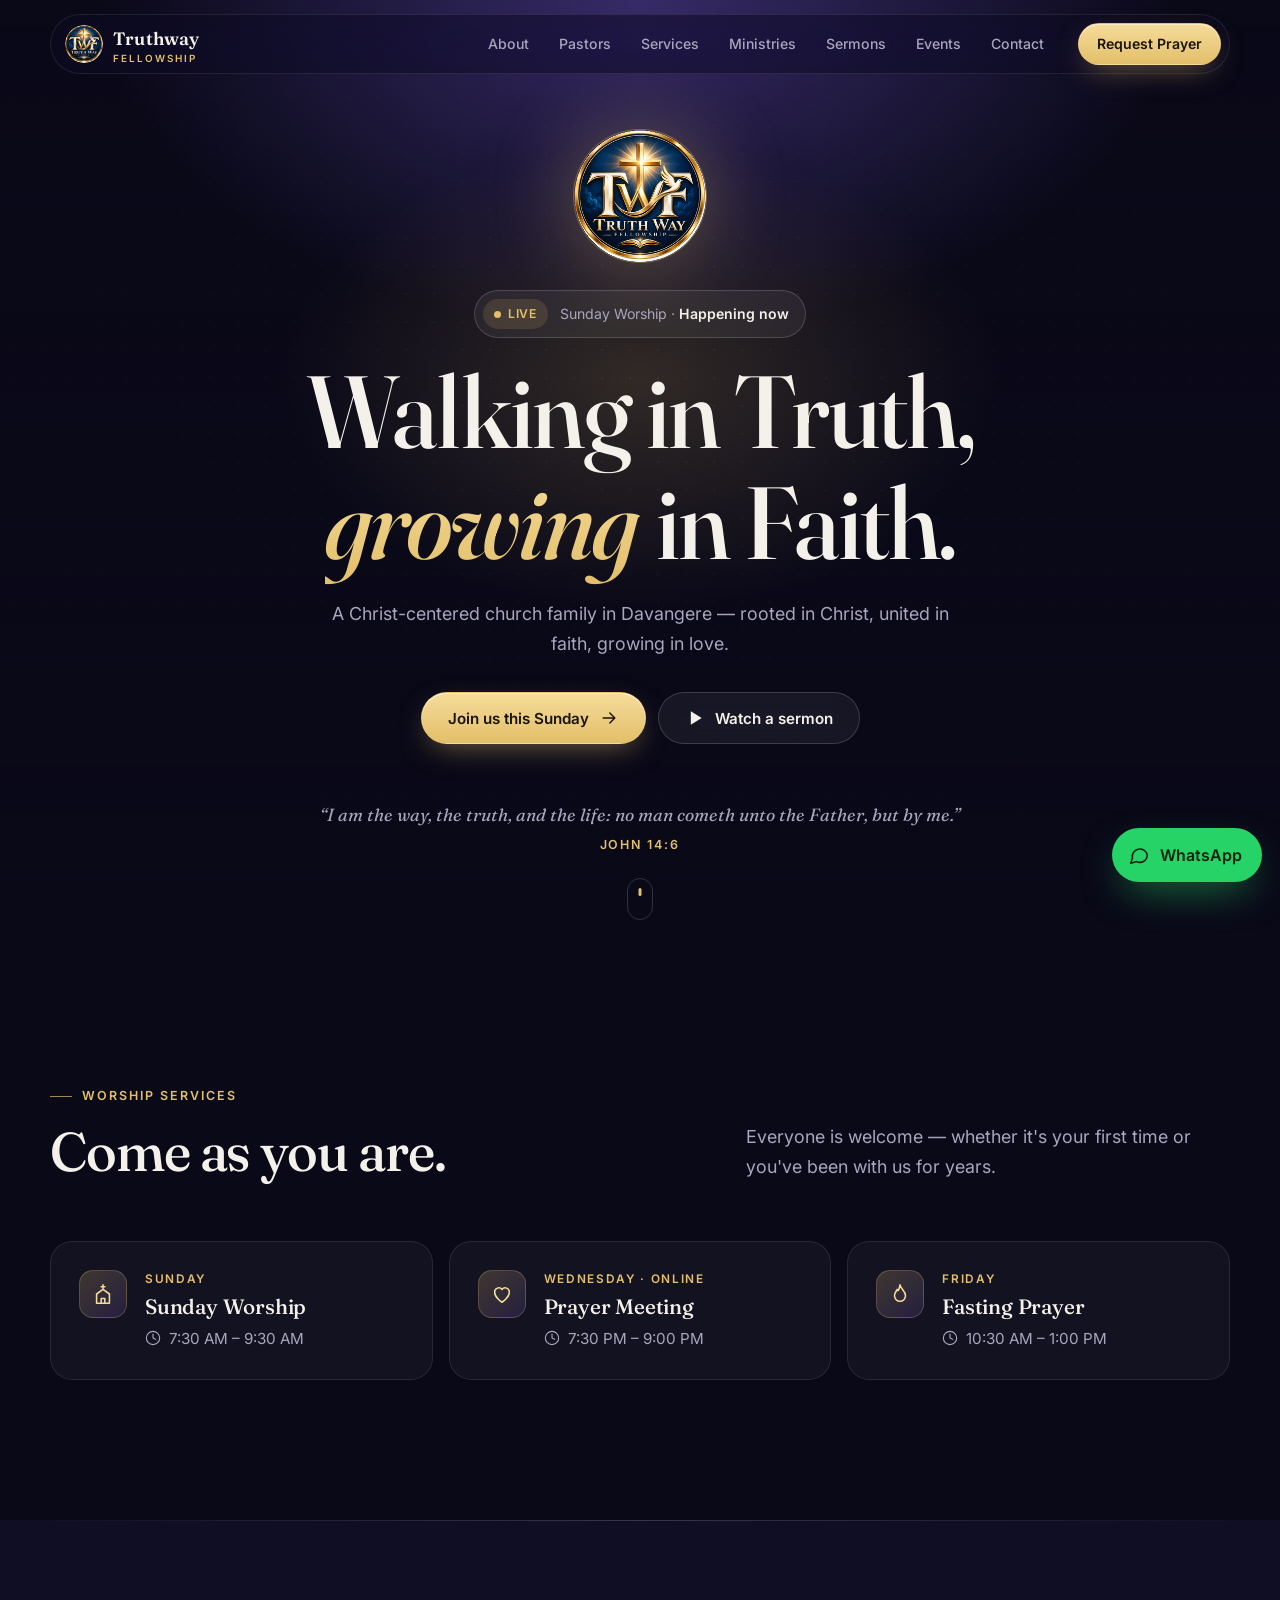
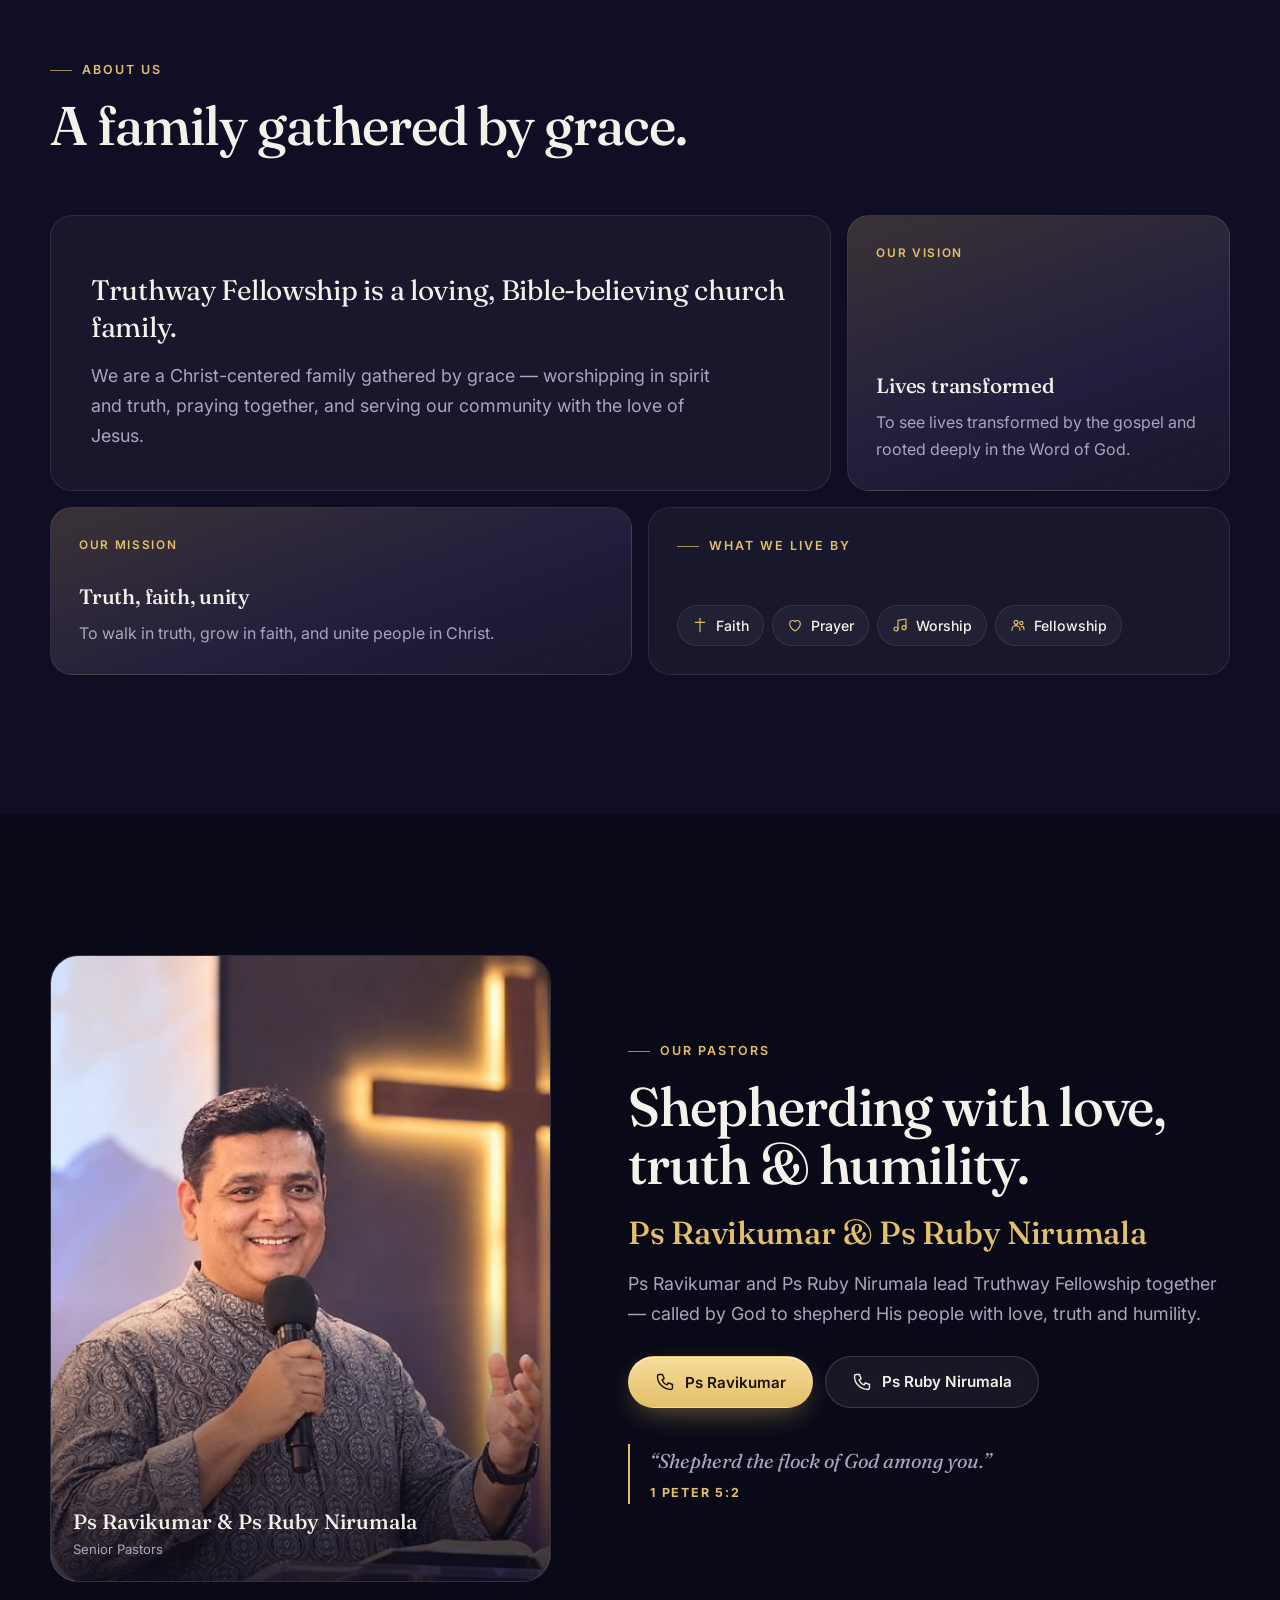
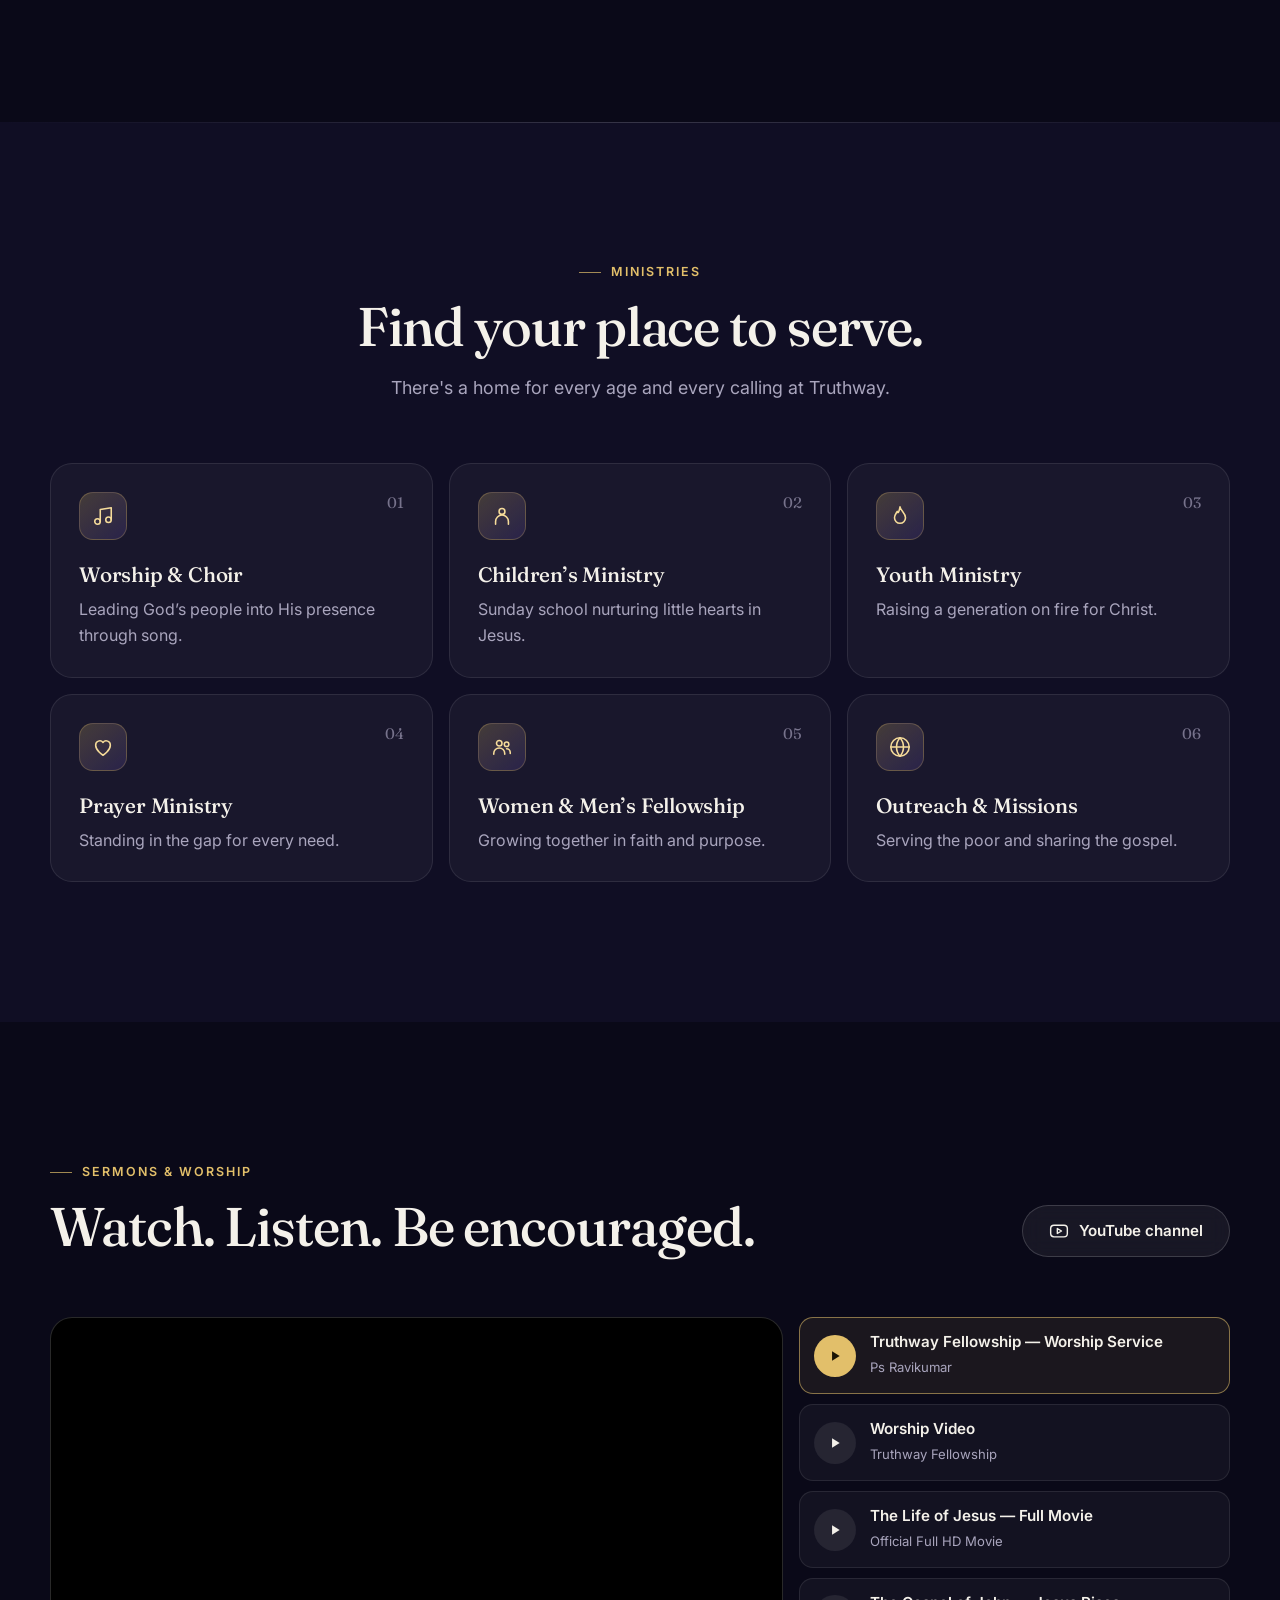
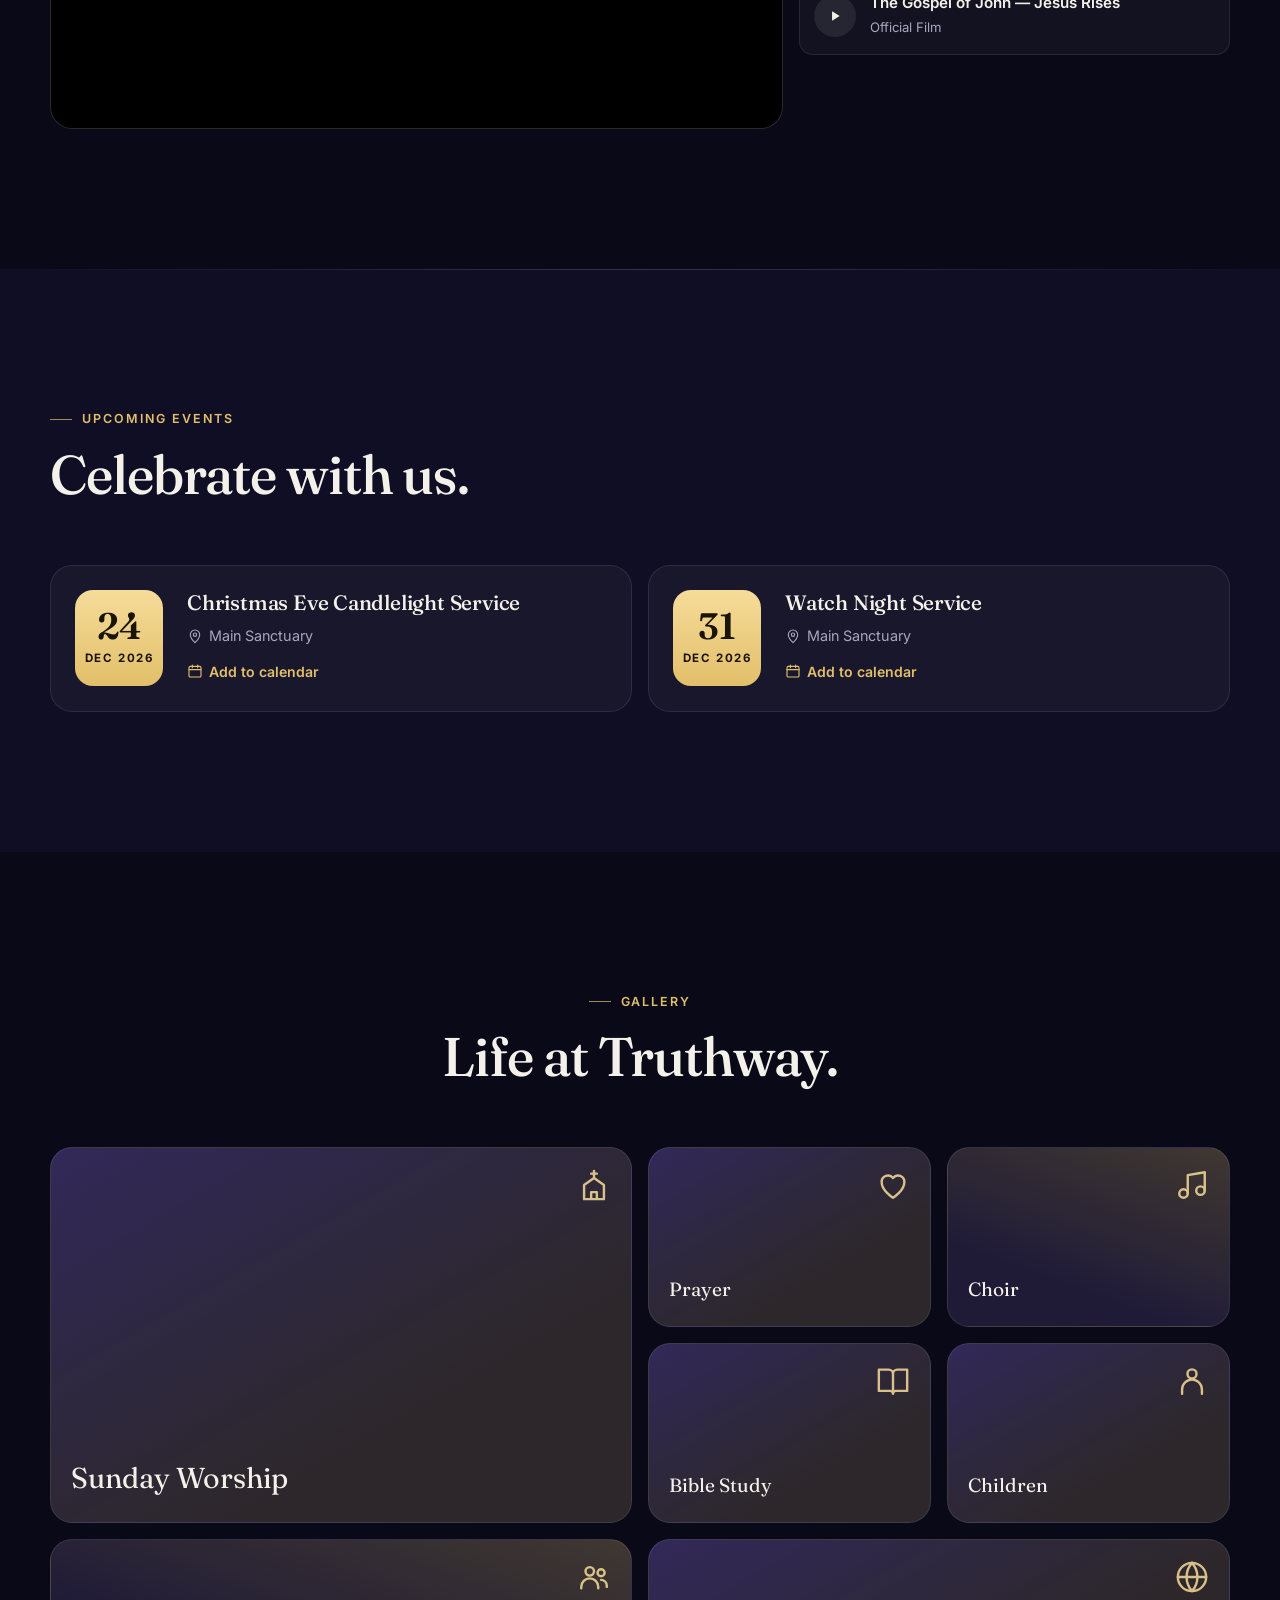
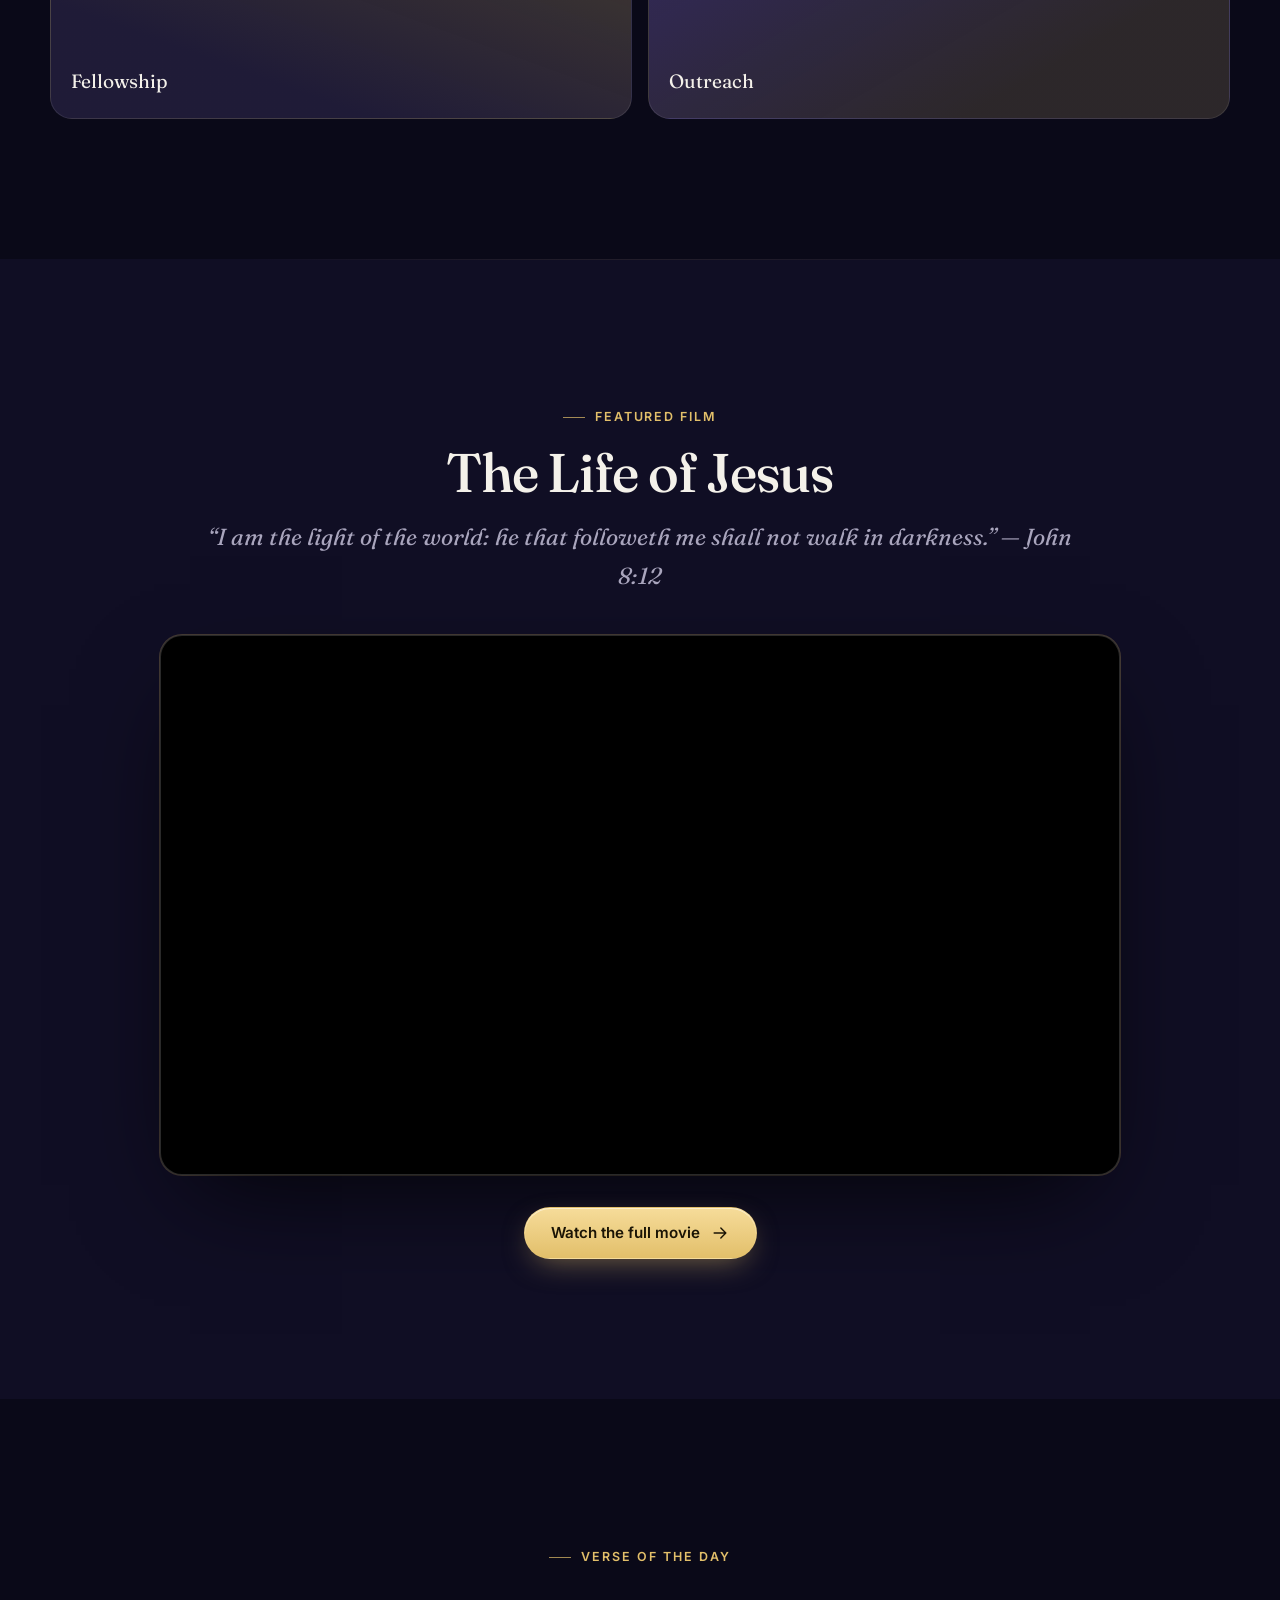
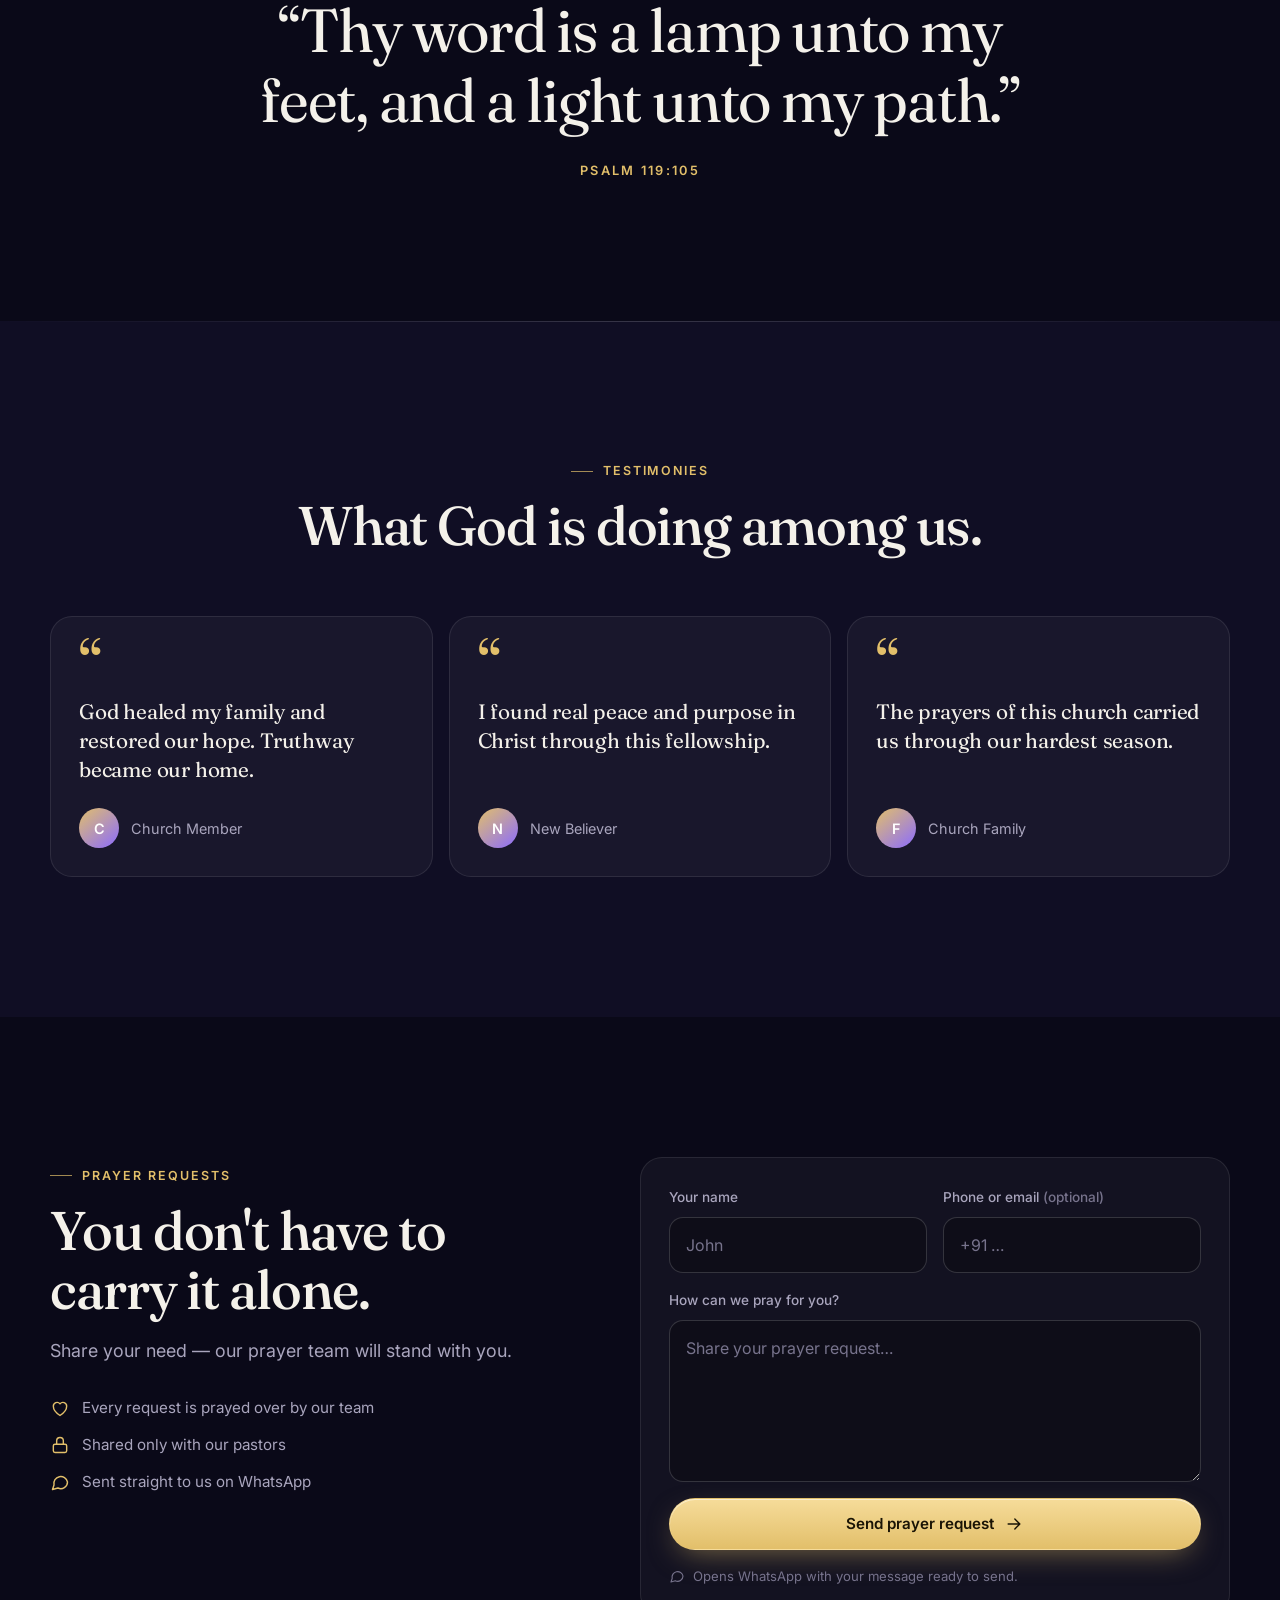
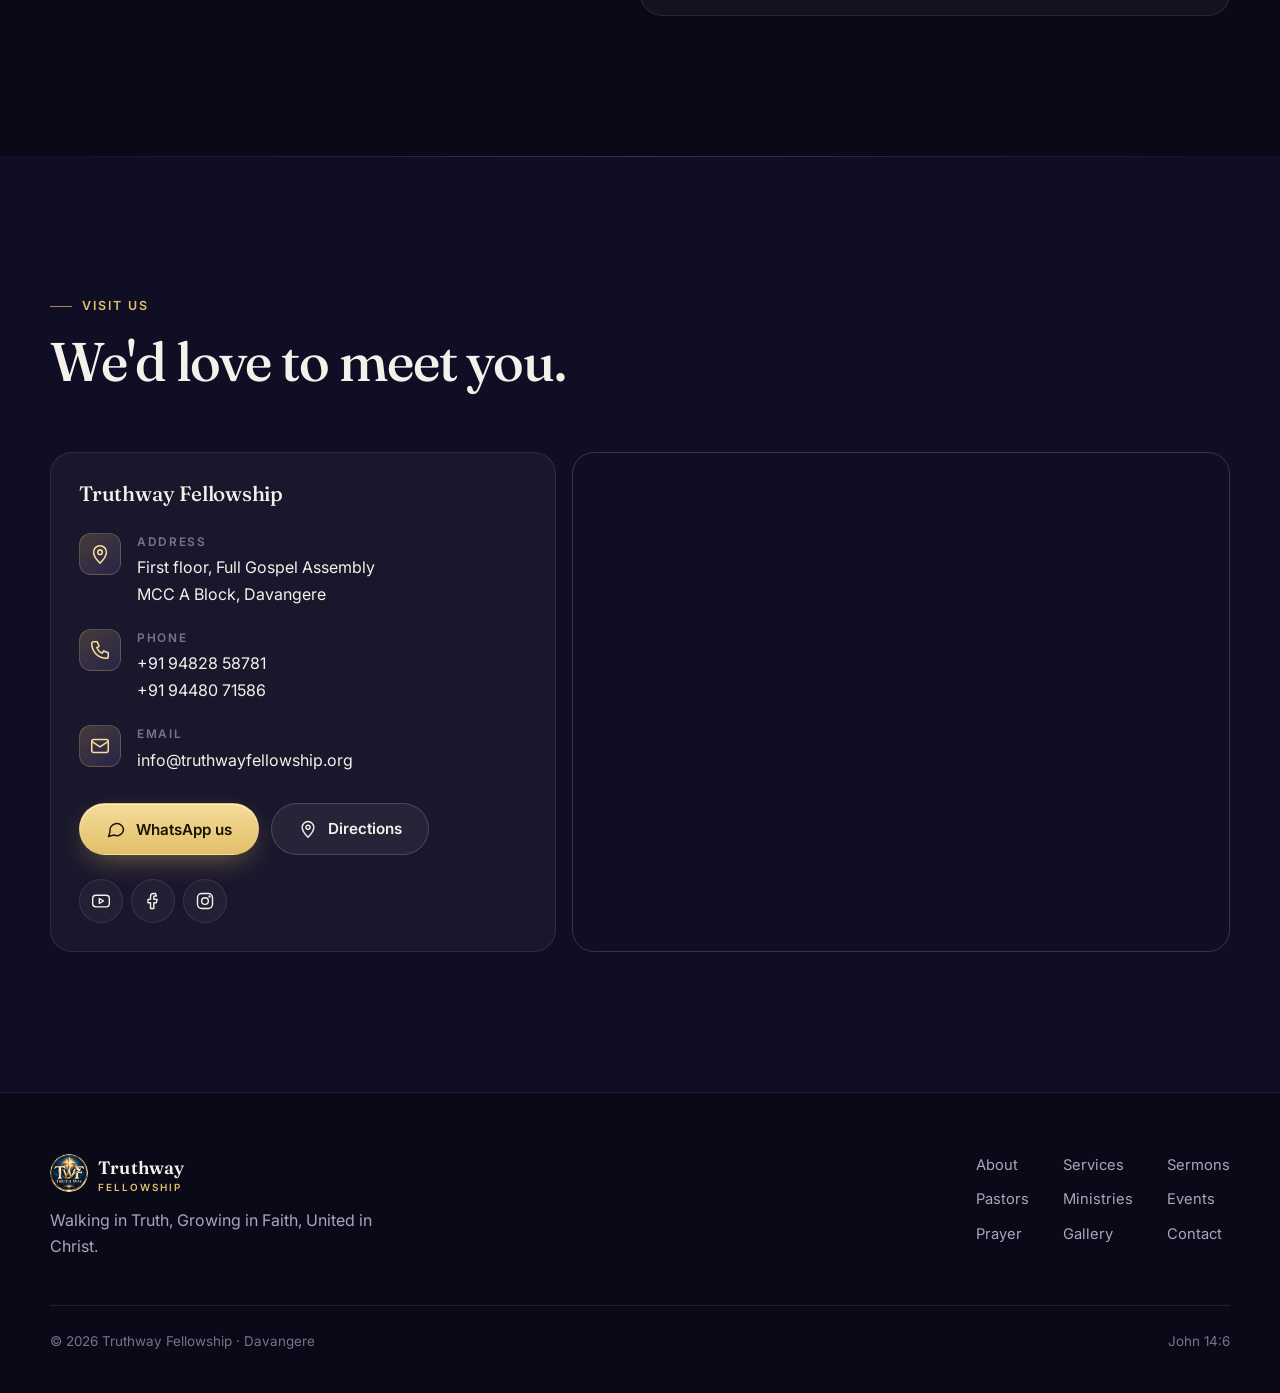
==== index.html @ c4785d54 "Redesign site with modern 2026 layout New glass nav, hero with next-service badge, bento about secti" ====
<!DOCTYPE html>
<html lang="en" class="no-js">
<head>
<meta charset="utf-8">
<meta name="viewport" content="width=device-width, initial-scale=1, viewport-fit=cover">
<title>Truthway Fellowship – Rooted in Christ, United in Faith, Growing in Love</title>
<meta name="author" content="Truthway Fellowship">
<meta name="description" content="Truthway Fellowship, Davangere – Walking in Truth, Growing in Faith, United in Christ. Worship services, sermons, upcoming events, and prayer requests.">
<meta name="theme-color" content="#0a0918">
<meta property="og:title" content="Truthway Fellowship – Rooted in Christ, United in Faith, Growing in Love">
<meta property="og:description" content="Walking in Truth, Growing in Faith, United in Christ. Join us this Sunday.">
<meta property="og:type" content="website">
<meta property="og:url" content="https://truthwayfellowship.in/">
<meta property="og:image" content="https://truthwayfellowship.in/assets/logo.png">
<meta name="twitter:card" content="summary_large_image">
<link rel="canonical" href="https://truthwayfellowship.in/">
<link rel="icon" href="assets/favicon.png" type="image/png">
<link rel="apple-touch-icon" href="assets/logo.png">
<link rel="preconnect" href="https://fonts.googleapis.com">
<link rel="preconnect" href="https://fonts.gstatic.com" crossorigin>
<link rel="stylesheet" href="https://fonts.googleapis.com/css2?family=Fraunces:ital,opsz,wght@0,9..144,400..600;1,9..144,400..600&family=Inter:wght@400;500;600;700&display=swap">
<link rel="stylesheet" href="assets/site.css">
<script>document.documentElement.classList.remove('no-js')</script>
<script type="application/ld+json">
{"@context":"https://schema.org","@type":"Church","name":"Truthway Fellowship","url":"https://truthwayfellowship.in/","logo":"https://truthwayfellowship.in/assets/logo.png","telephone":"+91 94828 58781","email":"info@truthwayfellowship.org","address":{"@type":"PostalAddress","streetAddress":"First floor, Full Gospel Assembly, MCC A Block","addressLocality":"Davangere","addressRegion":"Karnataka","addressCountry":"IN"}}
</script>
</head>
<body>

<!-- Icon sprite -->
<svg width="0" height="0" style="position:absolute" aria-hidden="true">
  <symbol id="i-cross" viewBox="0 0 24 24"><path d="M12 2v20M5 8h14"/></symbol>
  <symbol id="i-heart" viewBox="0 0 24 24"><path d="M12 21s-8-5-8-11a4.5 4.5 0 018-3 4.5 4.5 0 018 3c0 6-8 11-8 11z"/></symbol>
  <symbol id="i-music" viewBox="0 0 24 24"><path d="M9 18V5l12-2v13"/><circle cx="6" cy="18" r="3"/><circle cx="18" cy="16" r="3"/></symbol>
  <symbol id="i-people" viewBox="0 0 24 24"><circle cx="9" cy="8" r="3"/><path d="M3 20v-1a6 6 0 0112 0v1"/><circle cx="17" cy="9" r="2.5"/><path d="M21 19v-1a4 4 0 00-4-4"/></symbol>
  <symbol id="i-child" viewBox="0 0 24 24"><circle cx="12" cy="7" r="3.2"/><path d="M5 21v-3a7 7 0 0114 0v3"/></symbol>
  <symbol id="i-flame" viewBox="0 0 24 24"><path d="M12 2c.5 4 6 6.5 6 12a6 6 0 01-12 0c0-3 1.5-4.5 3-7 .5 2 1.5 2.5 3-5z"/></symbol>
  <symbol id="i-globe" viewBox="0 0 24 24"><circle cx="12" cy="12" r="10"/><path d="M2 12h20M12 2a15 15 0 010 20 15 15 0 010-20"/></symbol>
  <symbol id="i-church" viewBox="0 0 24 24"><path d="M12 2v4M10 4h4M5 22V12l7-5 7 5v10zM10 22v-5h4v5"/></symbol>
  <symbol id="i-book" viewBox="0 0 24 24"><path d="M2 4h7a3 3 0 013 3v14a2 2 0 00-2-2H2zM22 4h-7a3 3 0 00-3 3v14a2 2 0 012-2h8z"/></symbol>
  <symbol id="i-clock" viewBox="0 0 24 24"><circle cx="12" cy="12" r="10"/><path d="M12 6v6l4 2"/></symbol>
  <symbol id="i-pin" viewBox="0 0 24 24"><path d="M12 22s7-7 7-12a7 7 0 00-14 0c0 5 7 12 7 12z"/><circle cx="12" cy="10" r="2.5"/></symbol>
  <symbol id="i-phone" viewBox="0 0 24 24"><path d="M5 3h4l2 5-2.5 1.5a11 11 0 006 6L16 13l5 2v4a2 2 0 01-2 2A16 16 0 013 5a2 2 0 012-2z"/></symbol>
  <symbol id="i-mail" viewBox="0 0 24 24"><rect x="3" y="5" width="18" height="14" rx="2"/><path d="M3 7l9 6 9-6"/></symbol>
  <symbol id="i-chat" viewBox="0 0 24 24"><path d="M21 12a8 8 0 01-11.5 7.2L3 21l1.8-5.5A8 8 0 1121 12z"/></symbol>
  <symbol id="i-play" viewBox="0 0 24 24"><path d="M7 4l13 8-13 8z"/></symbol>
  <symbol id="i-arrow" viewBox="0 0 24 24"><path d="M5 12h14M13 6l6 6-6 6"/></symbol>
  <symbol id="i-menu" viewBox="0 0 24 24"><path d="M4 7h16M4 12h16M4 17h16"/></symbol>
  <symbol id="i-x" viewBox="0 0 24 24"><path d="M6 6l12 12M18 6L6 18"/></symbol>
  <symbol id="i-lock" viewBox="0 0 24 24"><rect x="4" y="11" width="16" height="10" rx="2"/><path d="M8 11V7a4 4 0 018 0v4"/></symbol>
  <symbol id="i-cal" viewBox="0 0 24 24"><rect x="3" y="5" width="18" height="16" rx="2"/><path d="M3 10h18M8 3v4M16 3v4"/></symbol>
  <symbol id="i-yt" viewBox="0 0 24 24"><rect x="2" y="5" width="20" height="14" rx="4"/><path d="M10 9l5 3-5 3z"/></symbol>
  <symbol id="i-fb" viewBox="0 0 24 24"><path d="M15 3h-2.5A3.5 3.5 0 009 6.5V10H6v4h3v7h4v-7h3l1-4h-4V7a1 1 0 011-1h2z"/></symbol>
  <symbol id="i-ig" viewBox="0 0 24 24"><rect x="3" y="3" width="18" height="18" rx="5"/><circle cx="12" cy="12" r="4"/><circle cx="17.5" cy="6.5" r=".6"/></symbol>
</svg>

<!-- Nav -->
<header class="nav" id="nav">
  <div class="nav-inner">
    <a class="brand" href="#home" aria-label="Truthway Fellowship home"><img src="assets/logo.png" alt="" width="38" height="38"><span>Truthway<small>Fellowship</small></span></a>
    <ul class="nav-links">
      <li><a href="#about">About</a></li>
      <li><a href="#pastor">Pastors</a></li>
      <li><a href="#services">Services</a></li>
      <li><a href="#ministries">Ministries</a></li>
      <li><a href="#sermons">Sermons</a></li>
      <li><a href="#events">Events</a></li>
      <li><a href="#contact">Contact</a></li>
    </ul>
    <a class="btn btn-gold btn-sm" href="#prayer">Request Prayer</a>
    <button class="burger" type="button" aria-label="Open menu" aria-controls="sheet" aria-expanded="false"><svg class="icon"><use href="#i-menu"/></svg></button>
  </div>
</header>

<div class="sheet" id="sheet" aria-hidden="true">
  <div class="sheet-panel">
    <div class="sheet-head">
      <a class="brand" href="#home"><img src="assets/logo.png" alt="" width="38" height="38"><span>Truthway<small>Fellowship</small></span></a>
      <button class="burger" type="button" aria-label="Close menu" style="display:inline-flex"><svg class="icon"><use href="#i-x"/></svg></button>
    </div>
    <ul>
      <li><a href="#home">Home</a></li>
      <li><a href="#about">About</a></li>
      <li><a href="#pastor">Our Pastors</a></li>
      <li><a href="#services">Services</a></li>
      <li><a href="#ministries">Ministries</a></li>
      <li><a href="#sermons">Sermons</a></li>
      <li><a href="#events">Events</a></li>
      <li><a href="#gallery">Gallery</a></li>
      <li><a href="#testimonies">Testimonies</a></li>
      <li><a href="#contact">Contact</a></li>
    </ul>
    <a class="btn btn-gold" href="#prayer">Request Prayer</a>
  </div>
</div>

<main>
<!-- Hero -->
<section class="hero" id="home">
  <div class="hero-video"><iframe src="https://www.youtube.com/embed/2mgUPt2KI08?autoplay=1&amp;mute=1&amp;controls=0&amp;loop=1&amp;playlist=2mgUPt2KI08&amp;modestbranding=1&amp;playsinline=1&amp;rel=0" allow="autoplay;encrypted-media" title="Background video" tabindex="-1"></iframe></div>
  <div class="wrap hero-inner">
    <img class="hero-logo" src="assets/logo.png" alt="Truth Way Fellowship logo" width="132" height="132">
    <div class="next" id="next"><span class="dot">Next</span><span>Sunday Worship · <strong>7:30 AM</strong></span></div>
    <h1>Walking in Truth, <em>growing</em> in Faith.</h1>
    <p class="lead">A Christ-centered church family in Davangere — rooted in Christ, united in faith, growing in love.</p>
    <div class="hero-cta">
      <a class="btn btn-gold" href="#services">Join us this Sunday <svg class="icon"><use href="#i-arrow"/></svg></a>
      <a class="btn btn-ghost" href="#sermons"><svg class="icon fill"><use href="#i-play"/></svg> Watch a sermon</a>
    </div>
    <p class="hero-verse">“I am the way, the truth, and the life: no man cometh unto the Father, but by me.”<b>John 14:6</b></p>
  </div>
  <a class="scroll-hint" href="#services" aria-label="Scroll down"></a>
</section>

<!-- Services -->
<section class="section" id="services">
  <div class="wrap">
    <div class="section-head split-head reveal">
      <div style="display:grid;gap:16px"><span class="eyebrow">Worship services</span><h2>Come as you are.</h2></div>
      <p class="lead">Everyone is welcome — whether it's your first time or you've been with us for years.</p>
    </div>
    <div class="times">
      <div class="card hover time reveal"><div class="ic"><svg class="icon"><use href="#i-church"/></svg></div><div><div class="day">Sunday</div><h3>Sunday Worship</h3><p><svg class="icon"><use href="#i-clock"/></svg> 7:30 AM – 9:30 AM</p></div></div>
      <div class="card hover time reveal"><div class="ic"><svg class="icon"><use href="#i-heart"/></svg></div><div><div class="day">Wednesday · Online</div><h3>Prayer Meeting</h3><p><svg class="icon"><use href="#i-clock"/></svg> 7:30 PM – 9:00 PM</p></div></div>
      <div class="card hover time reveal"><div class="ic"><svg class="icon"><use href="#i-flame"/></svg></div><div><div class="day">Friday</div><h3>Fasting Prayer</h3><p><svg class="icon"><use href="#i-clock"/></svg> 10:30 AM – 1:00 PM</p></div></div>
    </div>
  </div>
</section>

<!-- About -->
<section class="section alt" id="about">
  <div class="wrap">
    <div class="section-head reveal"><span class="eyebrow">About us</span><h2>A family gathered by grace.</h2></div>
    <div class="bento">
      <div class="card story reveal">
        <p>Truthway Fellowship is a loving, Bible-believing church family.</p>
        <p>We are a Christ-centered family gathered by grace — worshipping in spirit and truth, praying together, and serving our community with the love of Jesus.</p>
      </div>
      <div class="card vm reveal"><span class="tag">Our vision</span><div><h3>Lives transformed</h3><p>To see lives transformed by the gospel and rooted deeply in the Word of God.</p></div></div>
      <div class="card vm reveal"><span class="tag">Our mission</span><div><h3>Truth, faith, unity</h3><p>To walk in truth, grow in faith, and unite people in Christ.</p></div></div>
      <div class="card values reveal">
        <span class="eyebrow">What we live by</span>
        <div class="chips">
          <span class="chip"><svg class="icon"><use href="#i-cross"/></svg> Faith</span>
          <span class="chip"><svg class="icon"><use href="#i-heart"/></svg> Prayer</span>
          <span class="chip"><svg class="icon"><use href="#i-music"/></svg> Worship</span>
          <span class="chip"><svg class="icon"><use href="#i-people"/></svg> Fellowship</span>
        </div>
      </div>
    </div>
  </div>
</section>

<!-- Pastor -->
<section class="section" id="pastor">
  <div class="wrap pastor">
    <figure class="portrait reveal" style="margin:0"><img src="assets/pastor.jpg" alt="Ps Ravikumar and Ps Ruby Nirumala" width="460" height="575" loading="lazy"><figcaption><strong>Ps Ravikumar &amp; Ps Ruby Nirumala</strong>Senior Pastors</figcaption></figure>
    <div class="reveal">
      <span class="eyebrow">Our pastors</span>
      <h2 style="margin-top:16px">Shepherding with love, truth &amp; humility.</h2>
      <h3 class="gold">Ps Ravikumar &amp; Ps Ruby Nirumala</h3>
      <p class="lead">Ps Ravikumar and Ps Ruby Nirumala lead Truthway Fellowship together — called by God to shepherd His people with love, truth and humility.</p>
      <div class="row">
        <a class="btn btn-gold" href="tel:+919482858781"><svg class="icon"><use href="#i-phone"/></svg> Ps Ravikumar</a>
        <a class="btn btn-ghost" href="tel:+919448071586"><svg class="icon"><use href="#i-phone"/></svg> Ps Ruby Nirumala</a>
      </div>
      <p class="quote">“Shepherd the flock of God among you.”<b>1 Peter 5:2</b></p>
    </div>
  </div>
</section>

<!-- Ministries -->
<section class="section alt" id="ministries">
  <div class="wrap">
    <div class="section-head center reveal"><span class="eyebrow">Ministries</span><h2>Find your place to serve.</h2><p class="lead">There's a home for every age and every calling at Truthway.</p></div>
    <div class="grid-3">
      <div class="card hover ministry reveal"><span class="num">01</span><div class="ic"><svg class="icon"><use href="#i-music"/></svg></div><h3>Worship &amp; Choir</h3><p>Leading God’s people into His presence through song.</p></div>
      <div class="card hover ministry reveal"><span class="num">02</span><div class="ic"><svg class="icon"><use href="#i-child"/></svg></div><h3>Children’s Ministry</h3><p>Sunday school nurturing little hearts in Jesus.</p></div>
      <div class="card hover ministry reveal"><span class="num">03</span><div class="ic"><svg class="icon"><use href="#i-flame"/></svg></div><h3>Youth Ministry</h3><p>Raising a generation on fire for Christ.</p></div>
      <div class="card hover ministry reveal"><span class="num">04</span><div class="ic"><svg class="icon"><use href="#i-heart"/></svg></div><h3>Prayer Ministry</h3><p>Standing in the gap for every need.</p></div>
      <div class="card hover ministry reveal"><span class="num">05</span><div class="ic"><svg class="icon"><use href="#i-people"/></svg></div><h3>Women &amp; Men’s Fellowship</h3><p>Growing together in faith and purpose.</p></div>
      <div class="card hover ministry reveal"><span class="num">06</span><div class="ic"><svg class="icon"><use href="#i-globe"/></svg></div><h3>Outreach &amp; Missions</h3><p>Serving the poor and sharing the gospel.</p></div>
    </div>
  </div>
</section>

<!-- Sermons -->
<section class="section" id="sermons">
  <div class="wrap">
    <div class="section-head split-head reveal">
      <div style="display:grid;gap:16px"><span class="eyebrow">Sermons &amp; worship</span><h2>Watch. Listen. Be encouraged.</h2></div>
      <a class="btn btn-ghost" href="https://www.youtube.com/@truthwayfellowship" target="_blank" rel="noopener noreferrer"><svg class="icon"><use href="#i-yt"/></svg> YouTube channel</a>
    </div>
    <div class="sermons reveal">
      <div class="player" id="sermon-player"><iframe src="https://www.youtube.com/embed/m-yAN4GOdpQ" allowfullscreen title="Sermon video" loading="lazy"></iframe></div>
      <div class="playlist" id="sermon-list">
        <button class="track active" type="button" data-yt="m-yAN4GOdpQ"><span class="play"><svg class="icon fill"><use href="#i-play"/></svg></span><span><strong>Truthway Fellowship — Worship Service</strong><small>Ps Ravikumar</small></span></button>
        <button class="track" type="button" data-mp4="assets/worship.mp4"><span class="play"><svg class="icon fill"><use href="#i-play"/></svg></span><span><strong>Worship Video</strong><small>Truthway Fellowship</small></span></button>
        <button class="track" type="button" data-yt="2mgUPt2KI08"><span class="play"><svg class="icon fill"><use href="#i-play"/></svg></span><span><strong>The Life of Jesus — Full Movie</strong><small>Official Full HD Movie</small></span></button>
        <button class="track" type="button" data-yt="2mgUPt2KI08"><span class="play"><svg class="icon fill"><use href="#i-play"/></svg></span><span><strong>The Gospel of John — Jesus Rises</strong><small>Official Film</small></span></button>
      </div>
    </div>
  </div>
</section>

<!-- Events -->
<section class="section alt" id="events">
  <div class="wrap">
    <div class="section-head reveal"><span class="eyebrow">Upcoming events</span><h2>Celebrate with us.</h2></div>
    <div class="events">
      <article class="card hover event reveal"><div class="date"><b>24</b><span>Dec 2026</span></div><div><h3>Christmas Eve Candlelight Service</h3><div class="meta"><svg class="icon"><use href="#i-pin"/></svg> Main Sanctuary</div><a class="link" target="_blank" rel="noopener noreferrer" href="https://calendar.google.com/calendar/render?action=TEMPLATE&amp;text=Christmas%20Eve%20Candlelight%20Service&amp;dates=20261224/20261225&amp;location=Truthway%20Fellowship%2C%20Davangere"><svg class="icon"><use href="#i-cal"/></svg> Add to calendar</a></div></article>
      <article class="card hover event reveal"><div class="date"><b>31</b><span>Dec 2026</span></div><div><h3>Watch Night Service</h3><div class="meta"><svg class="icon"><use href="#i-pin"/></svg> Main Sanctuary</div><a class="link" target="_blank" rel="noopener noreferrer" href="https://calendar.google.com/calendar/render?action=TEMPLATE&amp;text=Watch%20Night%20Service&amp;dates=20261231/20270101&amp;location=Truthway%20Fellowship%2C%20Davangere"><svg class="icon"><use href="#i-cal"/></svg> Add to calendar</a></div></article>
    </div>
  </div>
</section>

<!-- Gallery -->
<section class="section" id="gallery">
  <div class="wrap">
    <div class="section-head center reveal"><span class="eyebrow">Gallery</span><h2>Life at Truthway.</h2></div>
    <div class="gallery reveal">
      <div class="tile big"><svg class="icon"><use href="#i-church"/></svg><span>Sunday Worship</span></div>
      <div class="tile"><svg class="icon"><use href="#i-heart"/></svg><span>Prayer</span></div>
      <div class="tile"><svg class="icon"><use href="#i-music"/></svg><span>Choir</span></div>
      <div class="tile"><svg class="icon"><use href="#i-book"/></svg><span>Bible Study</span></div>
      <div class="tile"><svg class="icon"><use href="#i-child"/></svg><span>Children</span></div>
      <div class="tile wide"><svg class="icon"><use href="#i-people"/></svg><span>Fellowship</span></div>
      <div class="tile wide"><svg class="icon"><use href="#i-globe"/></svg><span>Outreach</span></div>
    </div>
  </div>
</section>

<!-- Film -->
<section class="section alt film">
  <div class="wrap reveal">
    <span class="eyebrow">Featured film</span>
    <h2 style="margin-top:16px">The Life of Jesus</h2>
    <p class="lead" style="margin-top:16px">“I am the light of the world: he that followeth me shall not walk in darkness.” — John 8:12</p>
    <div class="player"><iframe loading="lazy" src="https://www.youtube.com/embed/2mgUPt2KI08" allowfullscreen title="The Life of Jesus"></iframe></div>
    <a class="btn btn-gold" target="_blank" rel="noopener noreferrer" href="https://www.youtube.com/watch?v=2mgUPt2KI08">Watch the full movie <svg class="icon"><use href="#i-arrow"/></svg></a>
  </div>
</section>

<!-- Verse -->
<section class="section verse">
  <div class="wrap reveal">
    <span class="eyebrow">Verse of the day</span>
    <blockquote style="margin-top:28px" id="daily-verse">“Trust in the Lord with all thine heart.”</blockquote>
    <cite id="daily-ref">Proverbs 3:5</cite>
  </div>
</section>

<!-- Testimonies -->
<section class="section alt" id="testimonies">
  <div class="wrap">
    <div class="section-head center reveal"><span class="eyebrow">Testimonies</span><h2>What God is doing among us.</h2></div>
    <div class="grid-3">
      <figure class="card testimony reveal" style="margin:0"><span class="mark">“</span><p>God healed my family and restored our hope. Truthway became our home.</p><figcaption class="who"><span class="avatar">C</span>Church Member</figcaption></figure>
      <figure class="card testimony reveal" style="margin:0"><span class="mark">“</span><p>I found real peace and purpose in Christ through this fellowship.</p><figcaption class="who"><span class="avatar">N</span>New Believer</figcaption></figure>
      <figure class="card testimony reveal" style="margin:0"><span class="mark">“</span><p>The prayers of this church carried us through our hardest season.</p><figcaption class="who"><span class="avatar">F</span>Church Family</figcaption></figure>
    </div>
  </div>
</section>

<!-- Prayer -->
<section class="section" id="prayer">
  <div class="wrap prayer">
    <div class="reveal">
      <span class="eyebrow">Prayer requests</span>
      <h2 style="margin-top:16px">You don't have to carry it alone.</h2>
      <p class="lead">Share your need — our prayer team will stand with you.</p>
      <div class="assure">
        <div><svg class="icon"><use href="#i-heart"/></svg> Every request is prayed over by our team</div>
        <div><svg class="icon"><use href="#i-lock"/></svg> Shared only with our pastors</div>
        <div><svg class="icon"><use href="#i-chat"/></svg> Sent straight to us on WhatsApp</div>
      </div>
    </div>
    <div class="card reveal">
      <form id="prayer-form">
        <div class="two-col">
          <div class="field"><label for="pn">Your name</label><input id="pn" autocomplete="name" placeholder="John" required></div>
          <div class="field"><label for="pc">Phone or email <span style="color:var(--dim)">(optional)</span></label><input id="pc" autocomplete="tel" placeholder="+91 …"></div>
        </div>
        <div class="field"><label for="pt">How can we pray for you?</label><textarea id="pt" rows="5" placeholder="Share your prayer request…" required></textarea></div>
        <button class="btn btn-gold" type="submit">Send prayer request <svg class="icon"><use href="#i-arrow"/></svg></button>
        <p class="form-note"><svg class="icon"><use href="#i-chat"/></svg> Opens WhatsApp with your message ready to send.</p>
      </form>
    </div>
  </div>
</section>

<!-- Contact -->
<section class="section alt" id="contact">
  <div class="wrap">
    <div class="section-head reveal"><span class="eyebrow">Visit us</span><h2>We'd love to meet you.</h2></div>
    <div class="contact">
      <div class="card reveal">
        <h3>Truthway Fellowship</h3>
        <div class="contact-list">
          <div><span class="ic"><svg class="icon"><use href="#i-pin"/></svg></span><span><small>Address</small>First floor, Full Gospel Assembly<br>MCC A Block, Davangere</span></div>
          <div><span class="ic"><svg class="icon"><use href="#i-phone"/></svg></span><span><small>Phone</small><a href="tel:+919482858781">+91 94828 58781</a><br><a href="tel:+919448071586">+91 94480 71586</a></span></div>
          <div><span class="ic"><svg class="icon"><use href="#i-mail"/></svg></span><span><small>Email</small><a href="mailto:info@truthwayfellowship.org">info@truthwayfellowship.org</a></span></div>
        </div>
        <div class="row">
          <a class="btn btn-gold" href="https://wa.me/919482858781?text=Hello%20Truthway%20Fellowship%2C%20God%20bless%20you!" target="_blank" rel="noopener noreferrer"><svg class="icon"><use href="#i-chat"/></svg> WhatsApp us</a>
          <a class="btn btn-ghost" href="https://www.google.com/maps/search/?api=1&amp;query=Full%20Gospel%20Assembly%2C%20MCC%20A%20Block%2C%20Davangere" target="_blank" rel="noopener noreferrer"><svg class="icon"><use href="#i-pin"/></svg> Directions</a>
        </div>
        <div class="socials">
          <a href="https://www.youtube.com/@truthwayfellowship" target="_blank" rel="noopener noreferrer" aria-label="YouTube"><svg class="icon"><use href="#i-yt"/></svg></a>
          <a href="https://facebook.com/" target="_blank" rel="noopener noreferrer" aria-label="Facebook"><svg class="icon"><use href="#i-fb"/></svg></a>
          <a href="https://instagram.com/" target="_blank" rel="noopener noreferrer" aria-label="Instagram"><svg class="icon"><use href="#i-ig"/></svg></a>
        </div>
      </div>
      <div class="map reveal"><iframe loading="lazy" src="https://maps.google.com/maps?q=Full%20Gospel%20Assembly%2C%20MCC%20A%20Block%2C%20Davangere&amp;output=embed" title="Map to Truthway Fellowship"></iframe></div>
    </div>
  </div>
</section>
</main>

<footer>
  <div class="wrap">
    <div class="foot">
      <div>
        <a class="brand" href="#home"><img src="assets/logo.png" alt="" width="38" height="38"><span>Truthway<small>Fellowship</small></span></a>
        <p>Walking in Truth, Growing in Faith, United in Christ.</p>
      </div>
      <nav aria-label="Footer">
        <a href="#about">About</a><a href="#services">Services</a><a href="#sermons">Sermons</a>
        <a href="#pastor">Pastors</a><a href="#ministries">Ministries</a><a href="#events">Events</a>
        <a href="#prayer">Prayer</a><a href="#gallery">Gallery</a><a href="#contact">Contact</a>
      </nav>
    </div>
    <div class="legal"><span>© 2026 Truthway Fellowship · Davangere</span><span>John 14:6</span></div>
  </div>
</footer>

<a class="fab" href="https://wa.me/919482858781?text=Hello%20Truthway%20Fellowship%2C%20God%20bless%20you!" target="_blank" rel="noopener noreferrer" aria-label="Chat on WhatsApp"><svg class="icon"><use href="#i-chat"/></svg><span>WhatsApp</span></a>
<div class="toast" id="toast" role="status" aria-live="polite"></div>

<script>
(function () {
  var $ = function (s, r) { return (r || document).querySelector(s); };
  var $$ = function (s, r) { return Array.prototype.slice.call((r || document).querySelectorAll(s)); };

  // Nav: shadow on scroll + active link
  var nav = $('#nav');
  function onScroll() { nav.classList.toggle('scrolled', window.scrollY > 20); }
  window.addEventListener('scroll', onScroll, { passive: true }); onScroll();

  var links = $$('.nav-links a');
  if ('IntersectionObserver' in window) {
    var spy = new IntersectionObserver(function (entries) {
      entries.forEach(function (e) {
        if (e.isIntersecting) links.forEach(function (a) { a.classList.toggle('active', a.getAttribute('href') === '#' + e.target.id); });
      });
    }, { rootMargin: '-45% 0px -50% 0px' });
    $$('main section[id]').forEach(function (s) { spy.observe(s); });
  }

  // Mobile sheet
  var sheet = $('#sheet'), openBtn = $('.nav .burger');
  function setSheet(open) {
    sheet.classList.toggle('open', open);
    sheet.setAttribute('aria-hidden', String(!open));
    openBtn.setAttribute('aria-expanded', String(open));
    document.body.style.overflow = open ? 'hidden' : '';
  }
  openBtn.addEventListener('click', function () { setSheet(true); });
  sheet.addEventListener('click', function (e) { if (e.target === sheet || e.target.closest('a') || e.target.closest('.burger')) setSheet(false); });
  document.addEventListener('keydown', function (e) { if (e.key === 'Escape') setSheet(false); });

  // Reveal on scroll
  if ('IntersectionObserver' in window) {
    var io = new IntersectionObserver(function (entries) {
      entries.forEach(function (e) { if (e.isIntersecting) { e.target.classList.add('in'); io.unobserve(e.target); } });
    }, { threshold: 0.12 });
    $$('.reveal').forEach(function (el, i) { el.style.transitionDelay = (i % 3) * 80 + 'ms'; io.observe(el); });
  } else { $$('.reveal').forEach(function (el) { el.classList.add('in'); }); }

  // Next service (India time)
  var services = [
    { day: 0, h: 7, m: 30, endH: 9, endM: 30, name: 'Sunday Worship', time: '7:30 AM' },
    { day: 3, h: 19, m: 30, endH: 21, endM: 0, name: 'Online Prayer Meeting', time: '7:30 PM' },
    { day: 5, h: 10, m: 30, endH: 13, endM: 0, name: 'Fasting Prayer', time: '10:30 AM' }
  ];
  var days = ['Sunday', 'Monday', 'Tuesday', 'Wednesday', 'Thursday', 'Friday', 'Saturday'];
  try {
    var ist = new Date(new Date().toLocaleString('en-US', { timeZone: 'Asia/Kolkata' }));
    var nowMin = ist.getDay() * 1440 + ist.getHours() * 60 + ist.getMinutes();
    var best = null, bestDiff = Infinity, live = false;
    services.forEach(function (s) {
      var start = s.day * 1440 + s.h * 60 + s.m, end = s.day * 1440 + s.endH * 60 + s.endM;
      if (nowMin >= start && nowMin < end) { best = s; bestDiff = 0; live = true; return; }
      var diff = (start - nowMin + 10080) % 10080;
      if (!live && diff < bestDiff) { bestDiff = diff; best = s; }
    });
    var when = live ? 'Happening now' : bestDiff < 1440 && best.day === ist.getDay() ? 'Today' : bestDiff < 2880 && best.day === (ist.getDay() + 1) % 7 ? 'Tomorrow' : days[best.day];
    $('#next').innerHTML = '<span class="dot">' + (live ? 'Live' : 'Next') + '</span><span>' + best.name + ' · <strong>' + when + (live ? '' : ', ' + best.time) + '</strong></span>';
  } catch (e) {}

  // Verse of the day (KJV)
  var verses = [
    ['Trust in the Lord with all thine heart; and lean not unto thine own understanding.', 'Proverbs 3:5'],
    ['The Lord is my shepherd; I shall not want.', 'Psalm 23:1'],
    ['I can do all things through Christ which strengtheneth me.', 'Philippians 4:13'],
    ['Thy word is a lamp unto my feet, and a light unto my path.', 'Psalm 119:105'],
    ['Be still, and know that I am God.', 'Psalm 46:10'],
    ['For God so loved the world, that he gave his only begotten Son.', 'John 3:16'],
    ['The joy of the Lord is your strength.', 'Nehemiah 8:10'],
    ['Come unto me, all ye that labour and are heavy laden, and I will give you rest.', 'Matthew 11:28'],
    ['Ye shall know the truth, and the truth shall make you free.', 'John 8:32'],
    ['This is the day which the Lord hath made; we will rejoice and be glad in it.', 'Psalm 118:24']
  ];
  var dayNum = Math.floor(Date.now() / 86400000);
  var v = verses[dayNum % verses.length];
  $('#daily-verse').textContent = '“' + v[0] + '”';
  $('#daily-ref').textContent = v[1];

  // Sermon switcher
  var player = $('#sermon-player'), tracks = $$('#sermon-list .track');
  tracks.forEach(function (t) {
    t.addEventListener('click', function () {
      tracks.forEach(function (x) { x.classList.remove('active'); });
      t.classList.add('active');
      player.innerHTML = t.dataset.mp4
        ? '<video controls playsinline autoplay src="' + t.dataset.mp4 + '"></video>'
        : '<iframe src="https://www.youtube.com/embed/' + t.dataset.yt + '?autoplay=1" allow="autoplay;encrypted-media" allowfullscreen title="Sermon video"></iframe>';
      if (window.innerWidth < 900) player.scrollIntoView({ behavior: 'smooth', block: 'center' });
    });
  });

  // Toast
  var toast = $('#toast'), tTimer;
  function showToast(msg) { toast.textContent = msg; toast.classList.add('show'); clearTimeout(tTimer); tTimer = setTimeout(function () { toast.classList.remove('show'); }, 3800); }

  // Prayer request -> WhatsApp
  $('#prayer-form').addEventListener('submit', function (e) {
    e.preventDefault();
    var name = $('#pn').value.trim(), contact = $('#pc').value.trim(), req = $('#pt').value.trim();
    var msg = '🙏 Prayer Request\nName: ' + name + (contact ? '\nContact: ' + contact : '') + '\n\n' + req;
    window.open('https://wa.me/919482858781?text=' + encodeURIComponent(msg), '_blank');
    this.reset();
    showToast('Thank you! Our prayer team will stand with you.');
  });
})();
</script>
</body>
</html>
---- assets/site.css ----
/* Truthway Fellowship — 2026 redesign */
:root{
  --bg:#0a0918;
  --bg-2:#100e24;
  --surface:rgba(255,255,255,.04);
  --surface-2:rgba(255,255,255,.07);
  --line:rgba(255,255,255,.09);
  --line-2:rgba(255,255,255,.16);
  --text:#f4f1ea;
  --muted:#a9a5bd;
  --dim:#77738c;
  --gold:#e2bf6a;
  --gold-2:#f6dc9a;
  --gold-ink:#1a1405;
  --violet:#8b6cff;
  --radius:22px;
  --radius-sm:14px;
  --wrap:1180px;
  --ease:cubic-bezier(.2,.7,.2,1);
  --display:"Fraunces",Georgia,serif;
  --sans:"Inter",system-ui,-apple-system,"Segoe UI",sans-serif;
}
*,*::before,*::after{box-sizing:border-box}
html{scroll-behavior:smooth;scroll-padding-top:96px;-webkit-text-size-adjust:100%}
body{margin:0;background:var(--bg);color:var(--text);font-family:var(--sans);font-size:16px;line-height:1.65;-webkit-font-smoothing:antialiased;overflow-x:hidden}
img,video,iframe{display:block;max-width:100%}
a{color:inherit;text-decoration:none}
button,input,textarea{font:inherit;color:inherit}
::selection{background:var(--gold);color:var(--gold-ink)}
:focus-visible{outline:2px solid var(--gold);outline-offset:3px;border-radius:8px}

.wrap{width:min(var(--wrap),100% - 40px);margin-inline:auto}
.icon{width:20px;height:20px;flex-shrink:0;fill:none;stroke:currentColor;stroke-width:1.7;stroke-linecap:round;stroke-linejoin:round}
.icon.fill{fill:currentColor;stroke:none}

/* ---------- Type ---------- */
.eyebrow{display:inline-flex;align-items:center;gap:10px;font-size:.78rem;font-weight:600;letter-spacing:.16em;text-transform:uppercase;color:var(--gold)}
.eyebrow::before{content:"";width:22px;height:1px;background:currentColor;opacity:.7}
h1,h2,h3{margin:0;font-family:var(--display);font-weight:500;letter-spacing:-.02em;line-height:1.08}
h2{font-size:clamp(2.1rem,4.4vw,3.4rem)}
h3{font-size:1.3rem;letter-spacing:-.01em;line-height:1.25}
p{margin:0}
.lead{font-size:clamp(1.05rem,1.4vw,1.2rem);color:var(--muted);max-width:60ch}
.italic{font-style:italic}
.gold{color:var(--gold)}

/* ---------- Buttons ---------- */
.btn{display:inline-flex;align-items:center;justify-content:center;gap:10px;height:52px;padding:0 26px;border-radius:999px;font-weight:600;font-size:.95rem;border:1px solid transparent;cursor:pointer;transition:transform .25s var(--ease),background .25s,border-color .25s,box-shadow .25s;white-space:nowrap}
.btn:hover{transform:translateY(-2px)}
.btn:active{transform:translateY(0) scale(.98)}
.btn-gold{background:linear-gradient(180deg,var(--gold-2),var(--gold));color:var(--gold-ink);box-shadow:0 10px 30px -10px rgba(226,191,106,.55),inset 0 1px 0 rgba(255,255,255,.5)}
.btn-gold:hover{box-shadow:0 16px 40px -12px rgba(226,191,106,.7),inset 0 1px 0 rgba(255,255,255,.5)}
.btn-ghost{background:rgba(255,255,255,.06);border-color:var(--line-2);backdrop-filter:blur(10px);-webkit-backdrop-filter:blur(10px)}
.btn-ghost:hover{background:rgba(255,255,255,.12)}
.btn-sm{height:42px;padding:0 18px;font-size:.88rem}

/* ---------- Nav ---------- */
.nav{position:fixed;top:14px;left:0;right:0;z-index:50;pointer-events:none}
.nav-inner{pointer-events:auto;display:flex;align-items:center;gap:16px;width:min(var(--wrap),100% - 24px);margin-inline:auto;padding:8px 8px 8px 14px;border-radius:999px;background:rgba(14,12,32,.55);border:1px solid var(--line);backdrop-filter:blur(18px) saturate(140%);-webkit-backdrop-filter:blur(18px) saturate(140%);transition:background .3s,box-shadow .3s}
.nav.scrolled .nav-inner{background:rgba(14,12,32,.85);box-shadow:0 20px 50px -20px rgba(0,0,0,.6)}
.brand{display:flex;align-items:center;gap:10px;font-family:var(--display);font-size:1.12rem;font-weight:600;letter-spacing:.01em}
.brand img{width:38px;height:38px;border-radius:50%}
.brand small{display:block;font-family:var(--sans);font-size:.62rem;font-weight:600;letter-spacing:.2em;color:var(--gold);text-transform:uppercase;line-height:1}
.nav-links{display:flex;gap:2px;margin:0 0 0 auto;padding:0;list-style:none}
.nav-links a{display:block;padding:9px 14px;border-radius:999px;font-size:.88rem;font-weight:500;color:var(--muted);transition:color .2s,background .2s}
.nav-links a:hover,.nav-links a.active{color:var(--text);background:rgba(255,255,255,.07)}
.nav .btn{margin-left:4px}
.burger{display:none;margin-left:auto;width:44px;height:44px;border-radius:50%;border:1px solid var(--line-2);background:rgba(255,255,255,.05);align-items:center;justify-content:center;cursor:pointer}
.sheet{position:fixed;inset:0;z-index:60;background:rgba(6,5,16,.7);backdrop-filter:blur(8px);-webkit-backdrop-filter:blur(8px);opacity:0;pointer-events:none;transition:opacity .3s}
.sheet.open{opacity:1;pointer-events:auto}
.sheet-panel{position:absolute;left:12px;right:12px;top:12px;padding:18px;border-radius:26px;background:#141130;border:1px solid var(--line-2);transform:translateY(-12px) scale(.98);transition:transform .35s var(--ease)}
.sheet.open .sheet-panel{transform:none}
.sheet-head{display:flex;align-items:center;justify-content:space-between;margin-bottom:10px}
.sheet ul{list-style:none;margin:0;padding:0;display:grid;grid-template-columns:1fr 1fr;gap:6px}
.sheet ul a{display:block;padding:14px 16px;border-radius:14px;background:var(--surface);font-weight:500}
.sheet .btn{width:100%;margin-top:12px}

/* ---------- Hero ---------- */
.hero{position:relative;min-height:100svh;display:grid;place-items:center;overflow:hidden;isolation:isolate;padding:130px 0 90px}
.hero-video{position:absolute;inset:0;z-index:-3;pointer-events:none;overflow:hidden}
.hero-video iframe{position:absolute;top:50%;left:50%;width:177.78vh;min-width:100%;height:56.25vw;min-height:100%;transform:translate(-50%,-50%) scale(1.15);border:0;opacity:.22;filter:saturate(.5) blur(3px)}
.hero::before{content:"";position:absolute;inset:0;z-index:-2;background:
  radial-gradient(60% 50% at 50% 0%,rgba(139,108,255,.35),transparent 70%),
  radial-gradient(40% 35% at 50% 40%,rgba(226,191,106,.18),transparent 70%),
  linear-gradient(180deg,rgba(10,9,24,.55) 0%,rgba(10,9,24,.75) 55%,var(--bg) 100%)}
.hero::after{content:"";position:absolute;inset:0;z-index:-1;opacity:.35;background-image:radial-gradient(rgba(255,255,255,.12) 1px,transparent 1px);background-size:28px 28px;mask-image:radial-gradient(70% 60% at 50% 40%,#000,transparent)}
.hero-inner{text-align:center;display:flex;flex-direction:column;align-items:center}
.hero-logo{width:clamp(96px,12vw,132px);border-radius:50%;box-shadow:0 0 0 1px rgba(226,191,106,.35),0 0 80px rgba(226,191,106,.35);margin-bottom:28px;animation:float 7s ease-in-out infinite}
@keyframes float{50%{transform:translateY(-8px)}}
.hero h1{font-size:clamp(2.9rem,8vw,6.4rem);max-width:14ch;margin:18px 0 22px}
.hero h1 em{font-style:italic;background:linear-gradient(180deg,var(--gold-2),var(--gold));-webkit-background-clip:text;background-clip:text;color:transparent;padding-right:.05em}
.hero .lead{margin-inline:auto;text-align:center}
.hero-cta{display:flex;gap:12px;justify-content:center;flex-wrap:wrap;margin-top:34px}
.hero-verse{margin-top:56px;max-width:640px;font-family:var(--display);font-style:italic;font-size:1.1rem;color:var(--muted)}
.hero-verse b{display:block;margin-top:6px;font-family:var(--sans);font-style:normal;font-size:.78rem;font-weight:600;letter-spacing:.16em;text-transform:uppercase;color:var(--gold)}
.next{display:inline-flex;align-items:center;gap:12px;padding:8px 16px 8px 8px;border-radius:999px;background:rgba(255,255,255,.06);border:1px solid var(--line-2);backdrop-filter:blur(12px);-webkit-backdrop-filter:blur(12px);font-size:.88rem;color:var(--muted)}
.next .dot{display:inline-flex;align-items:center;gap:7px;padding:5px 11px;border-radius:999px;background:rgba(226,191,106,.14);color:var(--gold);font-weight:600;font-size:.76rem;letter-spacing:.06em;text-transform:uppercase}
.next .dot::before{content:"";width:7px;height:7px;border-radius:50%;background:currentColor;box-shadow:0 0 0 0 currentColor;animation:pulse 2s infinite}
@keyframes pulse{70%{box-shadow:0 0 0 8px transparent}100%{box-shadow:0 0 0 0 transparent}}
.next strong{color:var(--text);font-weight:600}
.scroll-hint{position:absolute;bottom:26px;left:50%;transform:translateX(-50%);width:26px;height:42px;border-radius:20px;border:1px solid var(--line-2)}
.scroll-hint::after{content:"";position:absolute;left:50%;top:9px;width:3px;height:8px;border-radius:3px;background:var(--gold);transform:translateX(-50%);animation:scroll 1.8s infinite}
@keyframes scroll{to{transform:translate(-50%,14px);opacity:0}}

/* ---------- Sections ---------- */
section{position:relative}
.section{padding:clamp(80px,11vw,140px) 0}
.section-head{display:flex;flex-direction:column;gap:16px;margin-bottom:clamp(36px,5vw,60px)}
.section-head.center{align-items:center;text-align:center}
.section-head.center .lead{margin-inline:auto}
.section-head.split-head{flex-direction:row;justify-content:space-between;align-items:flex-end;gap:30px;flex-wrap:wrap}
.split-head .lead{max-width:44ch}
.alt{background:var(--bg-2)}
.alt::before{content:"";position:absolute;inset:0 0 auto;height:1px;background:linear-gradient(90deg,transparent,var(--line-2),transparent)}

.card{position:relative;background:var(--surface);border:1px solid var(--line);border-radius:var(--radius);padding:28px;transition:transform .35s var(--ease),border-color .3s,background .3s}
.card.hover:hover{transform:translateY(-4px);border-color:rgba(226,191,106,.35);background:var(--surface-2)}
.chip{display:inline-flex;align-items:center;gap:8px;padding:8px 14px;border-radius:999px;background:var(--surface);border:1px solid var(--line);font-size:.88rem;font-weight:500}
.chip .icon{width:16px;height:16px;color:var(--gold)}
.ic{width:48px;height:48px;border-radius:14px;display:grid;place-items:center;background:linear-gradient(140deg,rgba(226,191,106,.22),rgba(139,108,255,.14));border:1px solid rgba(226,191,106,.25);color:var(--gold-2);margin-bottom:22px}
.ic .icon{width:22px;height:22px}

/* ---------- Service strip ---------- */
.times{display:grid;grid-template-columns:repeat(3,1fr);gap:16px}
.time{display:flex;gap:18px;align-items:flex-start}
.time .ic{margin:0}
.time .day{font-size:.74rem;font-weight:600;letter-spacing:.14em;text-transform:uppercase;color:var(--gold)}
.time h3{margin:4px 0 6px}
.time p{color:var(--muted);font-size:.95rem;display:flex;align-items:center;gap:8px}
.time p .icon{width:16px;height:16px}

/* ---------- About bento ---------- */
.bento{display:grid;grid-template-columns:repeat(6,1fr);gap:16px}
.bento .story{grid-column:span 4;padding:40px}
.bento .story p{font-size:1.12rem;color:var(--muted);margin-top:16px;max-width:58ch}
.bento .story p:first-of-type{font-family:var(--display);font-size:clamp(1.4rem,2.2vw,1.85rem);color:var(--text);line-height:1.3;letter-spacing:-.01em}
.bento .vm{grid-column:span 2;display:flex;flex-direction:column;justify-content:space-between;background:linear-gradient(160deg,rgba(226,191,106,.16),rgba(139,108,255,.08) 60%,transparent),var(--surface)}
.bento .vm + .vm{grid-column:span 3}
.bento .values{grid-column:span 3;display:flex;flex-direction:column;justify-content:space-between;gap:20px}
.vm h3{margin-bottom:10px}
.vm p{color:var(--muted)}
.vm .tag{font-size:.74rem;font-weight:600;letter-spacing:.14em;text-transform:uppercase;color:var(--gold);margin-bottom:auto;padding-bottom:28px}
.chips{display:flex;flex-wrap:wrap;gap:8px}

/* ---------- Pastor ---------- */
.pastor{display:grid;grid-template-columns:5fr 6fr;gap:clamp(30px,6vw,80px);align-items:center}
.portrait{position:relative;border-radius:28px;overflow:hidden;aspect-ratio:4/5;border:1px solid var(--line-2)}
.portrait img{width:100%;height:100%;object-fit:cover}
.portrait::after{content:"";position:absolute;inset:0;background:linear-gradient(180deg,transparent 55%,rgba(10,9,24,.85))}
.portrait figcaption{position:absolute;left:22px;right:22px;bottom:20px;z-index:1;font-size:.82rem;color:var(--muted)}
.portrait figcaption strong{display:block;font-family:var(--display);font-size:1.3rem;font-weight:500;color:var(--text)}
.pastor h3{font-size:clamp(1.5rem,2.5vw,2rem);margin:18px 0 16px}
.pastor .lead{margin-bottom:28px}
.quote{margin-top:36px;padding-left:20px;border-left:2px solid var(--gold);font-family:var(--display);font-style:italic;font-size:1.25rem;color:var(--muted)}
.quote b{display:block;font-family:var(--sans);font-style:normal;font-size:.78rem;letter-spacing:.14em;text-transform:uppercase;color:var(--gold);margin-top:6px}
.row{display:flex;gap:12px;flex-wrap:wrap}

/* ---------- Ministries ---------- */
.grid-3{display:grid;grid-template-columns:repeat(3,1fr);gap:16px}
.ministry p{color:var(--muted);margin-top:8px}
.ministry .num{position:absolute;top:26px;right:28px;font-family:var(--display);font-size:.95rem;color:var(--dim)}

/* ---------- Sermons ---------- */
.sermons{display:grid;grid-template-columns:1.7fr 1fr;gap:16px;align-items:start}
.player{border-radius:var(--radius);overflow:hidden;aspect-ratio:16/9;background:#000;border:1px solid var(--line-2)}
.player iframe,.player video{width:100%;height:100%;border:0}
.playlist{display:flex;flex-direction:column;gap:10px}
.track{display:flex;align-items:center;gap:14px;width:100%;text-align:left;padding:14px;border-radius:var(--radius-sm);background:var(--surface);border:1px solid var(--line);cursor:pointer;transition:background .2s,border-color .2s}
.track:hover{background:var(--surface-2)}
.track.active{border-color:rgba(226,191,106,.55);background:rgba(226,191,106,.08)}
.track .play{width:42px;height:42px;border-radius:50%;display:grid;place-items:center;background:rgba(255,255,255,.08);flex-shrink:0;transition:background .2s,color .2s}
.track.active .play{background:var(--gold);color:var(--gold-ink)}
.track .play .icon{width:14px;height:14px}
.track strong{display:block;font-weight:600;font-size:.95rem;line-height:1.35}
.track small{color:var(--muted);font-size:.82rem}

/* ---------- Events ---------- */
.events{display:grid;grid-template-columns:repeat(2,1fr);gap:16px}
.event{display:flex;gap:24px;align-items:center;padding:24px}
.date{flex-shrink:0;width:88px;height:96px;border-radius:18px;display:flex;flex-direction:column;align-items:center;justify-content:center;background:linear-gradient(180deg,var(--gold-2),var(--gold));color:var(--gold-ink)}
.date b{font-family:var(--display);font-size:2.3rem;font-weight:600;line-height:1}
.date span{font-size:.72rem;font-weight:700;letter-spacing:.14em;text-transform:uppercase;margin-top:4px}
.event h3{margin-bottom:8px}
.meta{display:flex;align-items:center;gap:6px;color:var(--muted);font-size:.9rem}
.meta .icon{width:16px;height:16px}
.link{display:inline-flex;align-items:center;gap:6px;margin-top:12px;color:var(--gold);font-weight:600;font-size:.88rem}
.link:hover{color:var(--gold-2)}
.link .icon{width:16px;height:16px;transition:transform .2s}
.link:hover .icon{transform:translateX(3px)}

/* ---------- Gallery ---------- */
.gallery{display:grid;grid-template-columns:repeat(4,1fr);grid-auto-rows:180px;gap:16px}
.tile{position:relative;border-radius:var(--radius);overflow:hidden;border:1px solid var(--line);display:flex;align-items:flex-end;padding:20px;background:linear-gradient(150deg,rgba(139,108,255,.25),rgba(226,191,106,.12) 70%),var(--surface);transition:transform .35s var(--ease)}
.tile:hover{transform:scale(1.02)}
.tile .icon{position:absolute;top:20px;right:20px;width:34px;height:34px;color:var(--gold-2);opacity:.85}
.tile span{font-family:var(--display);font-size:1.2rem}
.tile.big{grid-column:span 2;grid-row:span 2}
.tile.big span{font-size:1.8rem}
.tile.wide{grid-column:span 2}
.tile:nth-child(3n){background:linear-gradient(200deg,rgba(226,191,106,.22),rgba(139,108,255,.1) 70%),var(--surface)}

/* ---------- Film ---------- */
.film{text-align:center;overflow:hidden}
.film::before{content:"";position:absolute;inset:0;background:radial-gradient(50% 60% at 50% 30%,rgba(226,191,106,.16),transparent 70%)}
.film .wrap{position:relative}
.film .player{max-width:960px;margin:40px auto 32px;box-shadow:0 40px 100px -30px rgba(0,0,0,.8),0 0 0 1px rgba(226,191,106,.25)}
.film .lead{margin-inline:auto;font-family:var(--display);font-style:italic;font-size:clamp(1.15rem,2vw,1.45rem)}

/* ---------- Verse ---------- */
.verse{text-align:center}
.verse blockquote{margin:0 auto;max-width:22ch;font-family:var(--display);font-size:clamp(2rem,5vw,3.8rem);line-height:1.15;letter-spacing:-.02em}
.verse cite{display:block;margin-top:24px;font-style:normal;font-size:.8rem;font-weight:600;letter-spacing:.18em;text-transform:uppercase;color:var(--gold)}

/* ---------- Testimonies ---------- */
.testimony{display:flex;flex-direction:column;gap:24px}
.testimony .mark{font-family:var(--display);font-size:4rem;line-height:.6;color:var(--gold);height:28px}
.testimony p{font-family:var(--display);font-size:1.3rem;line-height:1.4;letter-spacing:-.01em;flex:1}
.who{display:flex;align-items:center;gap:12px;font-size:.9rem;color:var(--muted)}
.avatar{width:40px;height:40px;border-radius:50%;display:grid;place-items:center;background:linear-gradient(140deg,var(--gold),var(--violet));color:#fff;font-weight:600}

/* ---------- Prayer ---------- */
.prayer{display:grid;grid-template-columns:1fr 1.15fr;gap:clamp(30px,6vw,80px);align-items:start}
.prayer .lead{margin-top:16px}
.assure{margin-top:30px;display:grid;gap:12px}
.assure div{display:flex;gap:12px;align-items:center;color:var(--muted);font-size:.95rem}
.assure .icon{color:var(--gold)}
form{display:grid;gap:16px}
.field{display:grid;gap:8px}
.field label{font-size:.85rem;font-weight:500;color:var(--muted)}
.field input,.field textarea{width:100%;padding:14px 16px;border-radius:var(--radius-sm);background:rgba(0,0,0,.25);border:1px solid var(--line-2);transition:border-color .2s,box-shadow .2s;resize:vertical}
.field input:focus,.field textarea:focus{outline:none;border-color:var(--gold);box-shadow:0 0 0 4px rgba(226,191,106,.15)}
.field input::placeholder,.field textarea::placeholder{color:var(--dim)}
.two-col{display:grid;grid-template-columns:1fr 1fr;gap:16px}
.form-note{font-size:.82rem;color:var(--dim);display:flex;align-items:center;gap:8px}
.form-note .icon{width:16px;height:16px}

/* ---------- Contact ---------- */
.contact{display:grid;grid-template-columns:1fr 1.3fr;gap:16px}
.contact-list{display:grid;gap:22px;margin:26px 0 30px}
.contact-list div{display:flex;gap:16px;align-items:flex-start}
.contact-list .ic{width:42px;height:42px;margin:0;border-radius:12px}
.contact-list small{display:block;font-size:.74rem;font-weight:600;letter-spacing:.14em;text-transform:uppercase;color:var(--dim);margin-bottom:2px}
.contact-list a:hover{color:var(--gold)}
.socials{display:flex;gap:8px;margin-top:24px}
.socials a{width:44px;height:44px;border-radius:50%;display:grid;place-items:center;background:var(--surface);border:1px solid var(--line);transition:background .2s,color .2s}
.socials a:hover{background:var(--gold);color:var(--gold-ink)}
.map{border-radius:var(--radius);overflow:hidden;border:1px solid var(--line-2);min-height:420px}
.map iframe{width:100%;height:100%;min-height:420px;border:0;filter:invert(.92) hue-rotate(180deg) saturate(.6) brightness(.95)}

/* ---------- Footer ---------- */
footer{border-top:1px solid var(--line);padding:60px 0 40px}
.foot{display:flex;justify-content:space-between;gap:30px;flex-wrap:wrap;align-items:flex-start}
.foot p{color:var(--muted);max-width:36ch;margin-top:14px}
.foot nav{display:grid;grid-template-columns:repeat(3,auto);gap:10px 34px;font-size:.92rem;color:var(--muted)}
.foot nav a:hover{color:var(--text)}
.legal{margin-top:46px;padding-top:24px;border-top:1px solid var(--line);display:flex;justify-content:space-between;gap:12px;flex-wrap:wrap;font-size:.84rem;color:var(--dim)}

/* ---------- WhatsApp FAB ---------- */
.fab{position:fixed;right:18px;bottom:18px;z-index:40;display:inline-flex;align-items:center;gap:10px;height:54px;padding:0 20px 0 16px;border-radius:999px;background:#25d366;color:#04230f;font-weight:600;box-shadow:0 16px 40px -12px rgba(37,211,102,.6);transition:transform .25s var(--ease)}
.fab:hover{transform:translateY(-3px)}
.fab .icon{width:22px;height:22px}

/* ---------- Toast ---------- */
.toast{position:fixed;left:50%;bottom:90px;z-index:70;transform:translate(-50%,16px);padding:14px 20px;border-radius:14px;background:#1a1738;border:1px solid rgba(226,191,106,.45);color:var(--gold-2);font-size:.92rem;opacity:0;pointer-events:none;transition:.35s var(--ease);max-width:calc(100% - 32px)}
.toast.show{opacity:1;transform:translate(-50%,0)}

/* ---------- Reveal ---------- */
.reveal{opacity:0;transform:translateY(24px);transition:opacity .8s var(--ease),transform .8s var(--ease)}
.reveal.in{opacity:1;transform:none}
.no-js .reveal{opacity:1;transform:none}

/* ---------- Responsive ---------- */
@media (max-width:1060px){
  .nav-links{display:none}
  .nav .btn{display:none}
  .burger{display:inline-flex}
}
@media (max-width:900px){
  .times,.grid-3{grid-template-columns:1fr 1fr}
  .bento .story,.bento .vm,.bento .vm + .vm,.bento .values{grid-column:span 6}
  .pastor,.sermons,.prayer,.contact{grid-template-columns:1fr}
  .portrait{max-width:440px}
  .events{grid-template-columns:1fr}
  .gallery{grid-template-columns:repeat(2,1fr);grid-auto-rows:150px}
}
@media (max-width:600px){
  .wrap{width:calc(100% - 32px)}
  .times,.grid-3{grid-template-columns:1fr}
  .bento .story{padding:28px}
  .card{padding:22px}
  .two-col{grid-template-columns:1fr}
  .event{gap:18px;padding:20px}
  .date{width:72px;height:82px}
  .date b{font-size:1.9rem}
  .gallery{grid-auto-rows:130px}
  .tile.big{grid-row:span 1}
  .foot nav{grid-template-columns:repeat(2,auto)}
  .fab span{display:none}
  .fab{padding:0;width:56px;justify-content:center}
  .hero-cta .btn{flex:1 1 100%}
  .next{font-size:.8rem}
}
@media (prefers-reduced-motion:reduce){
  *,*::before,*::after{animation:none!important;transition:none!important;scroll-behavior:auto!important}
  .reveal{opacity:1;transform:none}
  .hero-video{display:none}
}
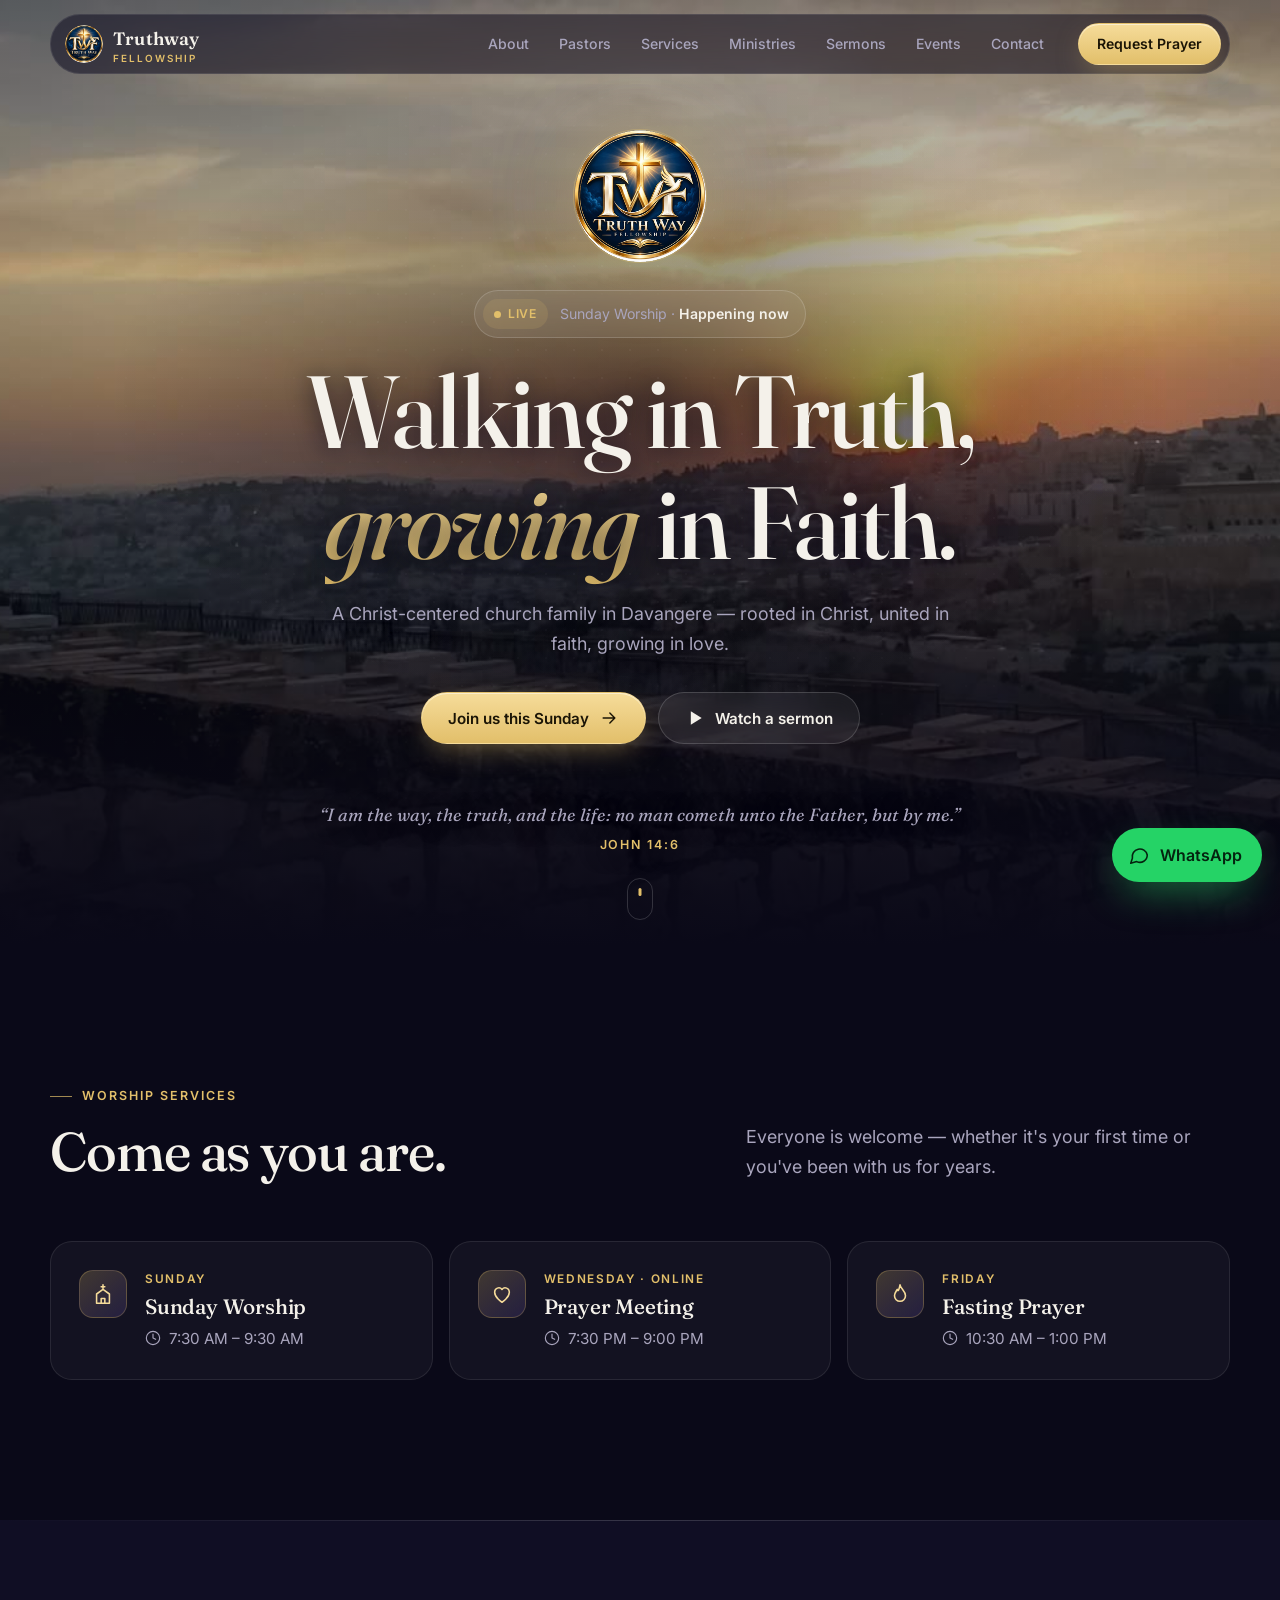
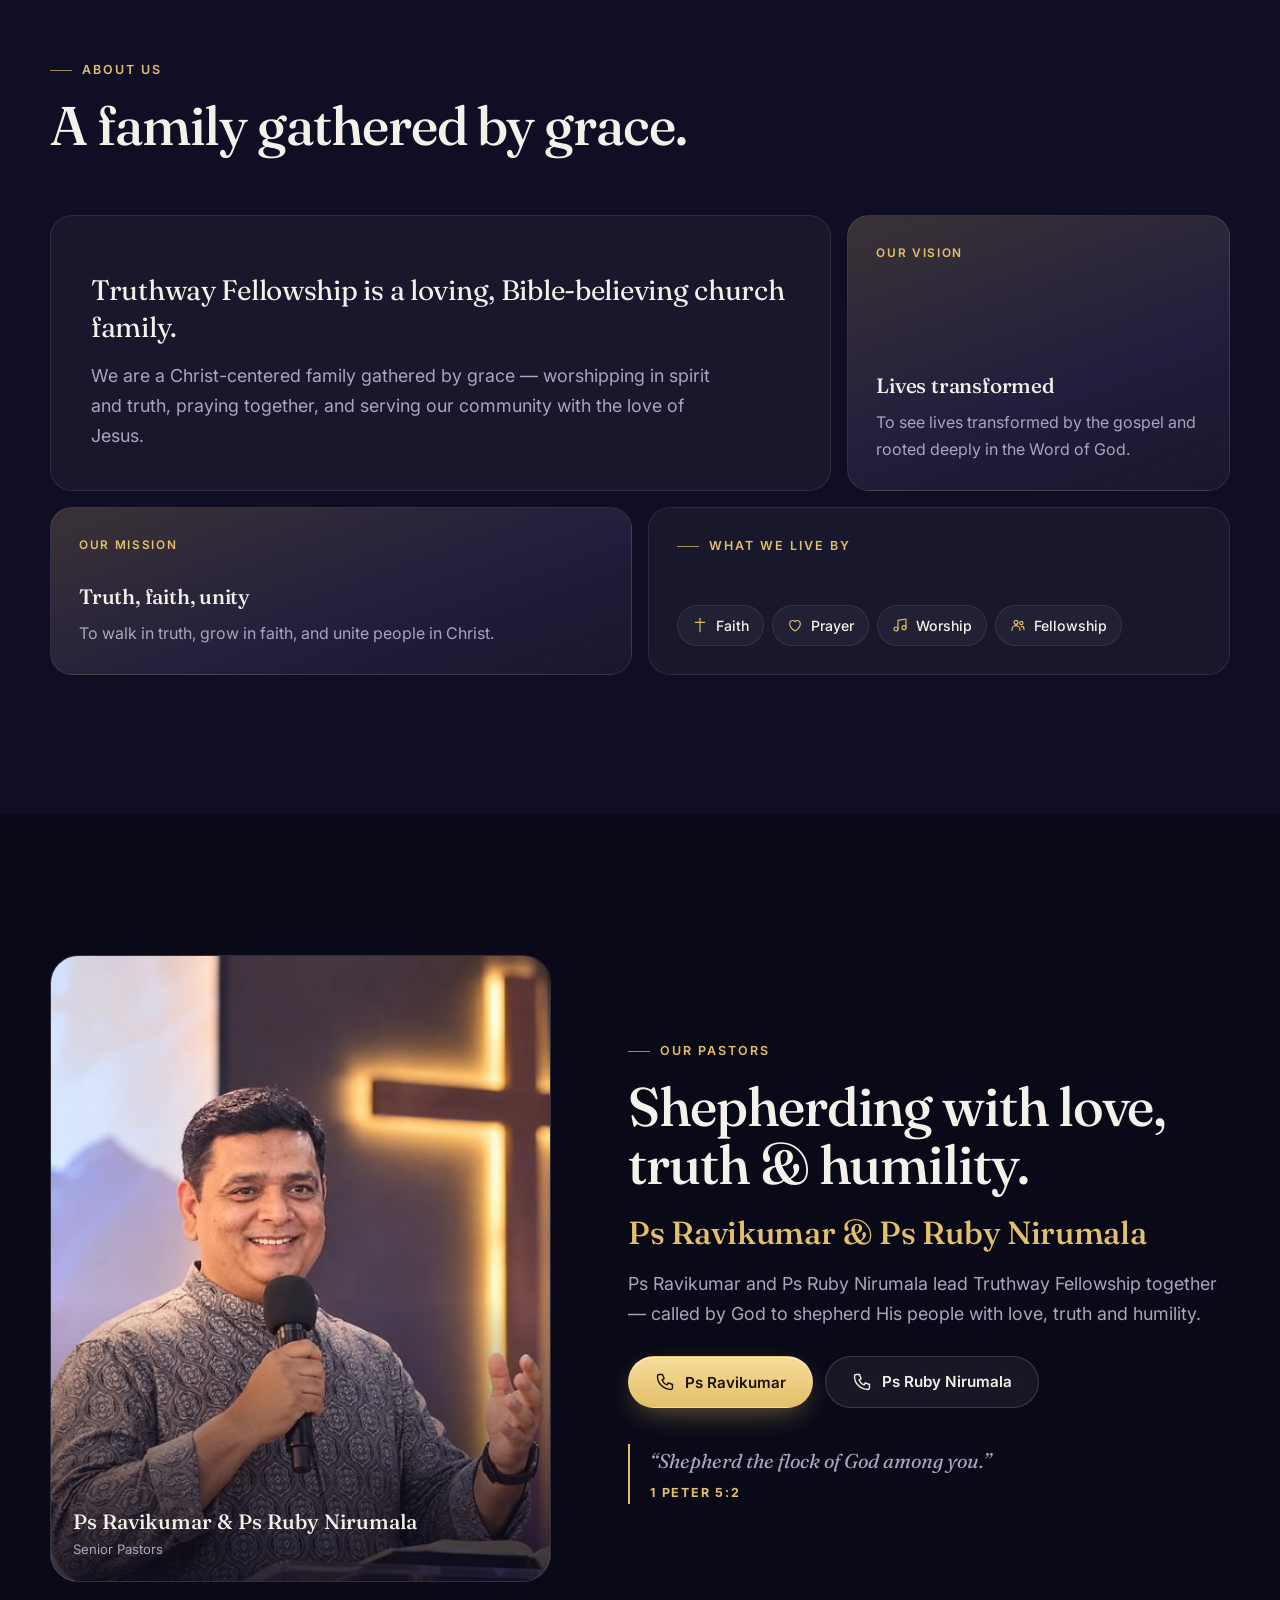
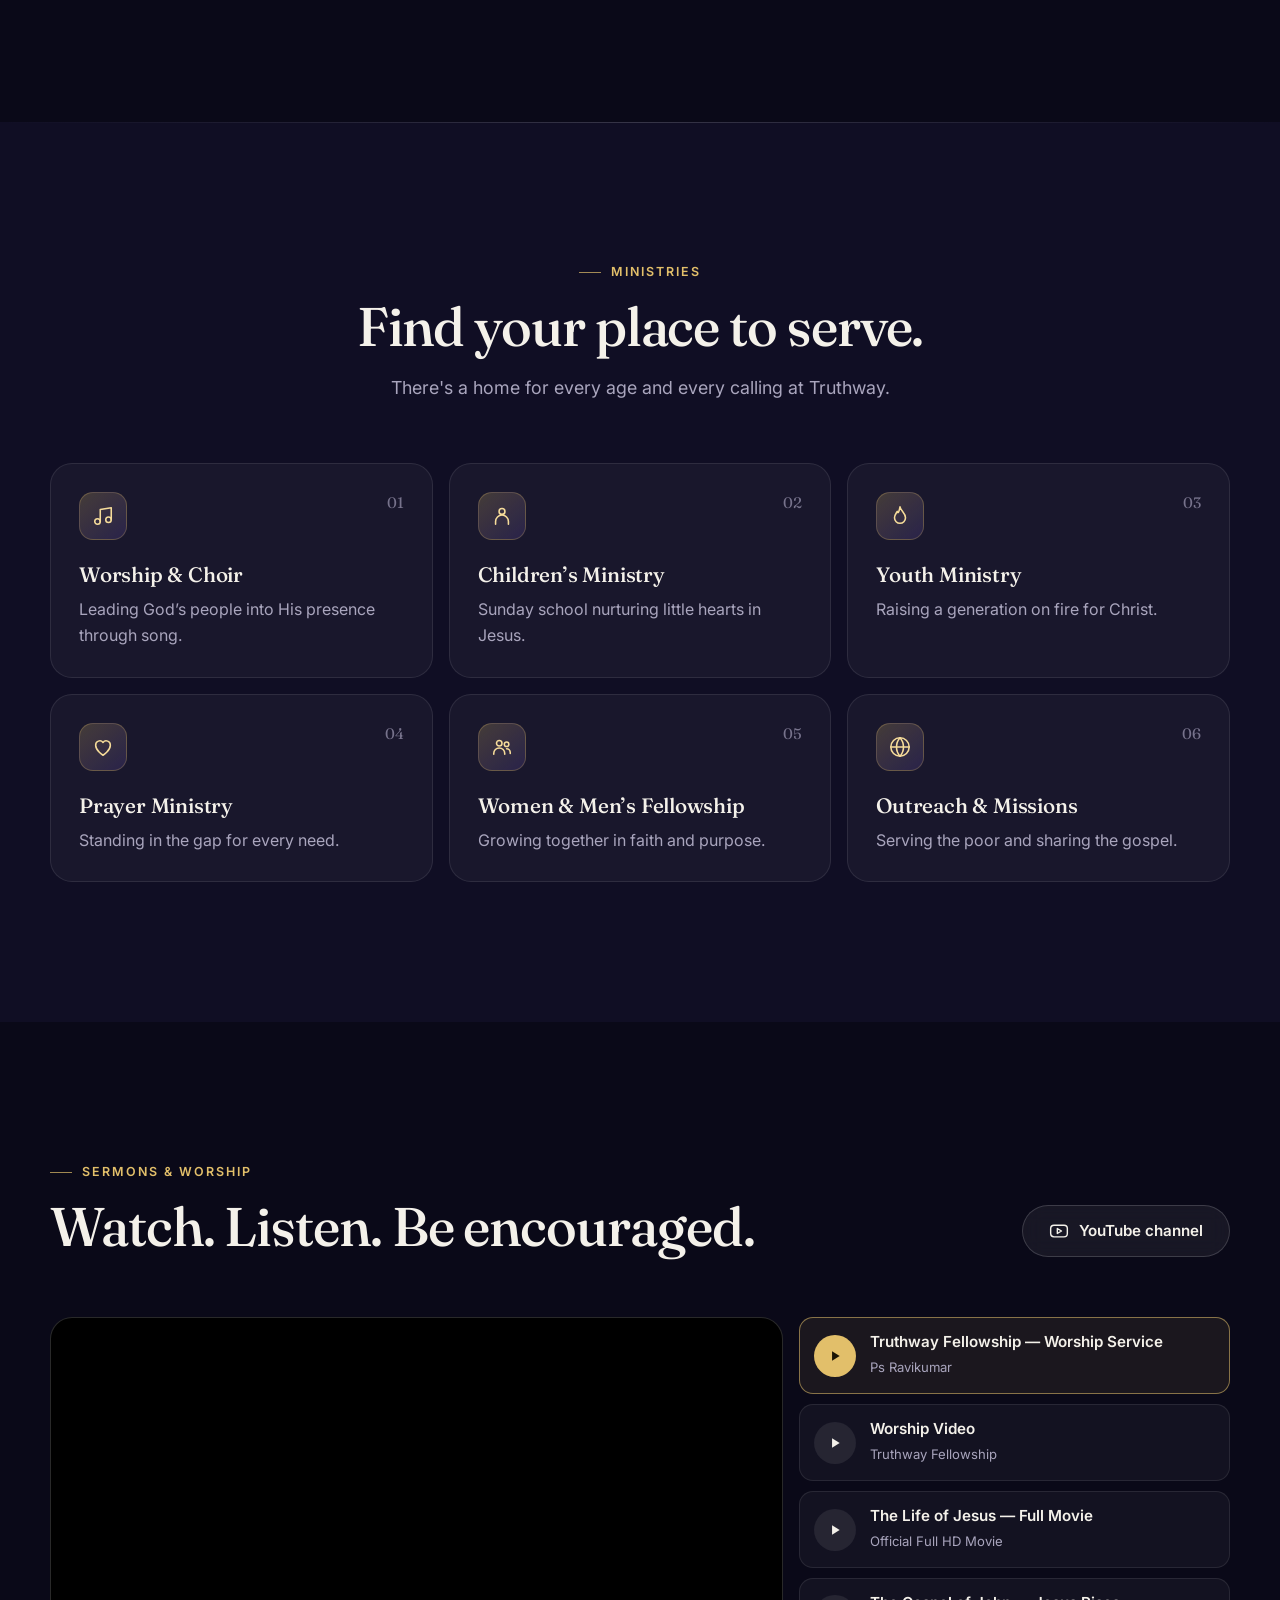
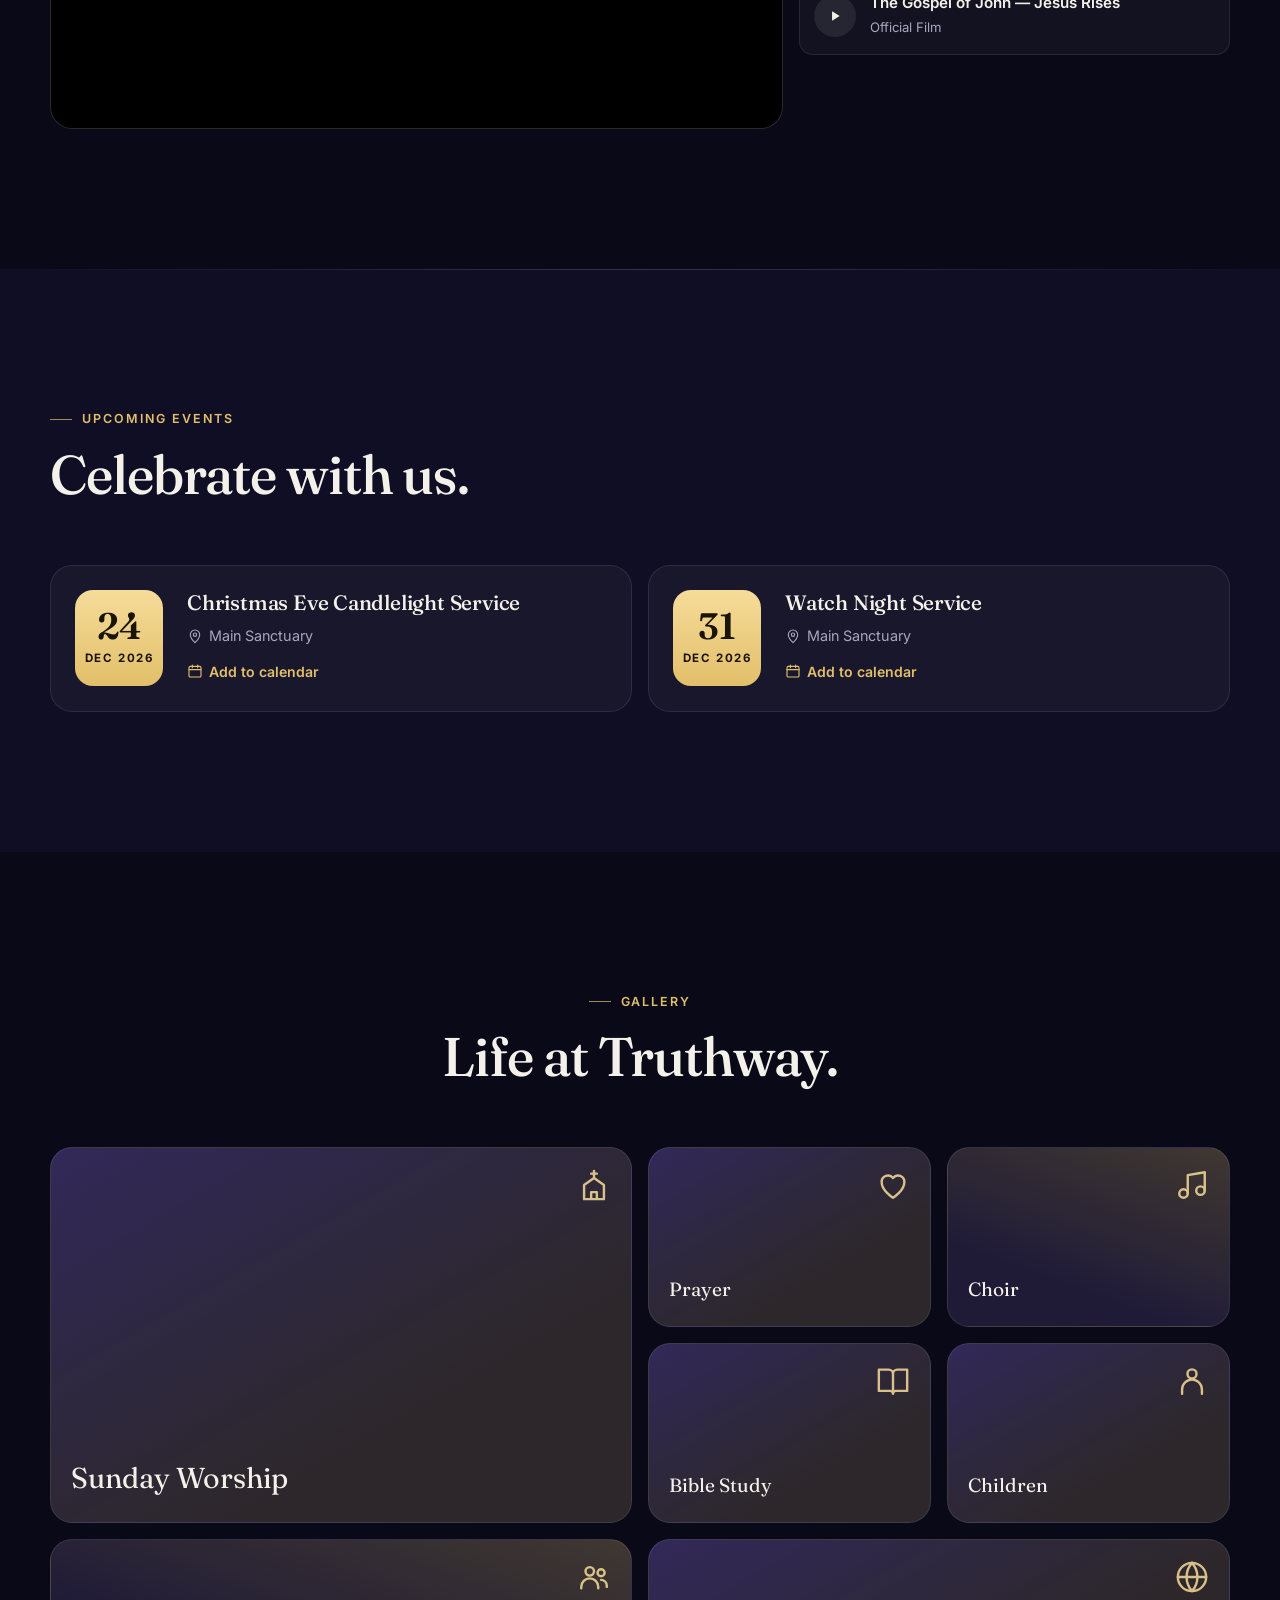
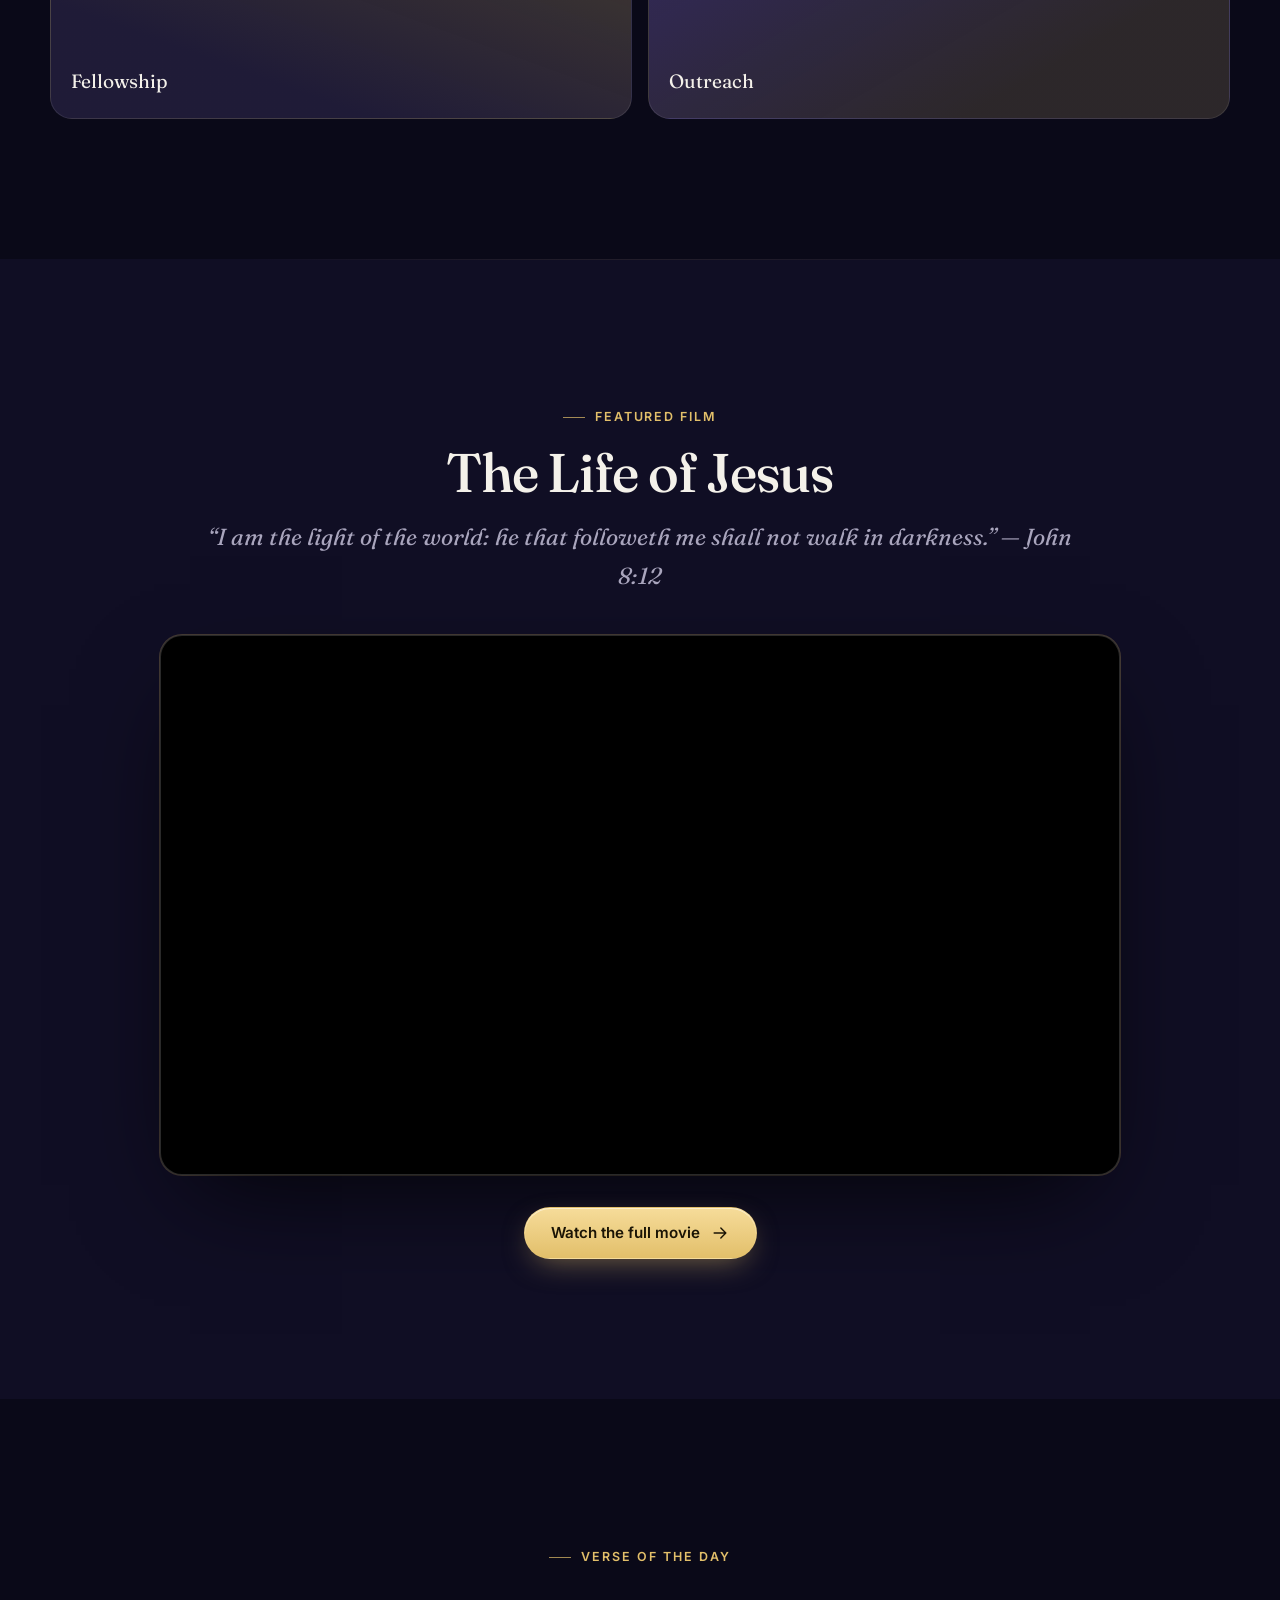
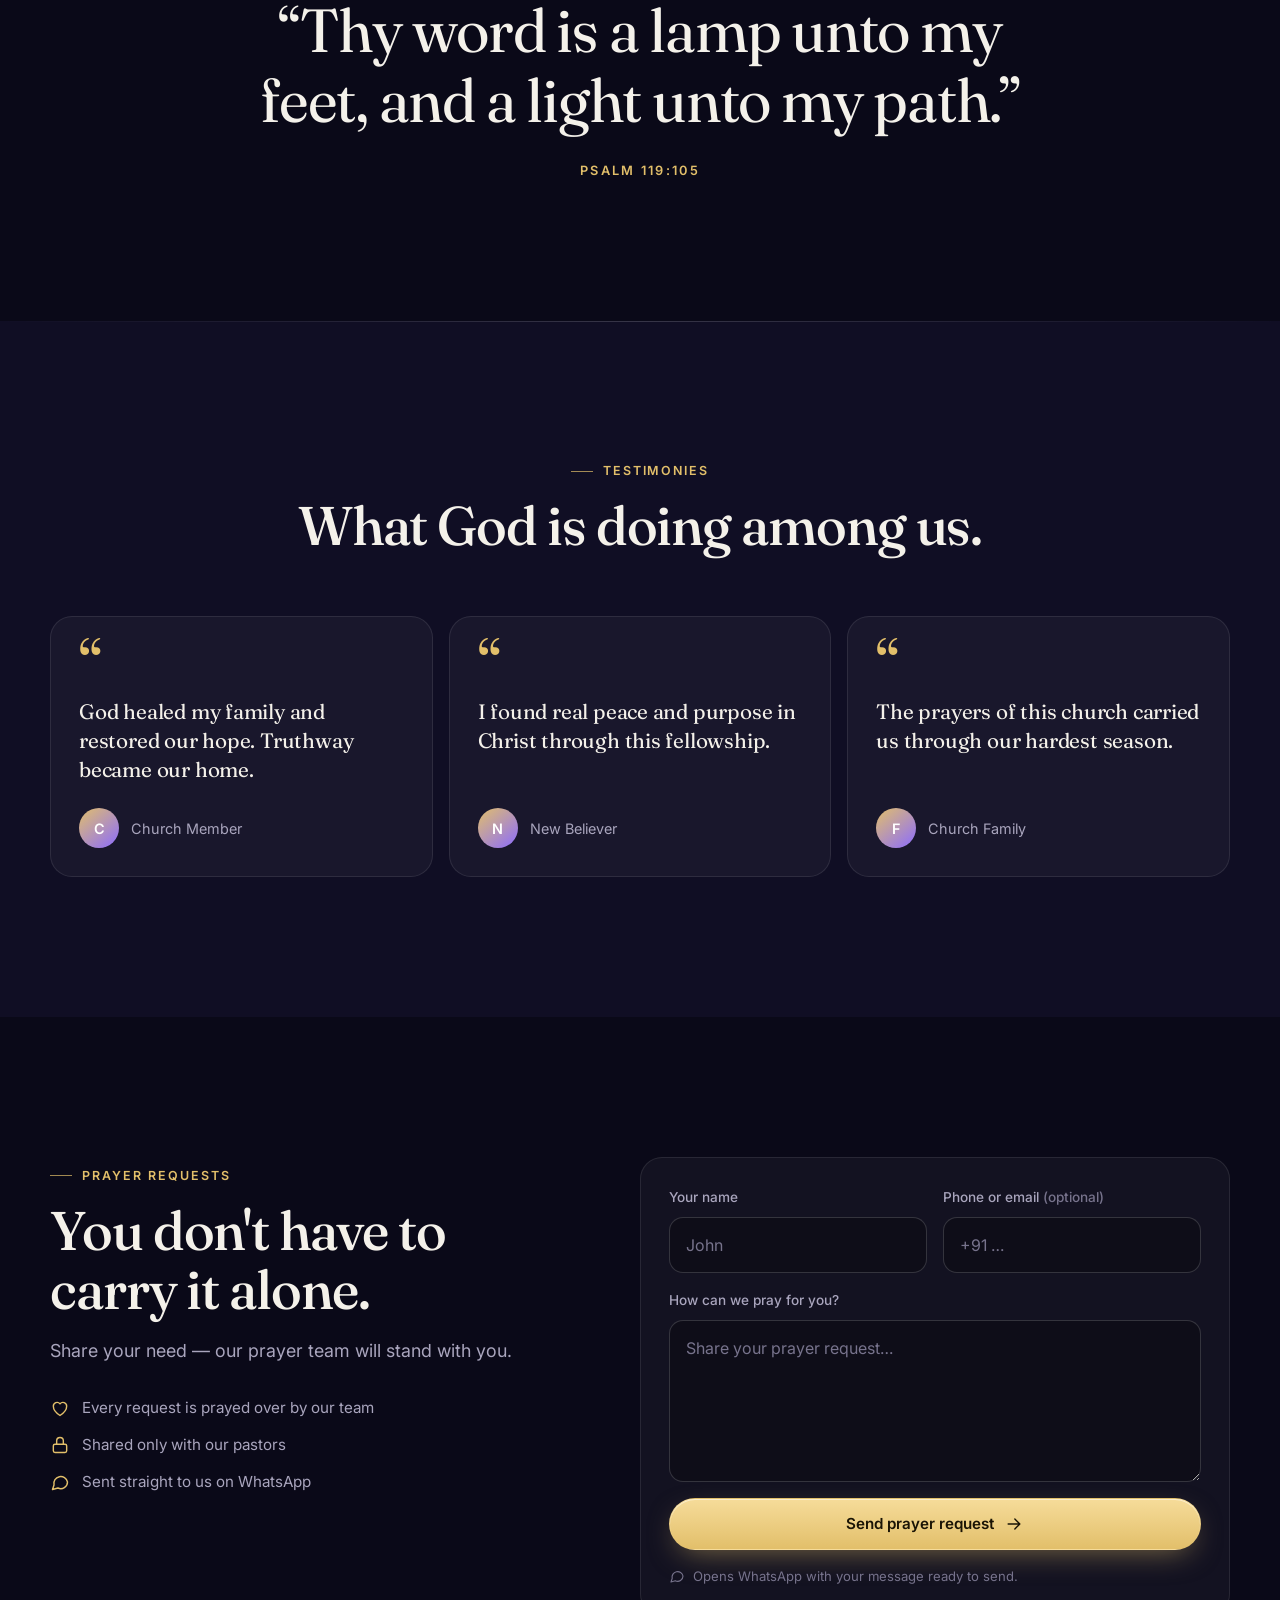
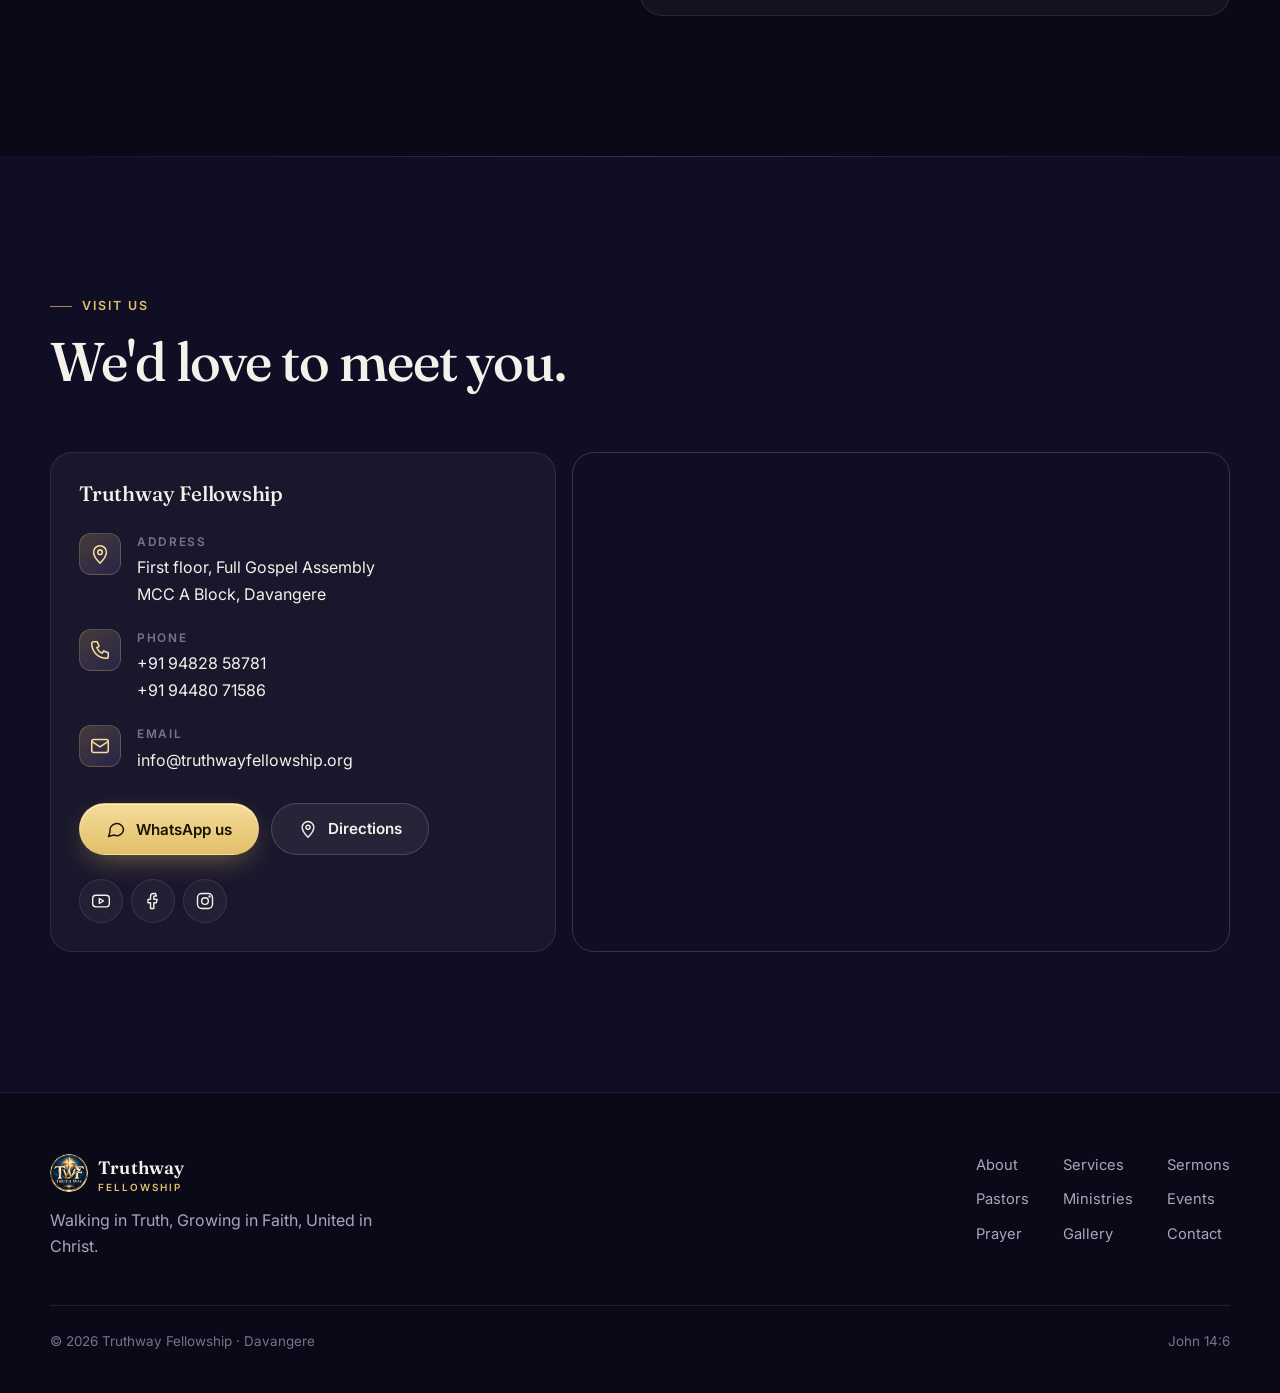
==== commit f42a120b: "Use Jerusalem sunrise video as hero background Self-hosted 20s seamless loop (Pexels, free license) " ====
--- a/index.html
+++ b/index.html
@@ -97,7 +97,7 @@
 <main>
 <!-- Hero -->
 <section class="hero" id="home">
-  <div class="hero-video"><iframe src="https://www.youtube.com/embed/2mgUPt2KI08?autoplay=1&amp;mute=1&amp;controls=0&amp;loop=1&amp;playlist=2mgUPt2KI08&amp;modestbranding=1&amp;playsinline=1&amp;rel=0" allow="autoplay;encrypted-media" title="Background video" tabindex="-1"></iframe></div>
+  <div class="hero-video" aria-hidden="true"><video id="hero-video" autoplay muted loop playsinline preload="auto" poster="assets/jerusalem-sunrise.jpg"><source src="assets/jerusalem-sunrise.mp4" type="video/mp4"></video></div>
   <div class="wrap hero-inner">
     <img class="hero-logo" src="assets/logo.png" alt="Truth Way Fellowship logo" width="132" height="132">
     <div class="next" id="next"><span class="dot">Next</span><span>Sunday Worship · <strong>7:30 AM</strong></span></div>
--- a/assets/site.css
+++ b/assets/site.css
@@ -78,11 +78,13 @@
 /* ---------- Hero ---------- */
 .hero{position:relative;min-height:100svh;display:grid;place-items:center;overflow:hidden;isolation:isolate;padding:130px 0 90px}
 .hero-video{position:absolute;inset:0;z-index:-3;pointer-events:none;overflow:hidden}
-.hero-video iframe{position:absolute;top:50%;left:50%;width:177.78vh;min-width:100%;height:56.25vw;min-height:100%;transform:translate(-50%,-50%) scale(1.15);border:0;opacity:.22;filter:saturate(.5) blur(3px)}
+.hero-video{background:#1a1020 url(jerusalem-sunrise.jpg) center/cover no-repeat}
+.hero-video video{width:100%;height:100%;object-fit:cover;object-position:center 60%;opacity:.9;filter:saturate(1.15) contrast(1.05)}
+.hero h1,.hero .lead,.hero-verse{text-shadow:0 2px 24px rgba(10,9,24,.7)}
 .hero::before{content:"";position:absolute;inset:0;z-index:-2;background:
-  radial-gradient(60% 50% at 50% 0%,rgba(139,108,255,.35),transparent 70%),
-  radial-gradient(40% 35% at 50% 40%,rgba(226,191,106,.18),transparent 70%),
-  linear-gradient(180deg,rgba(10,9,24,.55) 0%,rgba(10,9,24,.75) 55%,var(--bg) 100%)}
+  radial-gradient(55% 45% at 50% 42%,rgba(10,9,24,.55),transparent 75%),
+  radial-gradient(45% 30% at 70% 35%,rgba(255,170,80,.18),transparent 70%),
+  linear-gradient(180deg,rgba(10,9,24,.45) 0%,rgba(10,9,24,.15) 30%,rgba(10,9,24,.45) 62%,var(--bg) 100%)}
 .hero::after{content:"";position:absolute;inset:0;z-index:-1;opacity:.35;background-image:radial-gradient(rgba(255,255,255,.12) 1px,transparent 1px);background-size:28px 28px;mask-image:radial-gradient(70% 60% at 50% 40%,#000,transparent)}
 .hero-inner{text-align:center;display:flex;flex-direction:column;align-items:center}
 .hero-logo{width:clamp(96px,12vw,132px);border-radius:50%;box-shadow:0 0 0 1px rgba(226,191,106,.35),0 0 80px rgba(226,191,106,.35);margin-bottom:28px;animation:float 7s ease-in-out infinite}
@@ -303,5 +305,5 @@
 @media (prefers-reduced-motion:reduce){
   *,*::before,*::after{animation:none!important;transition:none!important;scroll-behavior:auto!important}
   .reveal{opacity:1;transform:none}
-  .hero-video{display:none}
-}
+  .hero-video video{display:none}
+}
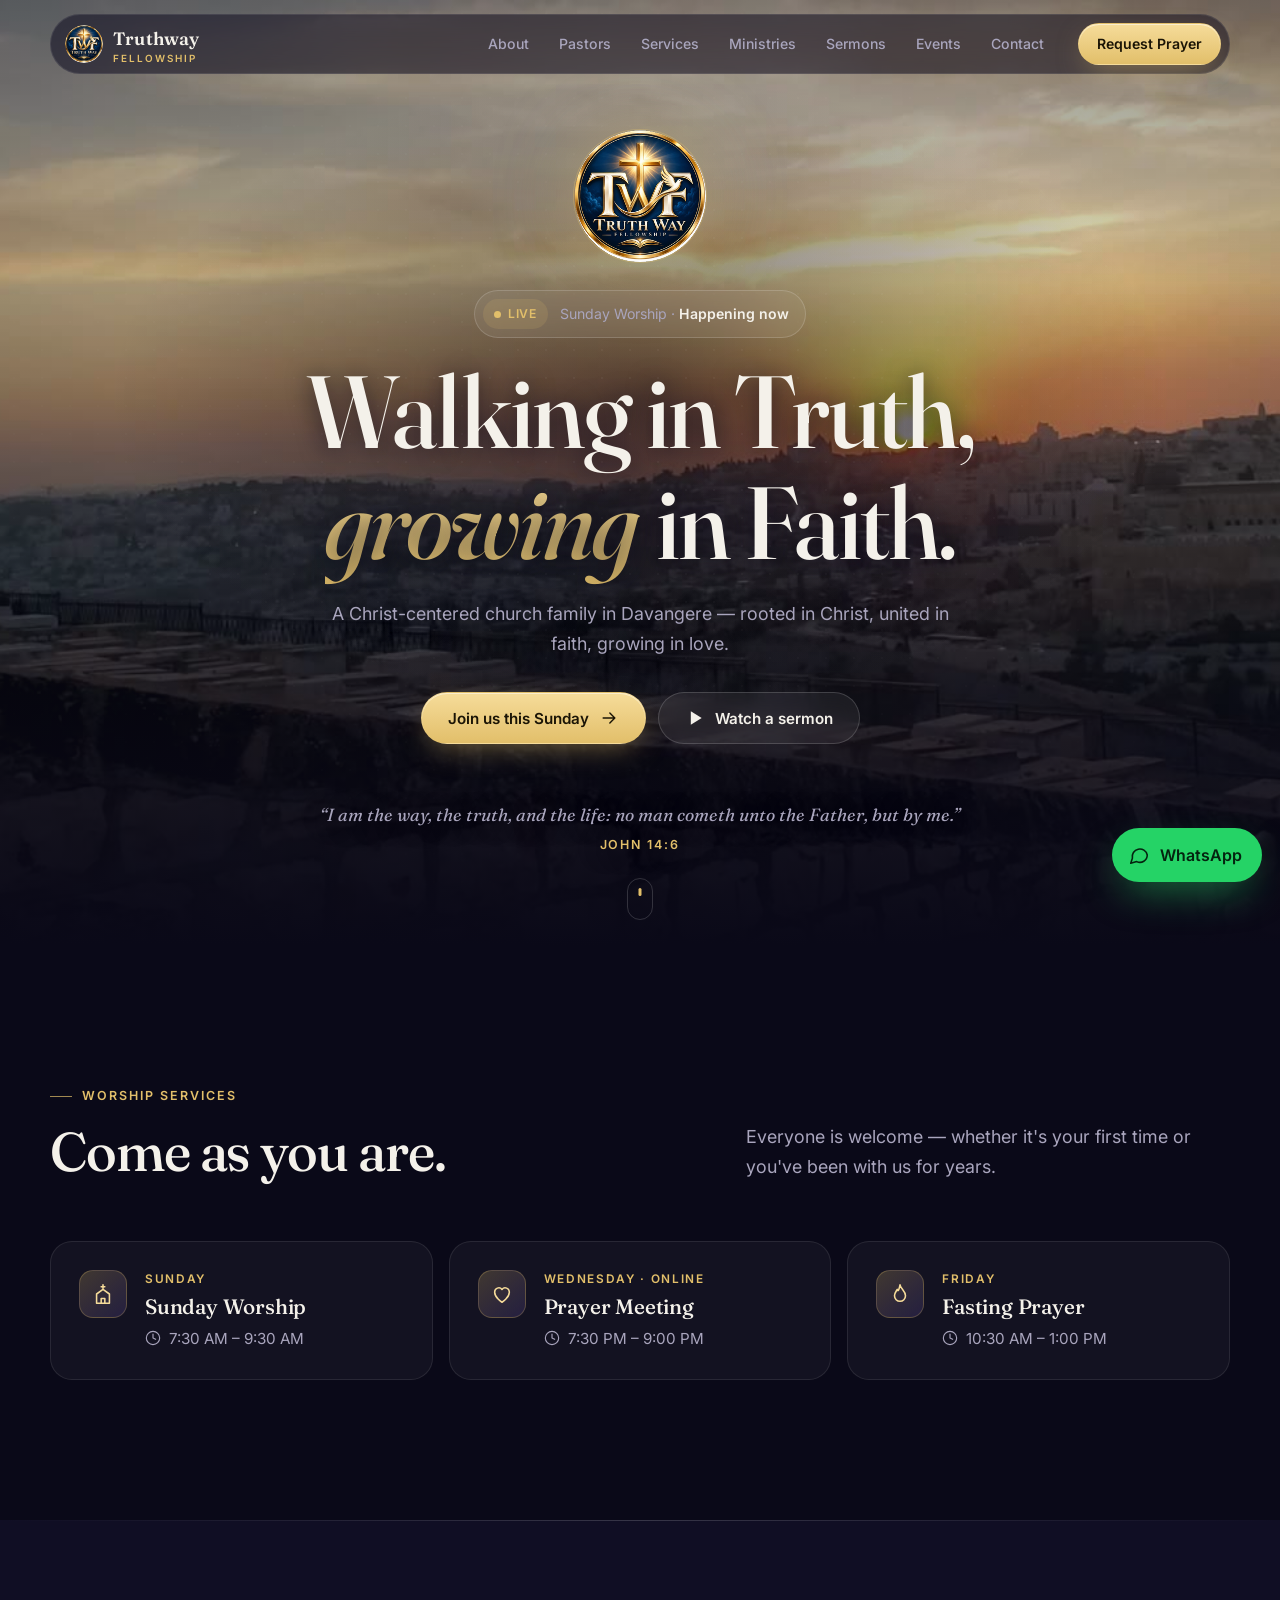
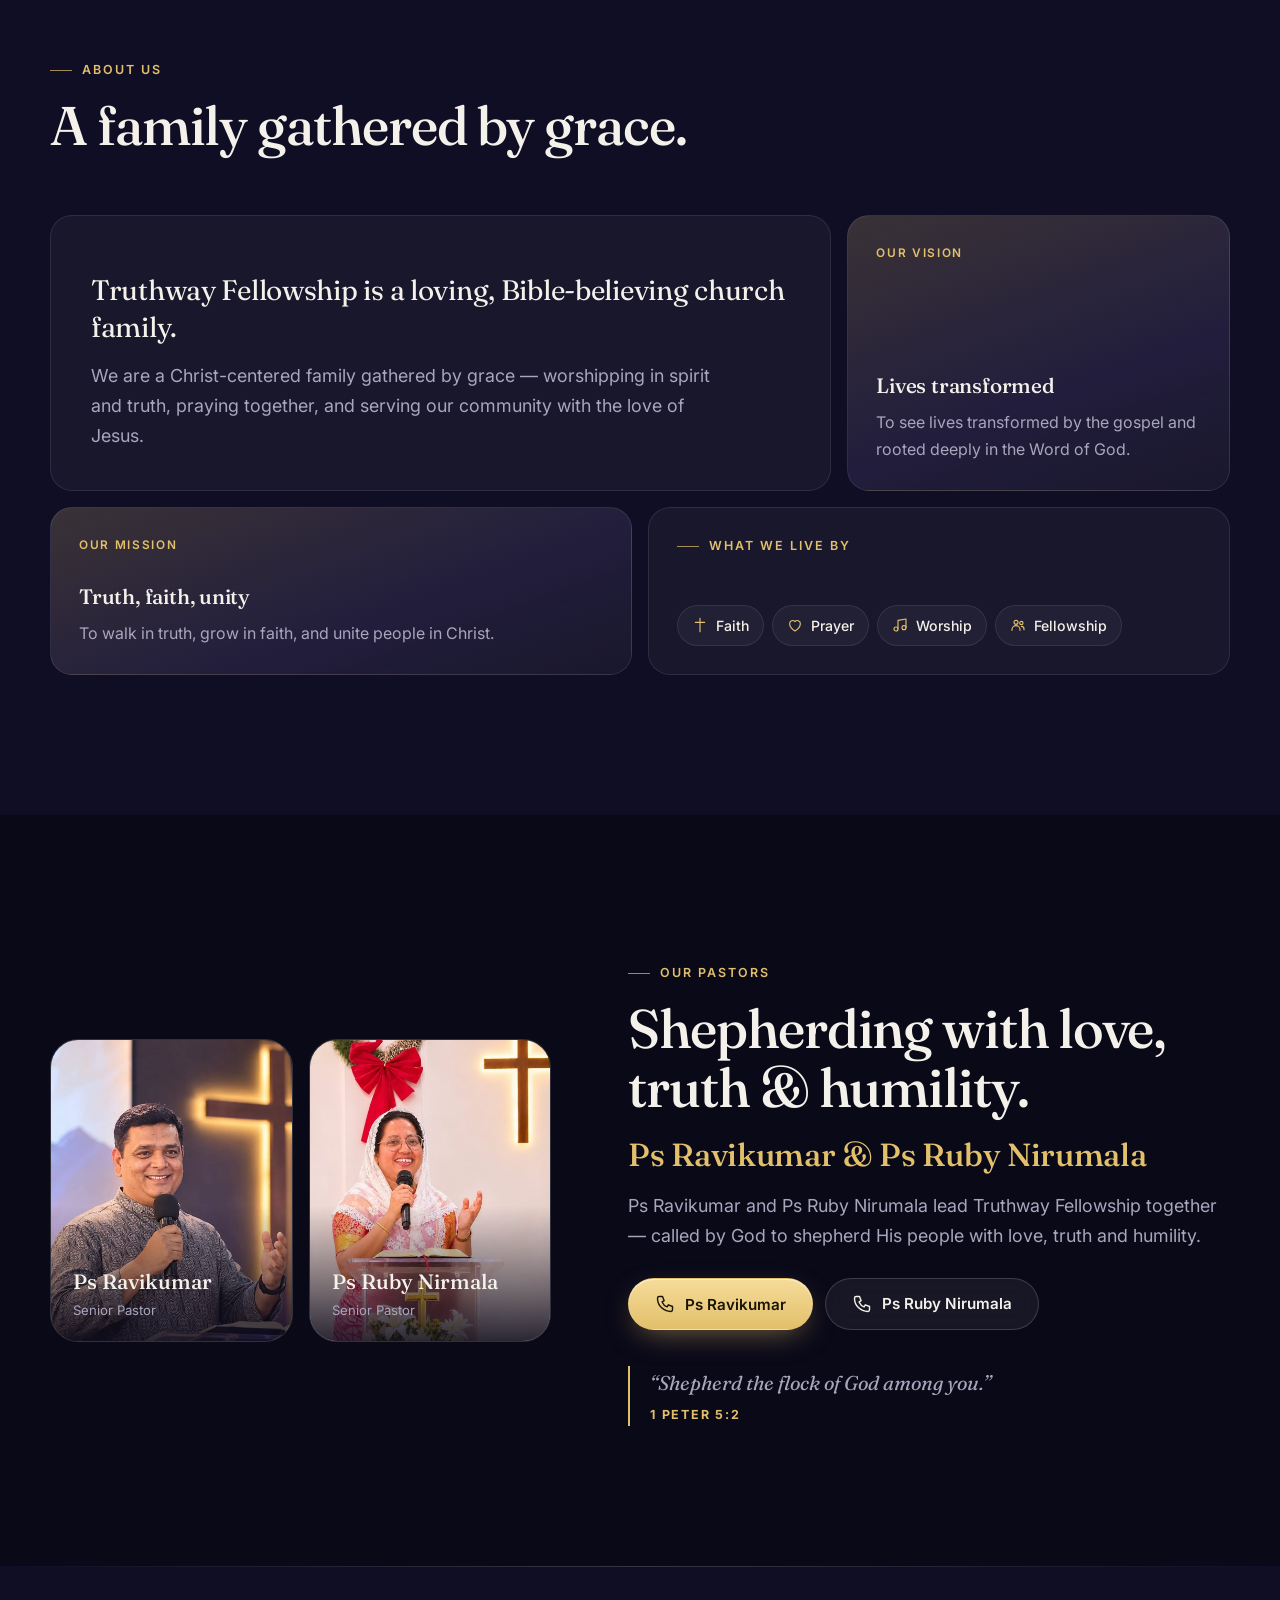
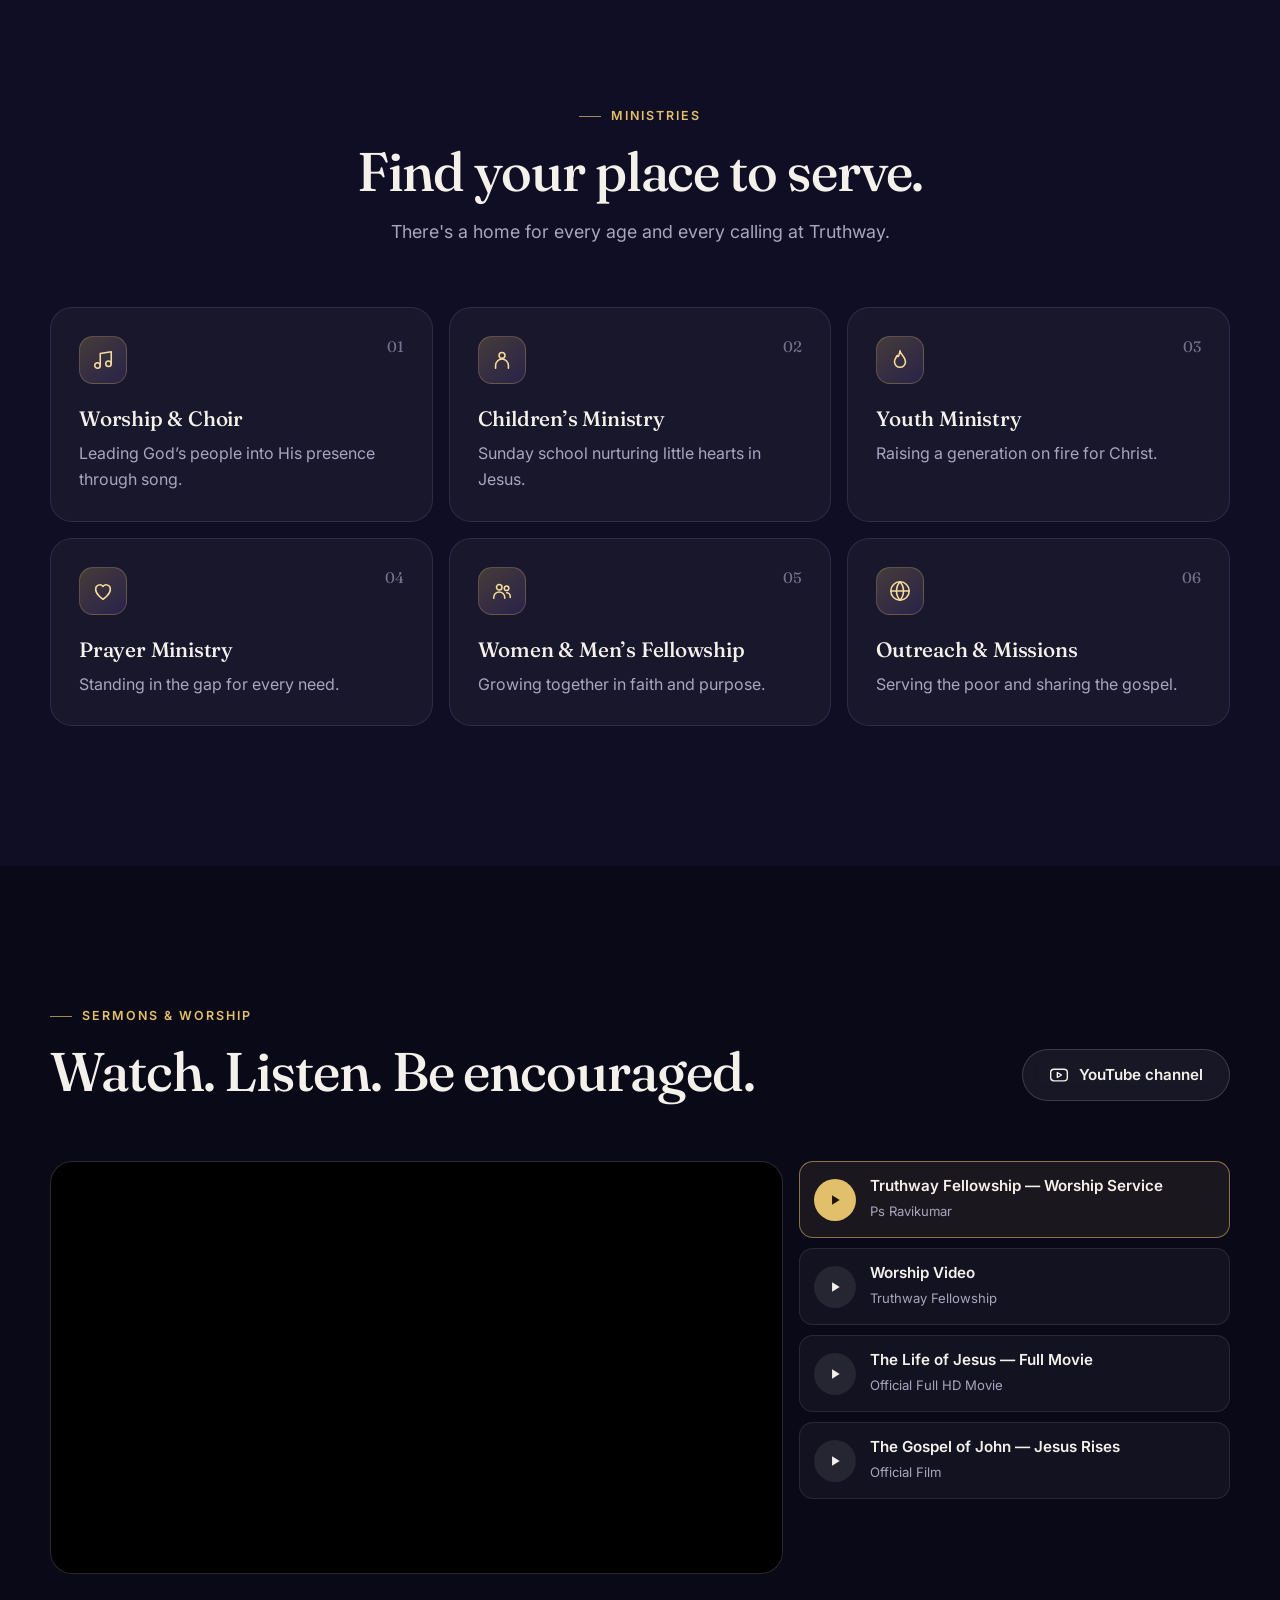
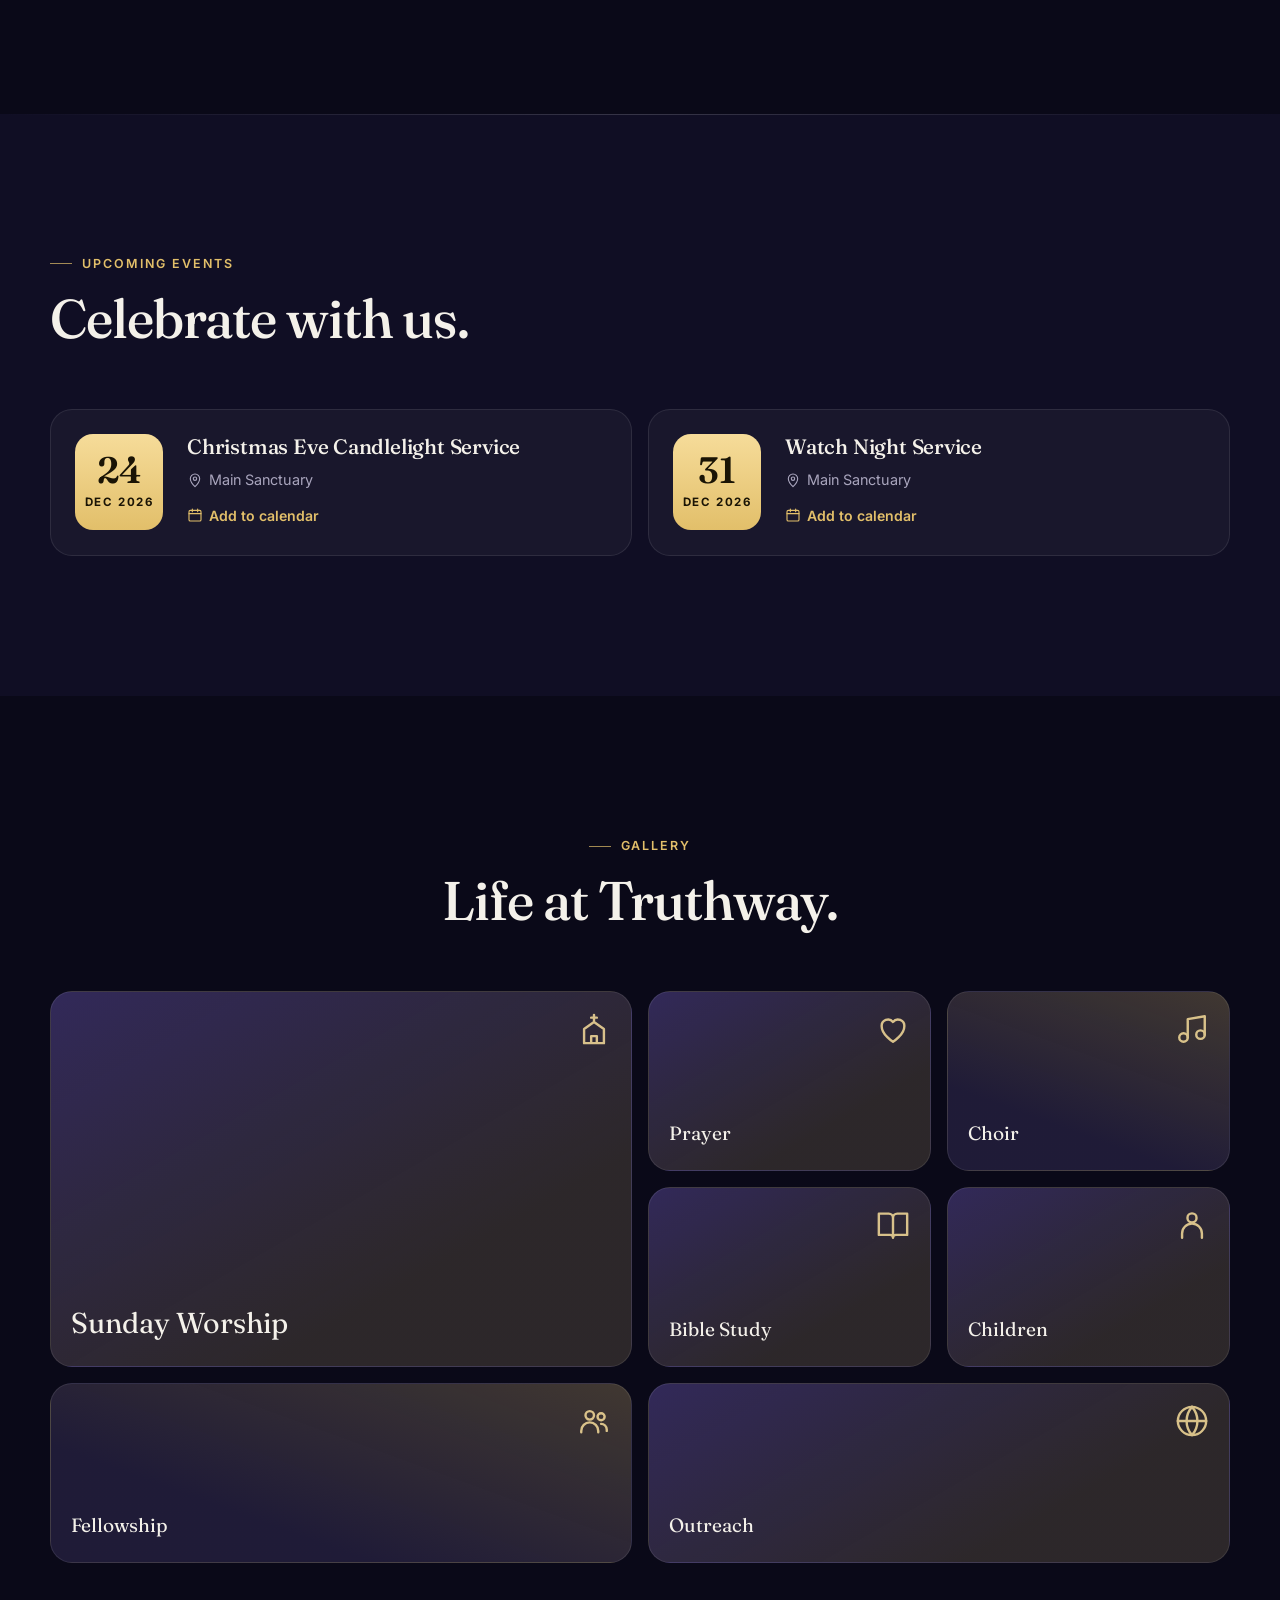
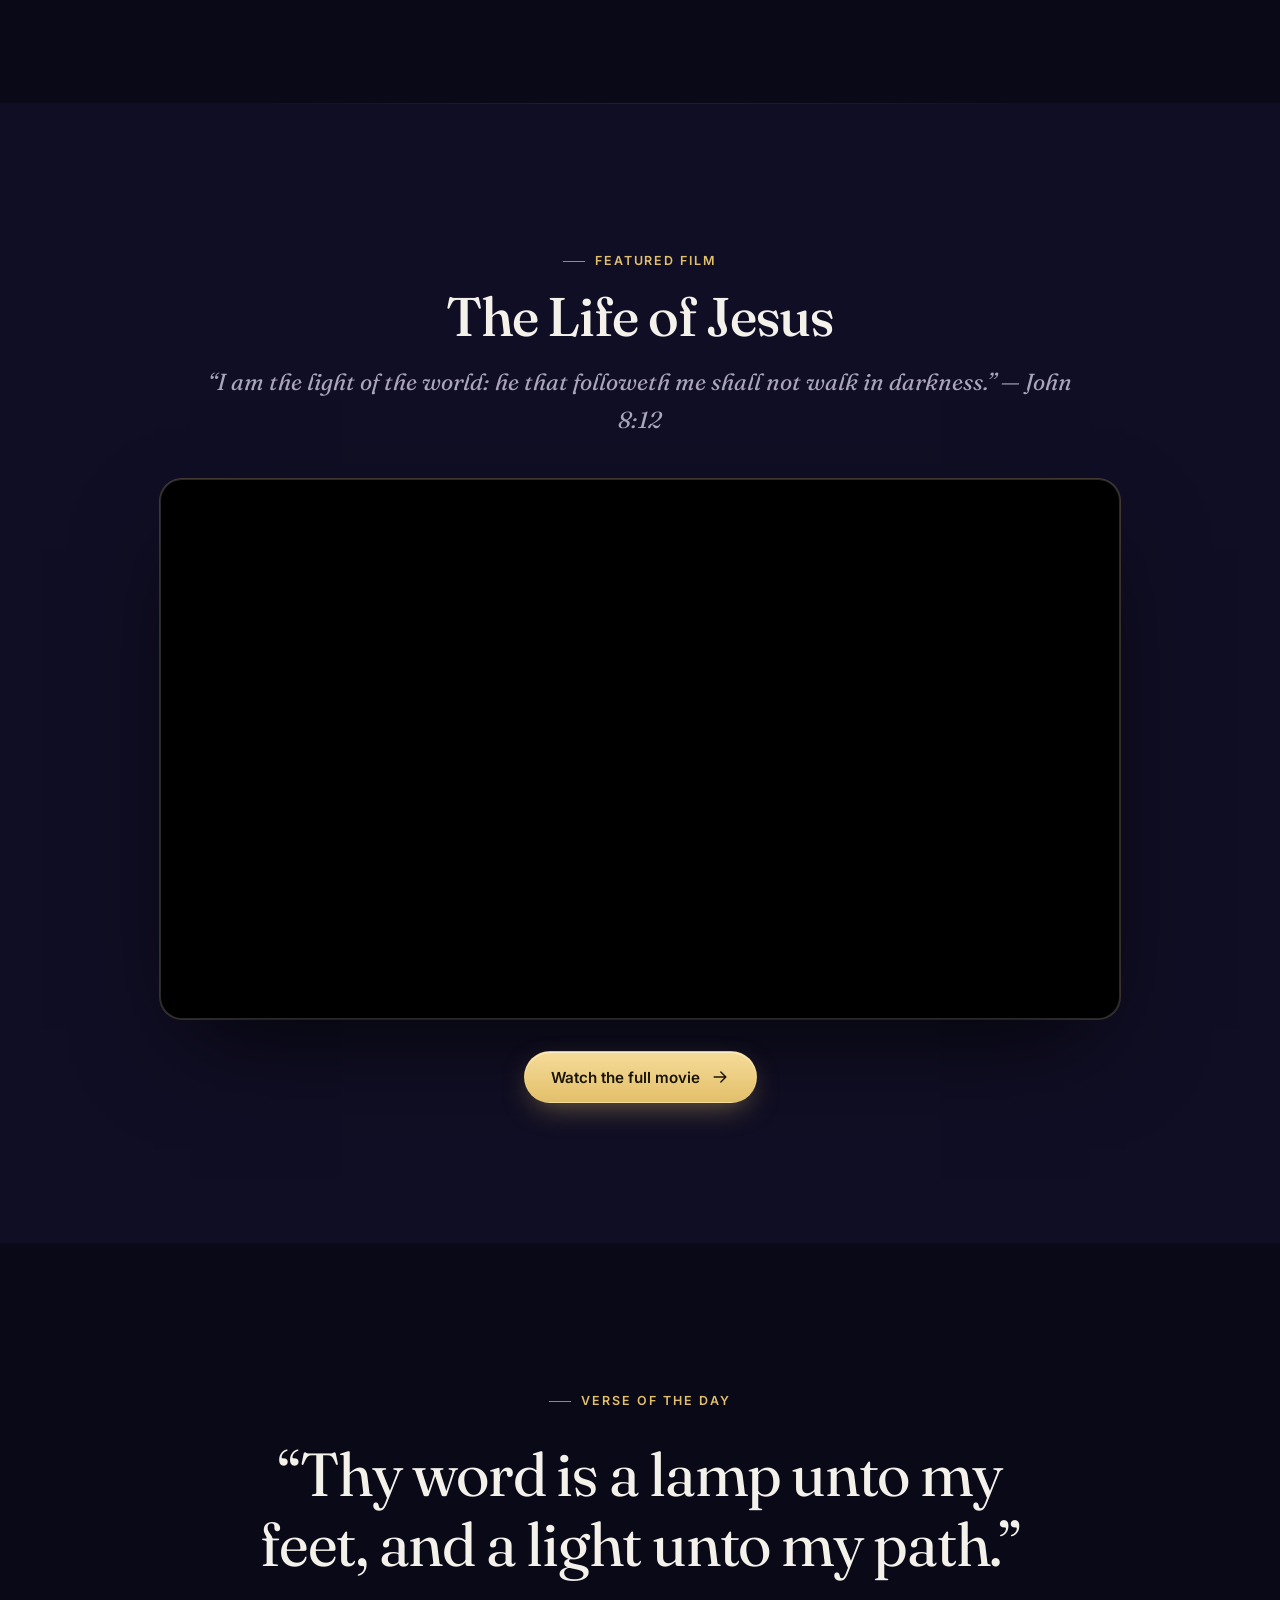
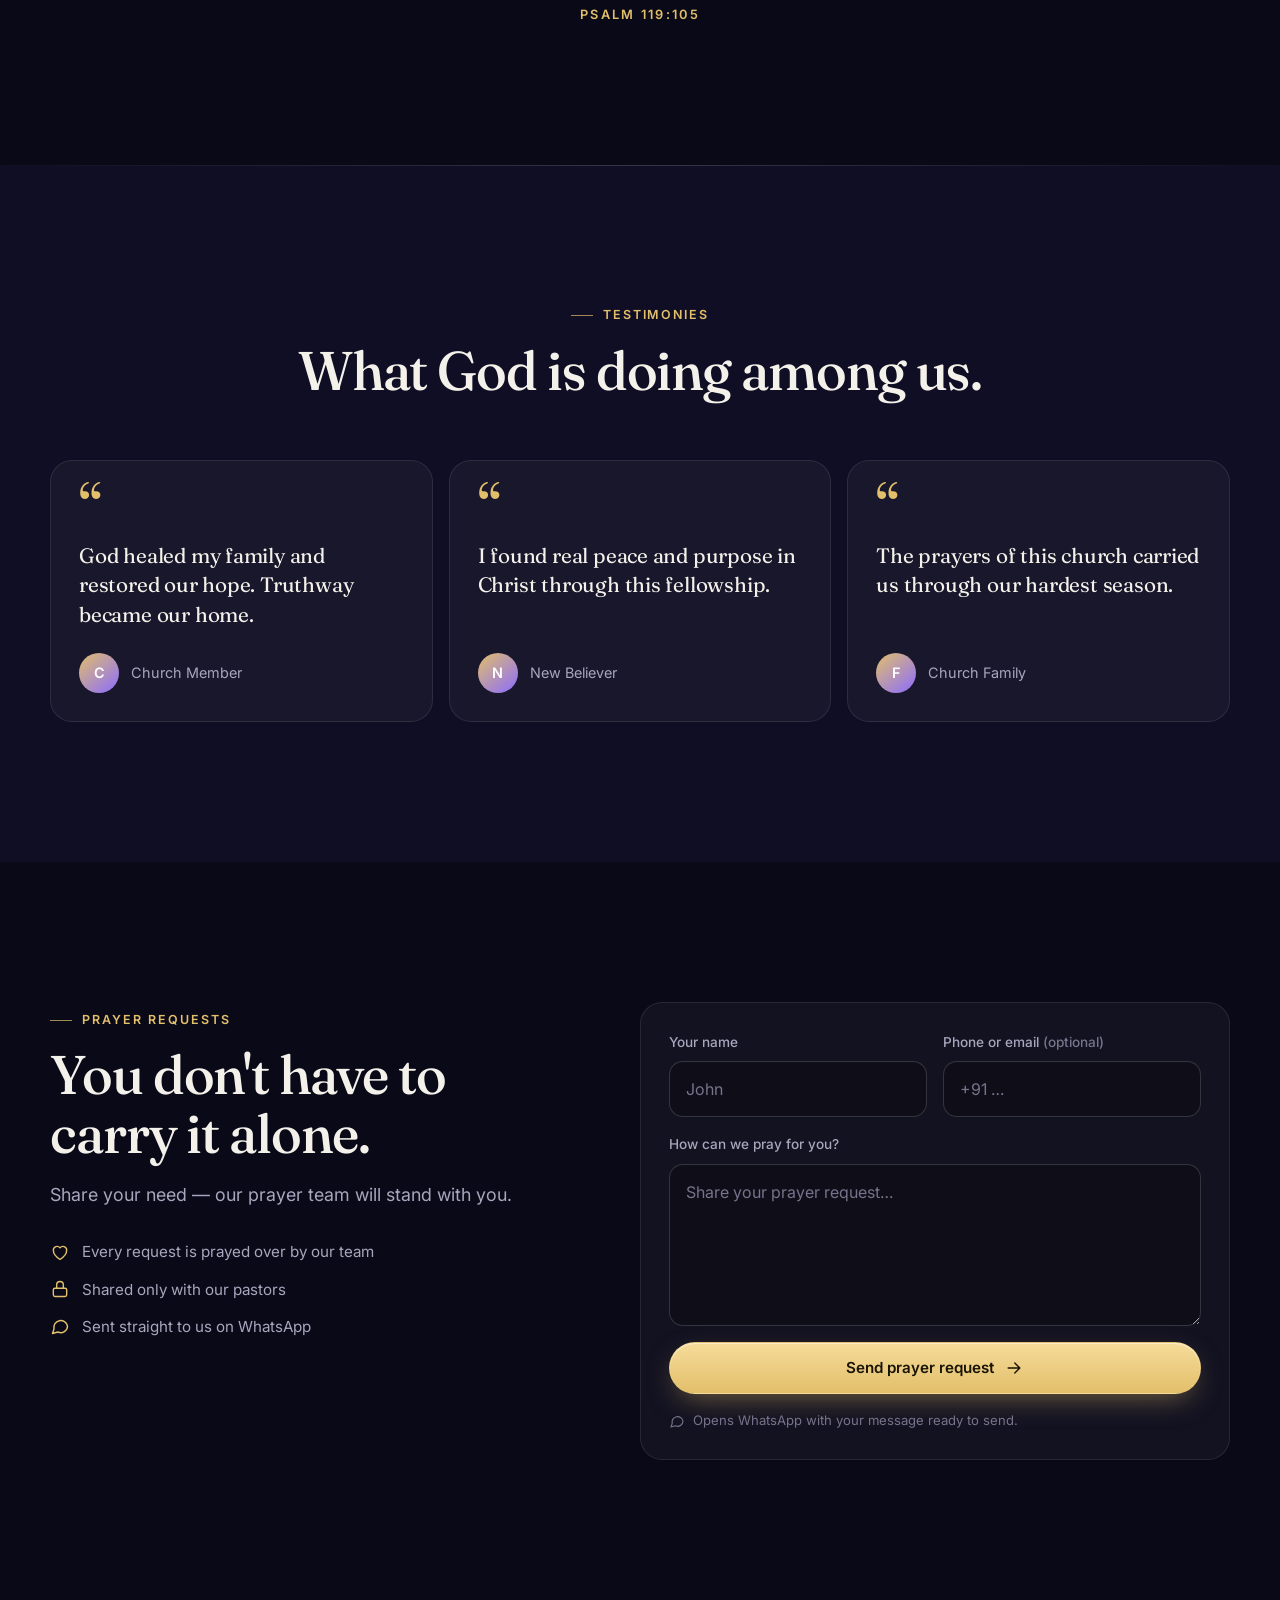
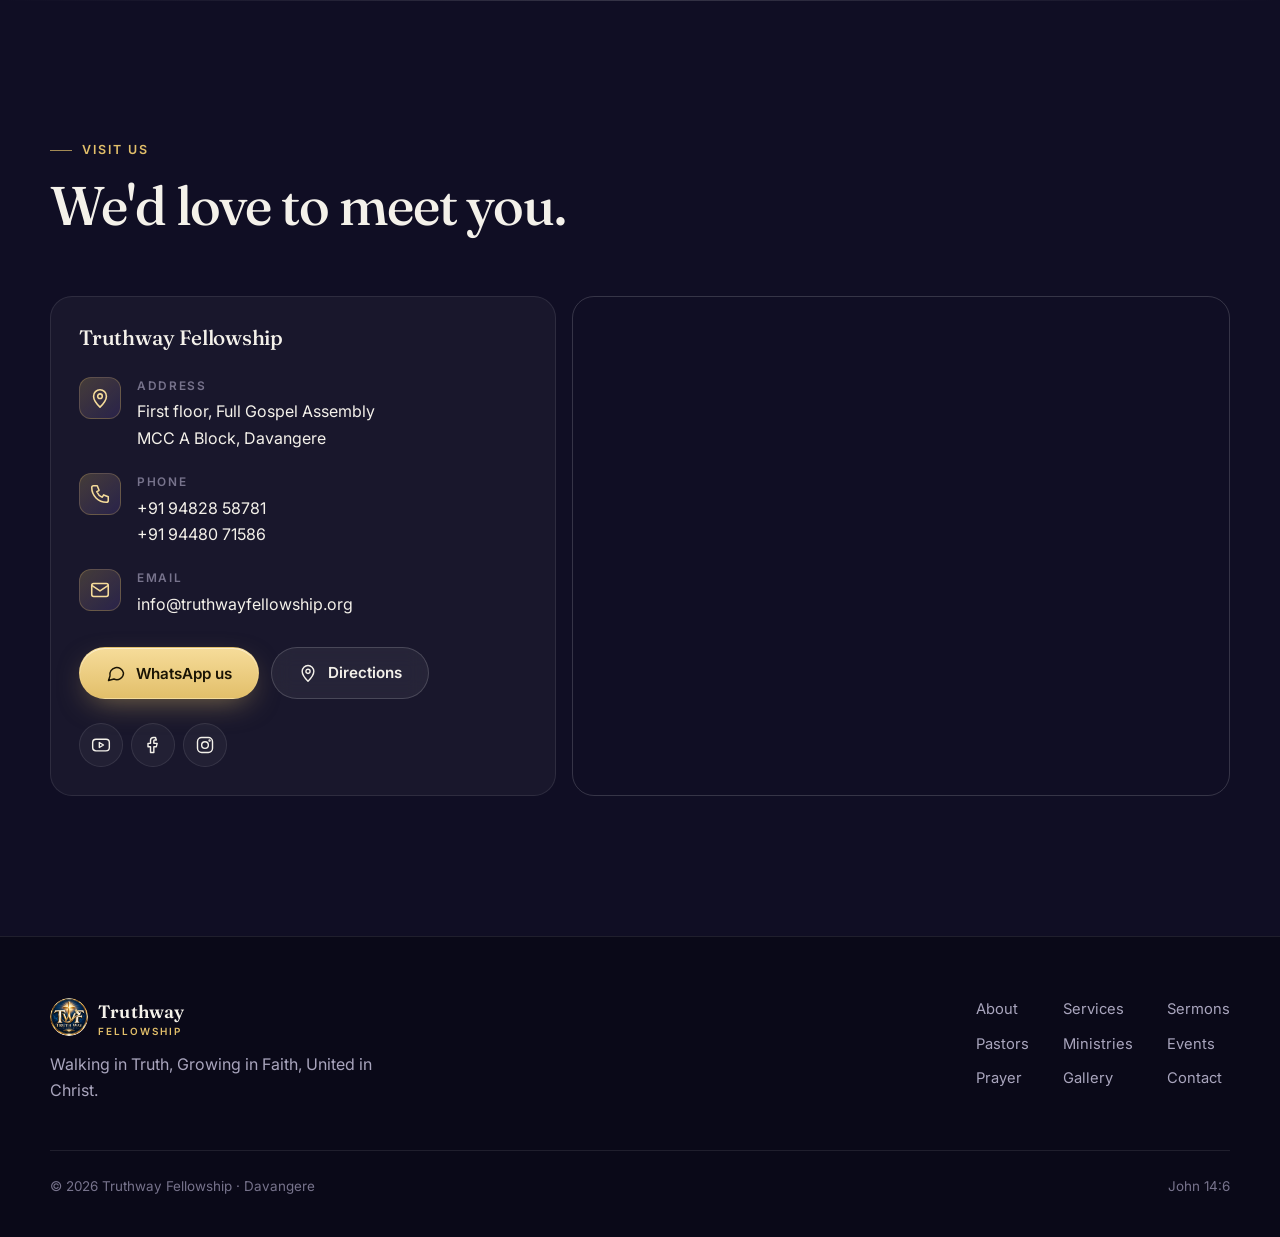
==== commit 2b29de9a: "Add Ps Ruby Nirmala photo to pastors section Co-Authored-By: Claude Opus 5.5 <noreply@anthropic.com>" ====
--- a/index.html
+++ b/index.html
@@ -154,7 +154,10 @@
 <!-- Pastor -->
 <section class="section" id="pastor">
   <div class="wrap pastor">
-    <figure class="portrait reveal" style="margin:0"><img src="assets/pastor.jpg" alt="Ps Ravikumar and Ps Ruby Nirumala" width="460" height="575" loading="lazy"><figcaption><strong>Ps Ravikumar &amp; Ps Ruby Nirumala</strong>Senior Pastors</figcaption></figure>
+    <div class="portraits reveal">
+      <figure class="portrait" style="margin:0"><img src="assets/pastor.jpg" alt="Ps Ravikumar" width="460" height="575" loading="lazy"><figcaption><strong>Ps Ravikumar</strong>Senior Pastor</figcaption></figure>
+      <figure class="portrait" style="margin:0"><img src="assets/pastor-ruby.jpg" alt="Ps Ruby Nirmala" width="460" height="575" loading="lazy"><figcaption><strong>Ps Ruby Nirmala</strong>Senior Pastor</figcaption></figure>
+    </div>
     <div class="reveal">
       <span class="eyebrow">Our pastors</span>
       <h2 style="margin-top:16px">Shepherding with love, truth &amp; humility.</h2>
--- a/assets/site.css
+++ b/assets/site.css
@@ -146,6 +146,7 @@
 
 /* ---------- Pastor ---------- */
 .pastor{display:grid;grid-template-columns:5fr 6fr;gap:clamp(30px,6vw,80px);align-items:center}
+.portraits{display:grid;grid-template-columns:1fr 1fr;gap:16px}
 .portrait{position:relative;border-radius:28px;overflow:hidden;aspect-ratio:4/5;border:1px solid var(--line-2)}
 .portrait img{width:100%;height:100%;object-fit:cover}
 .portrait::after{content:"";position:absolute;inset:0;background:linear-gradient(180deg,transparent 55%,rgba(10,9,24,.85))}
@@ -281,12 +282,15 @@
   .times,.grid-3{grid-template-columns:1fr 1fr}
   .bento .story,.bento .vm,.bento .vm + .vm,.bento .values{grid-column:span 6}
   .pastor,.sermons,.prayer,.contact{grid-template-columns:1fr}
-  .portrait{max-width:440px}
+  .portraits{max-width:600px}
   .events{grid-template-columns:1fr}
   .gallery{grid-template-columns:repeat(2,1fr);grid-auto-rows:150px}
 }
 @media (max-width:600px){
   .wrap{width:calc(100% - 32px)}
+  .portraits{gap:10px}
+  .portrait figcaption{left:12px;right:12px;bottom:12px;font-size:.72rem}
+  .portrait figcaption strong{font-size:1rem}
   .times,.grid-3{grid-template-columns:1fr}
   .bento .story{padding:28px}
   .card{padding:22px}
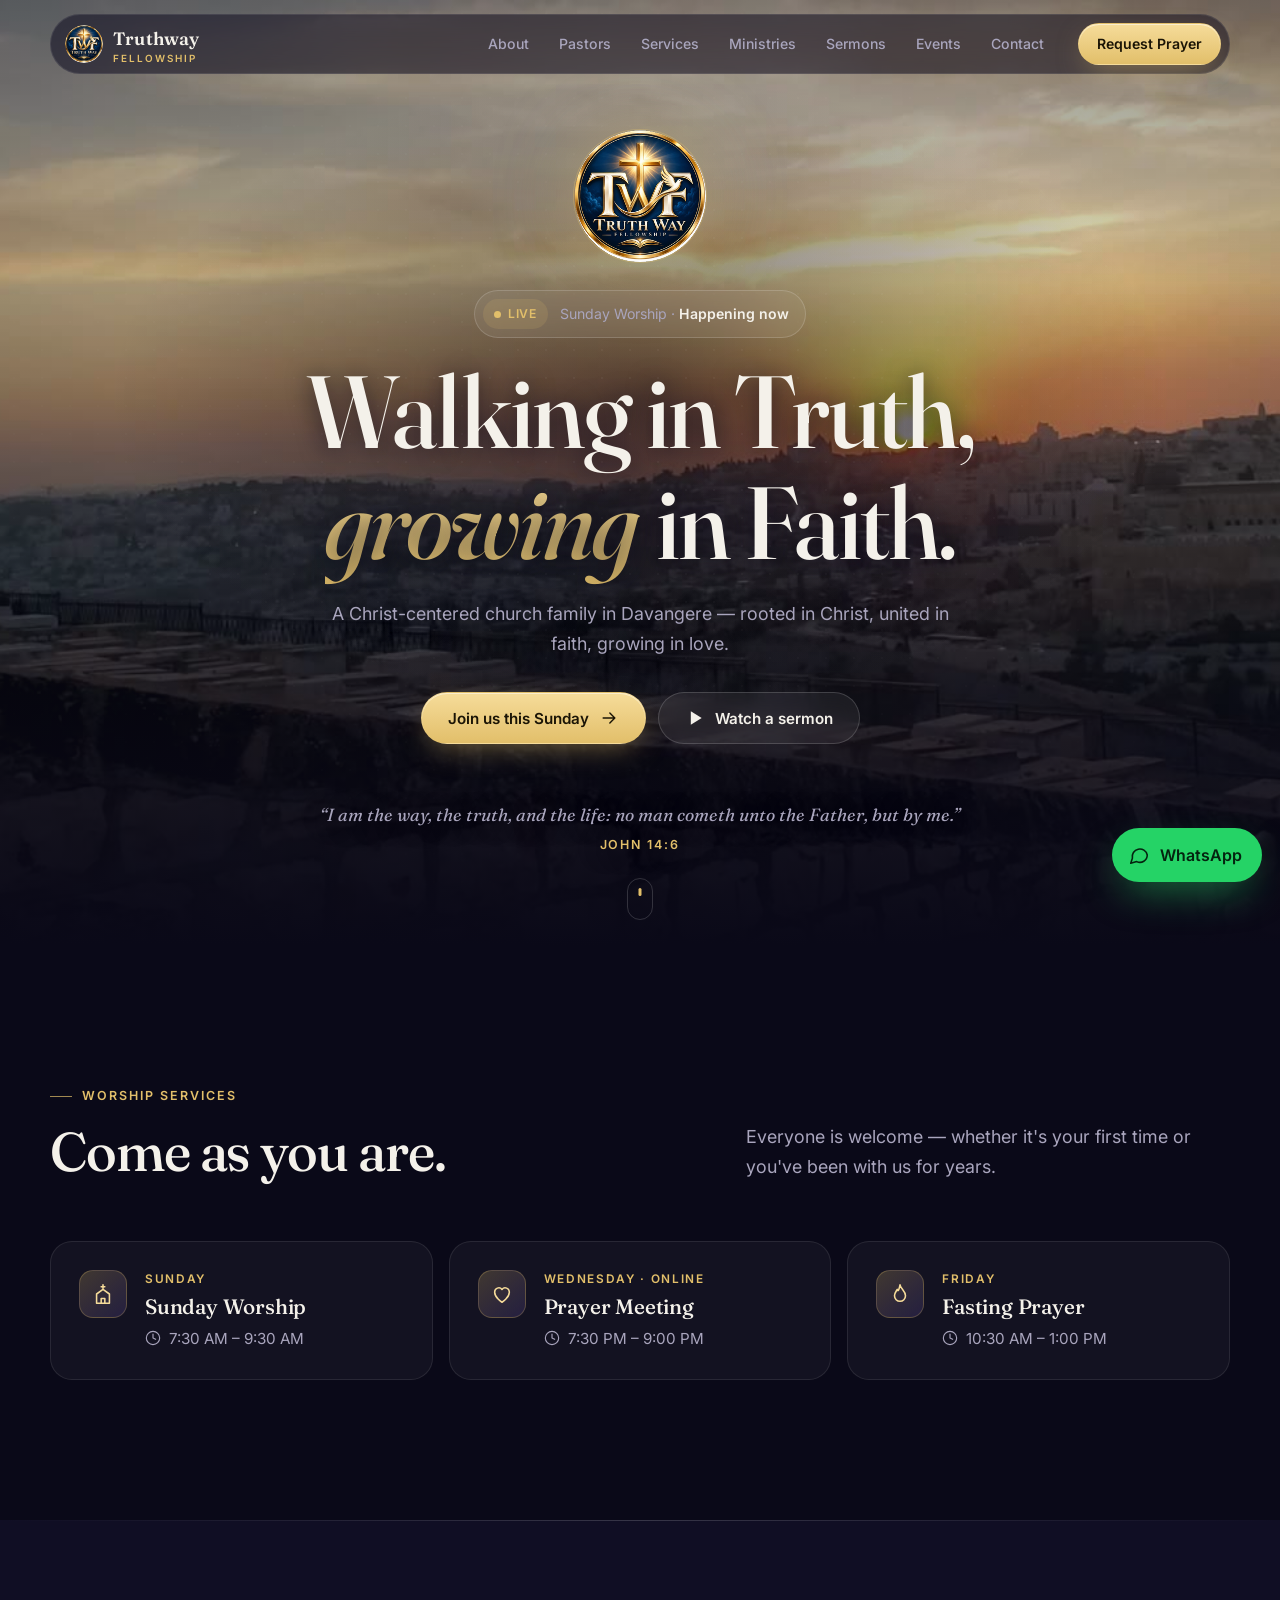
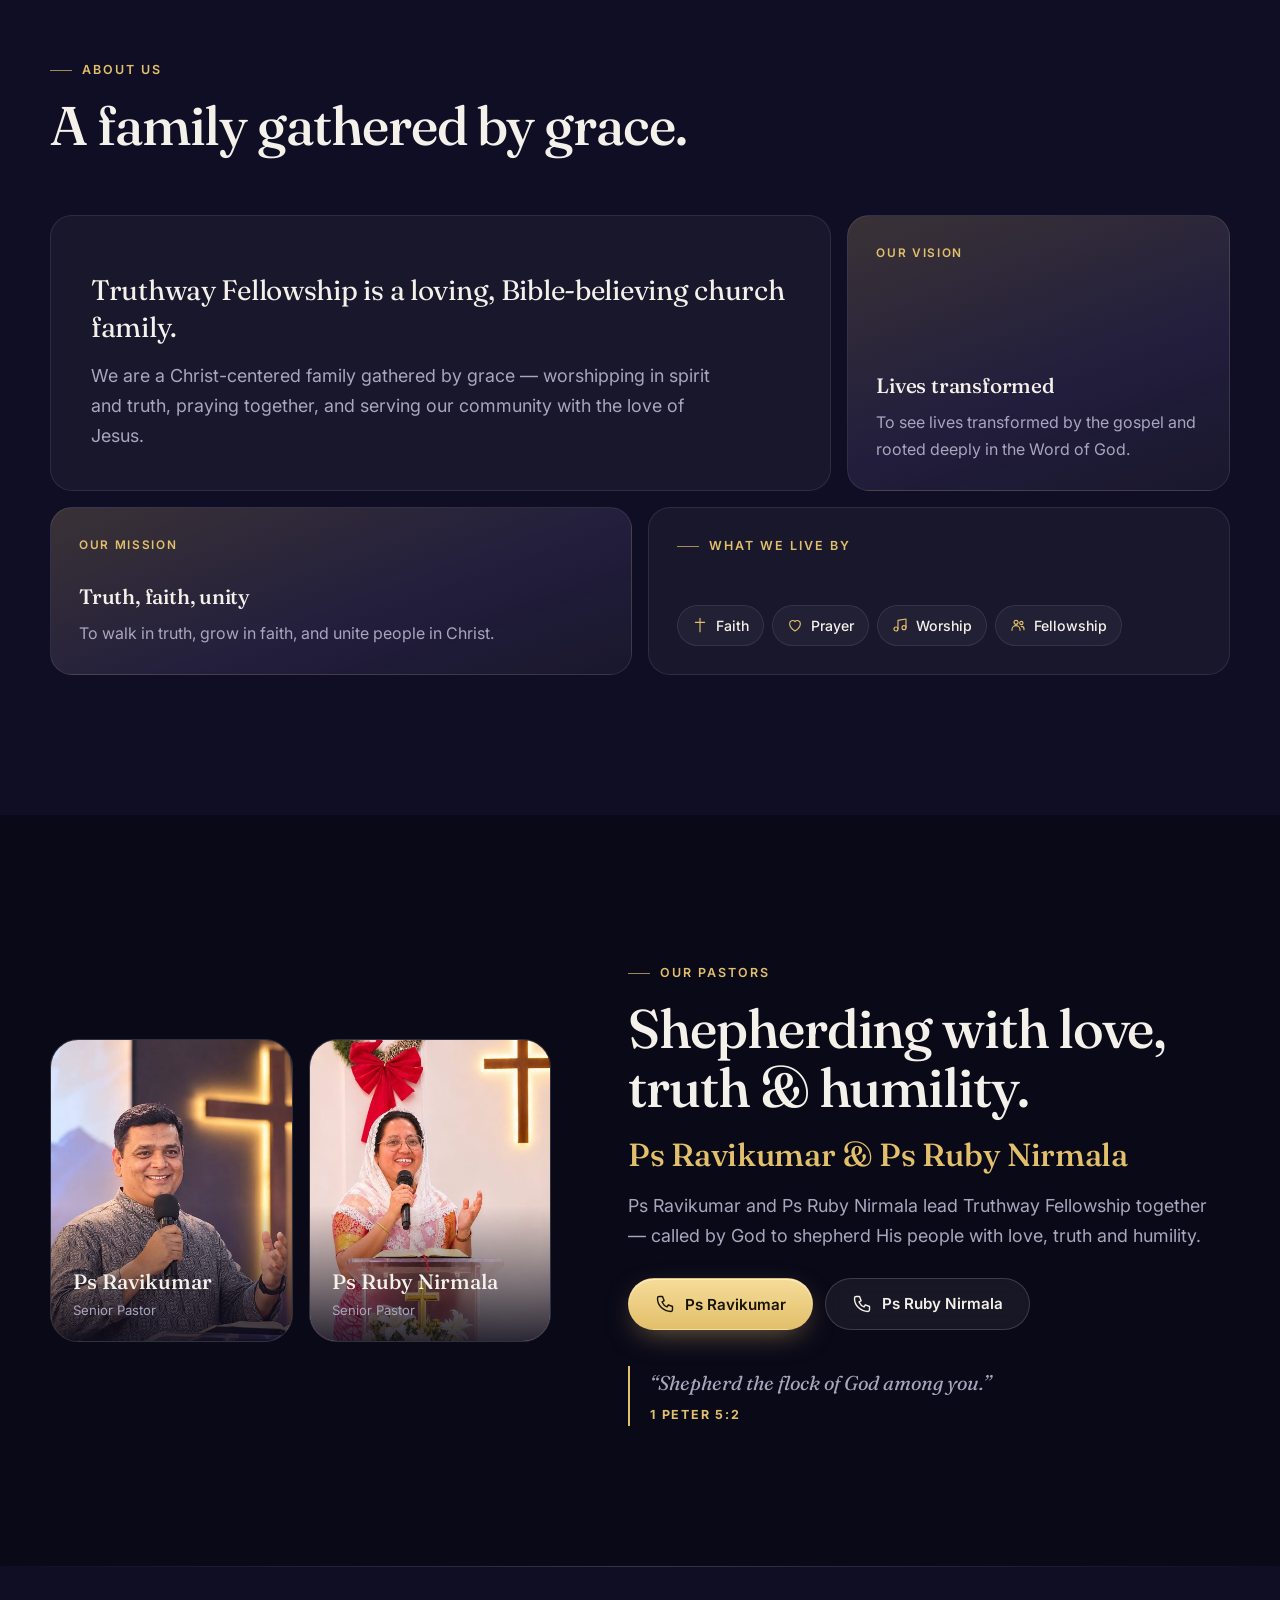
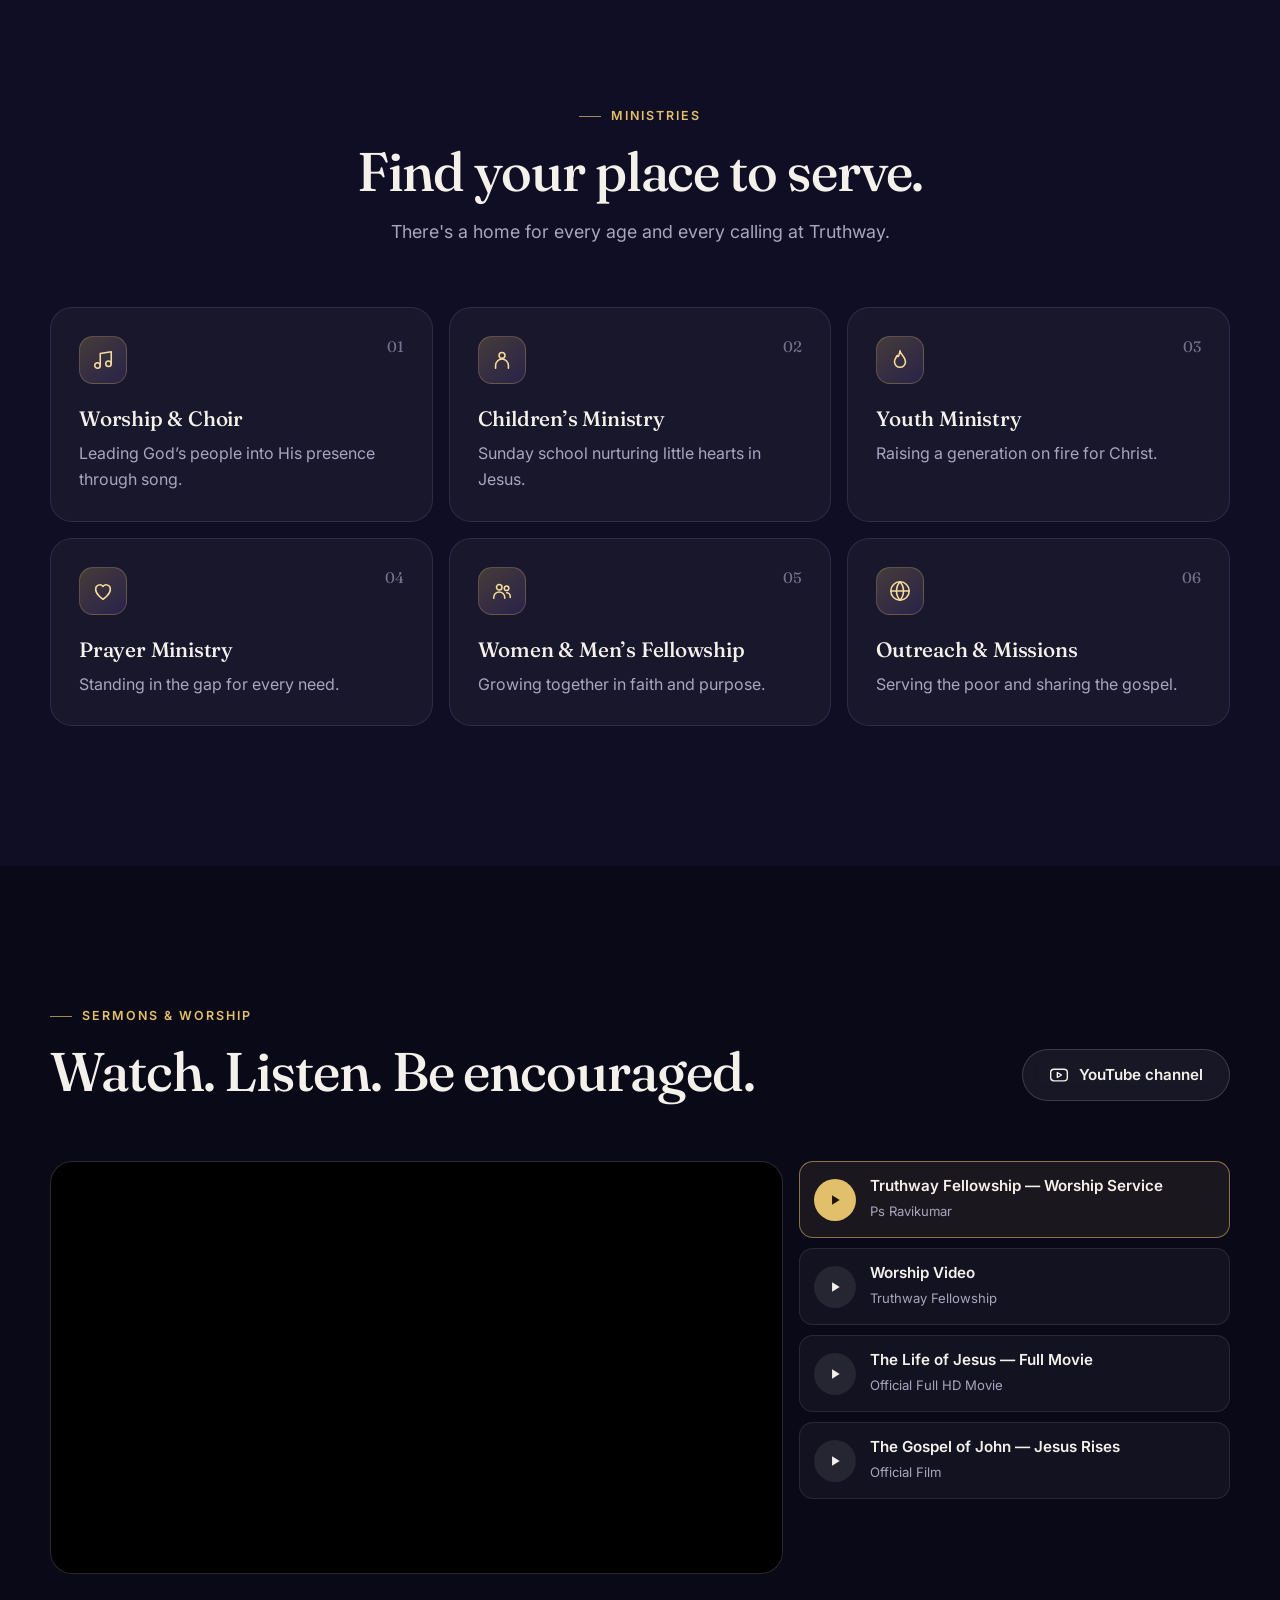
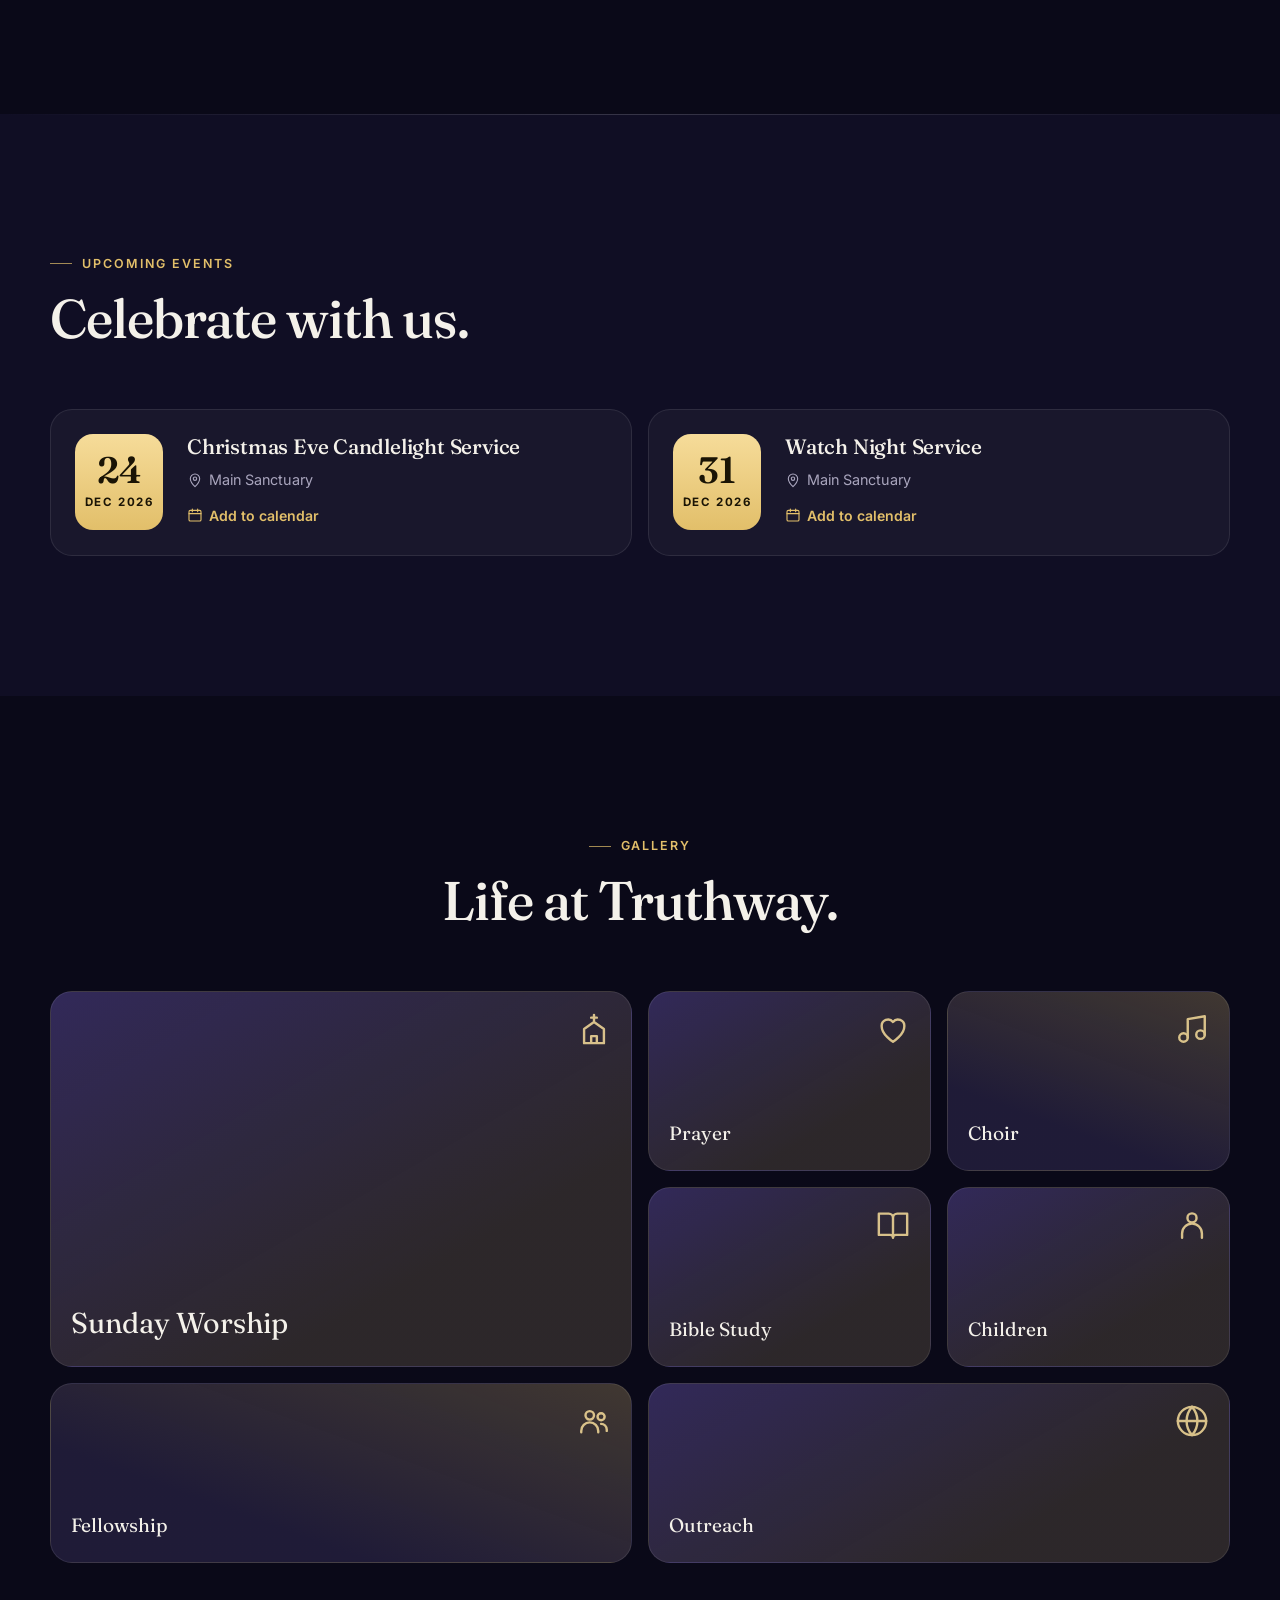
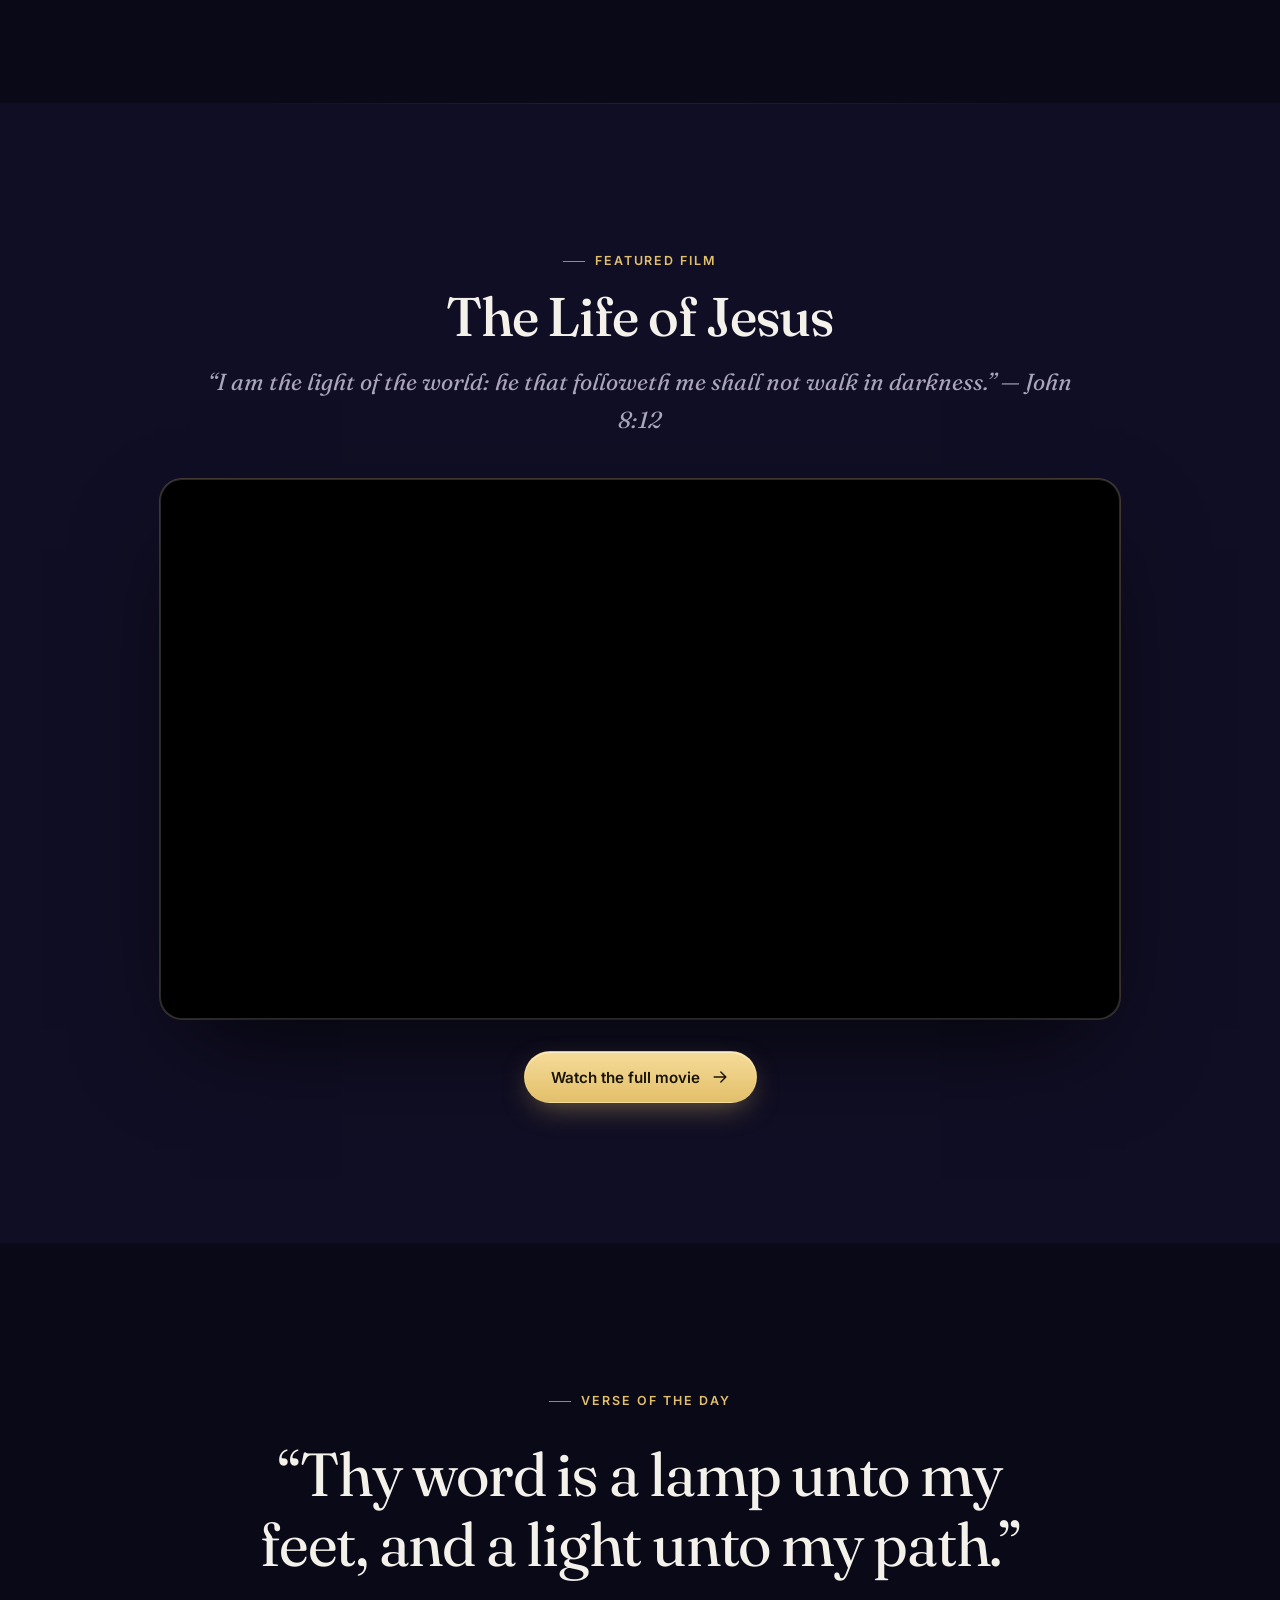
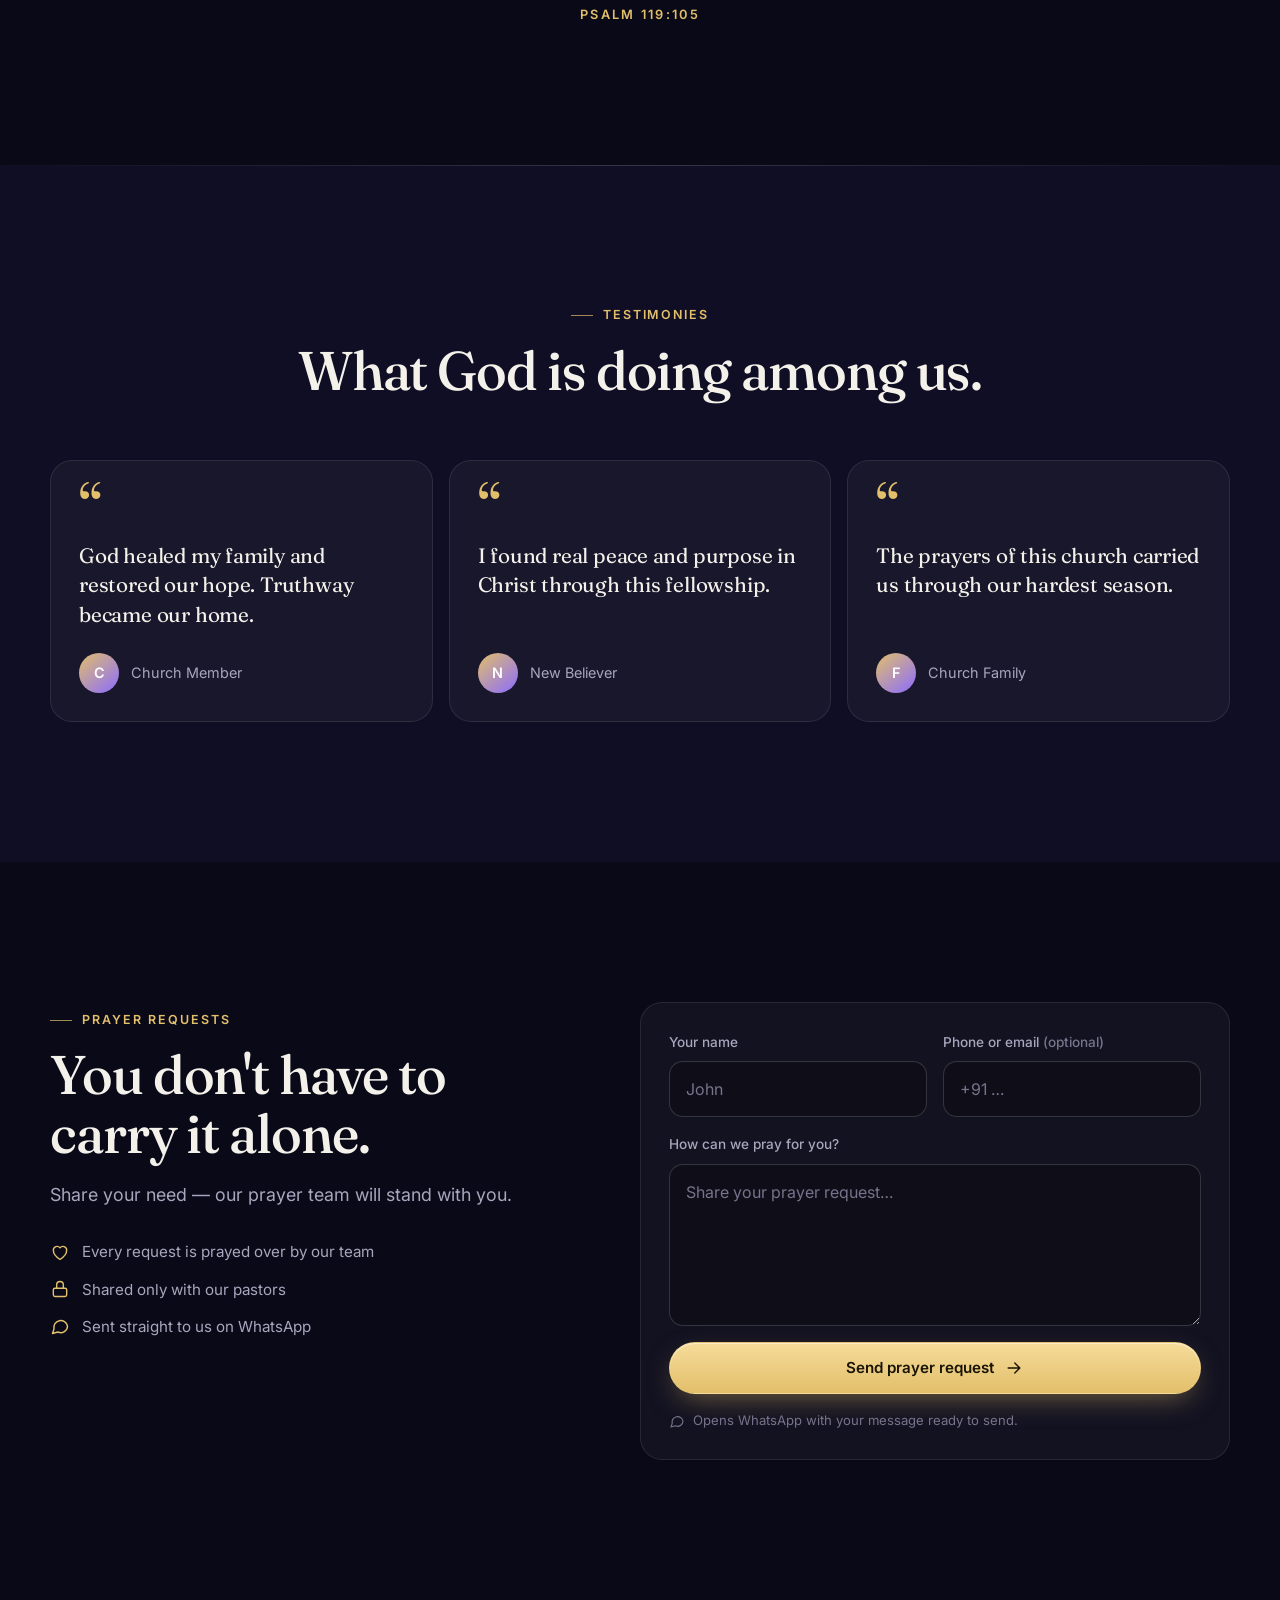
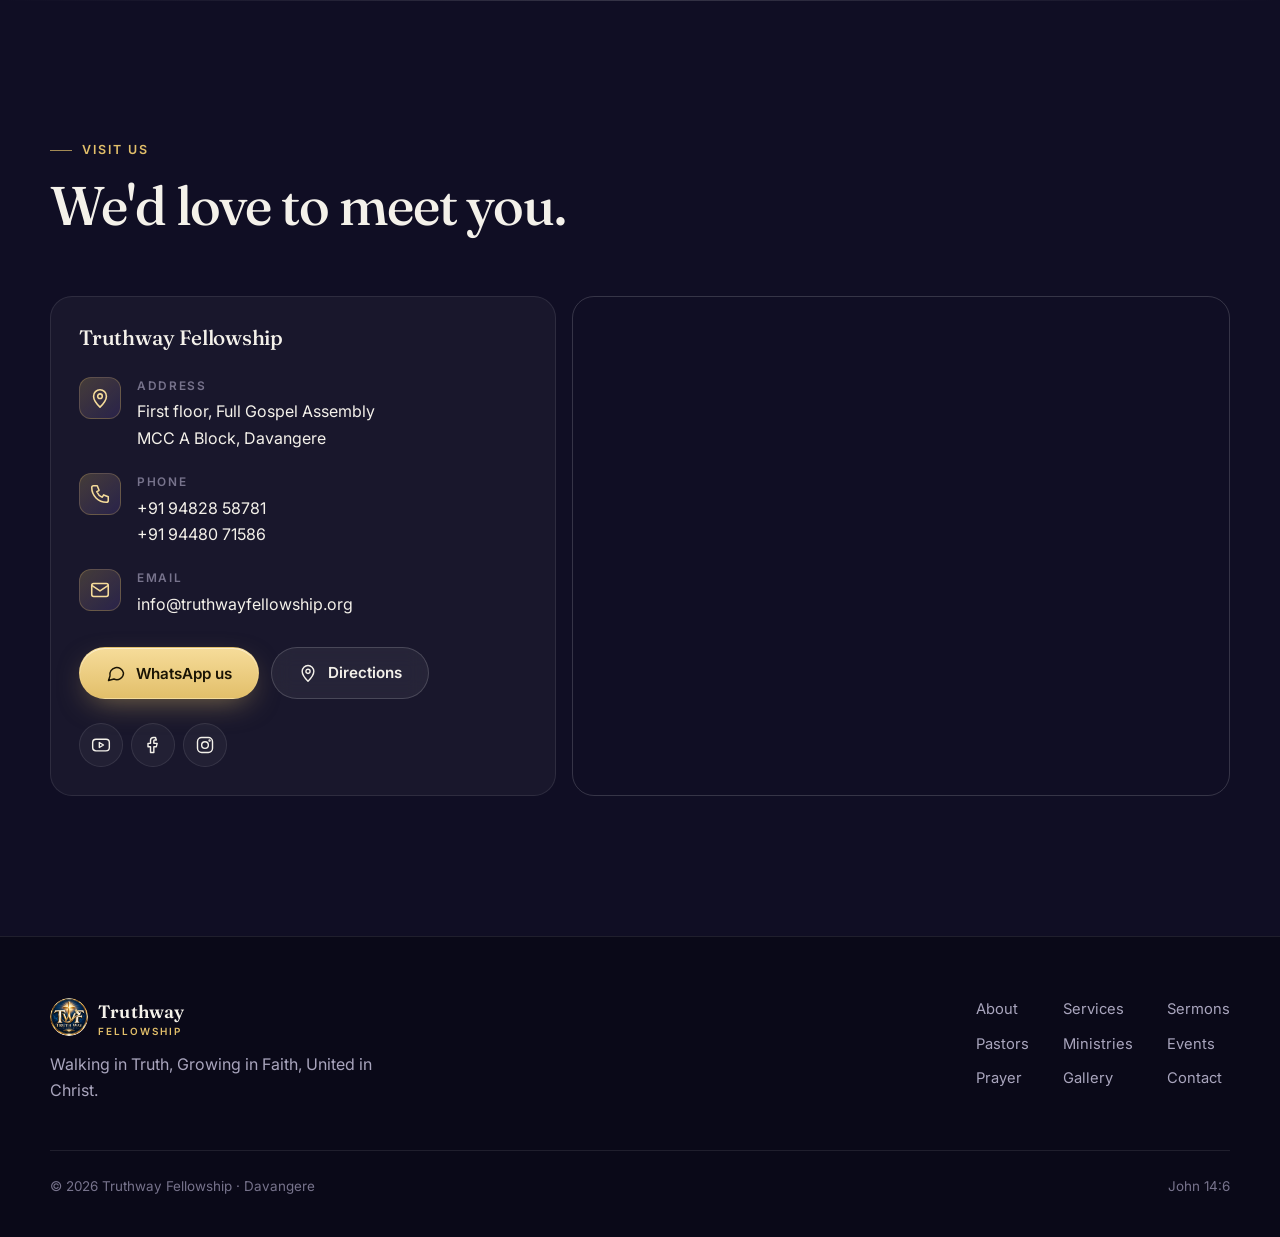
==== commit 55749455: "Correct spelling to Ruby Nirmala Co-Authored-By: Claude Opus 5.5 <noreply@anthropic.com> Claude-Sess" ====
--- a/index.html
+++ b/index.html
@@ -161,11 +161,11 @@
     <div class="reveal">
       <span class="eyebrow">Our pastors</span>
       <h2 style="margin-top:16px">Shepherding with love, truth &amp; humility.</h2>
-      <h3 class="gold">Ps Ravikumar &amp; Ps Ruby Nirumala</h3>
-      <p class="lead">Ps Ravikumar and Ps Ruby Nirumala lead Truthway Fellowship together — called by God to shepherd His people with love, truth and humility.</p>
+      <h3 class="gold">Ps Ravikumar &amp; Ps Ruby Nirmala</h3>
+      <p class="lead">Ps Ravikumar and Ps Ruby Nirmala lead Truthway Fellowship together — called by God to shepherd His people with love, truth and humility.</p>
       <div class="row">
         <a class="btn btn-gold" href="tel:+919482858781"><svg class="icon"><use href="#i-phone"/></svg> Ps Ravikumar</a>
-        <a class="btn btn-ghost" href="tel:+919448071586"><svg class="icon"><use href="#i-phone"/></svg> Ps Ruby Nirumala</a>
+        <a class="btn btn-ghost" href="tel:+919448071586"><svg class="icon"><use href="#i-phone"/></svg> Ps Ruby Nirmala</a>
       </div>
       <p class="quote">“Shepherd the flock of God among you.”<b>1 Peter 5:2</b></p>
     </div>
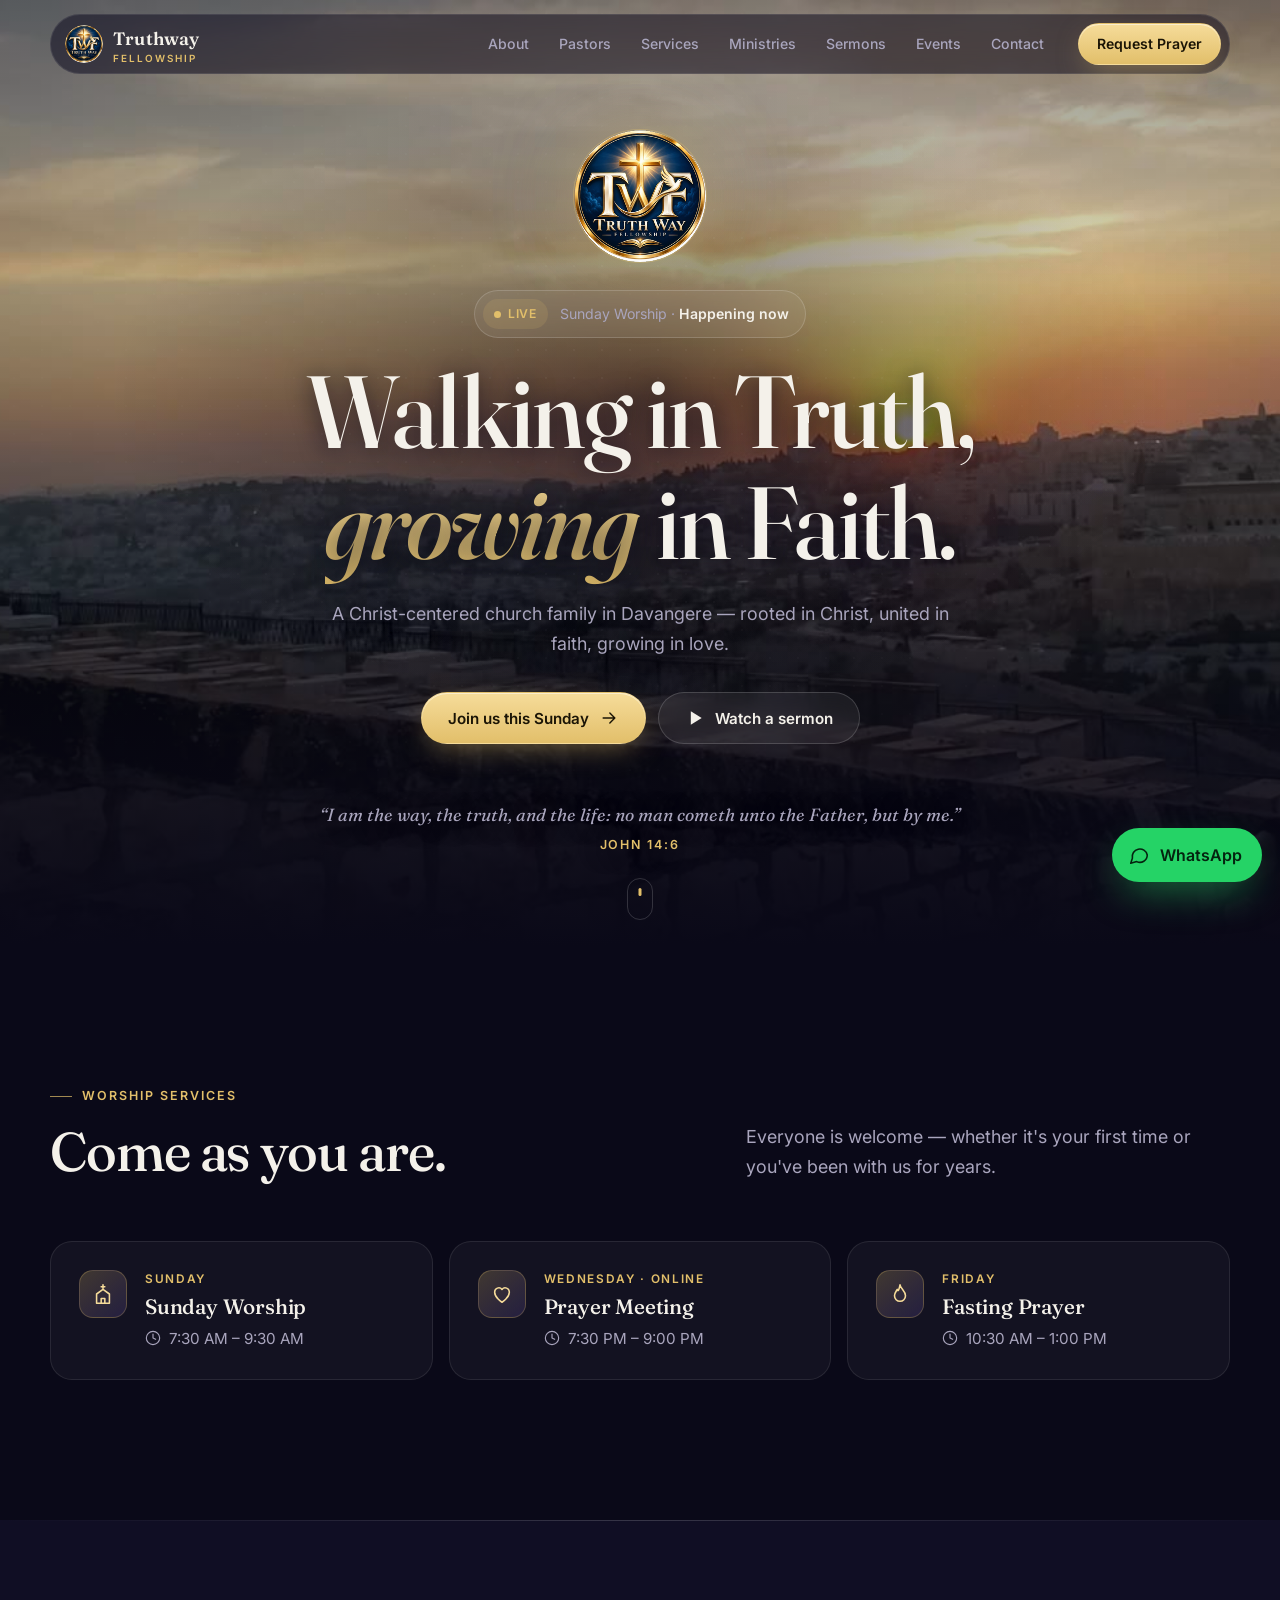
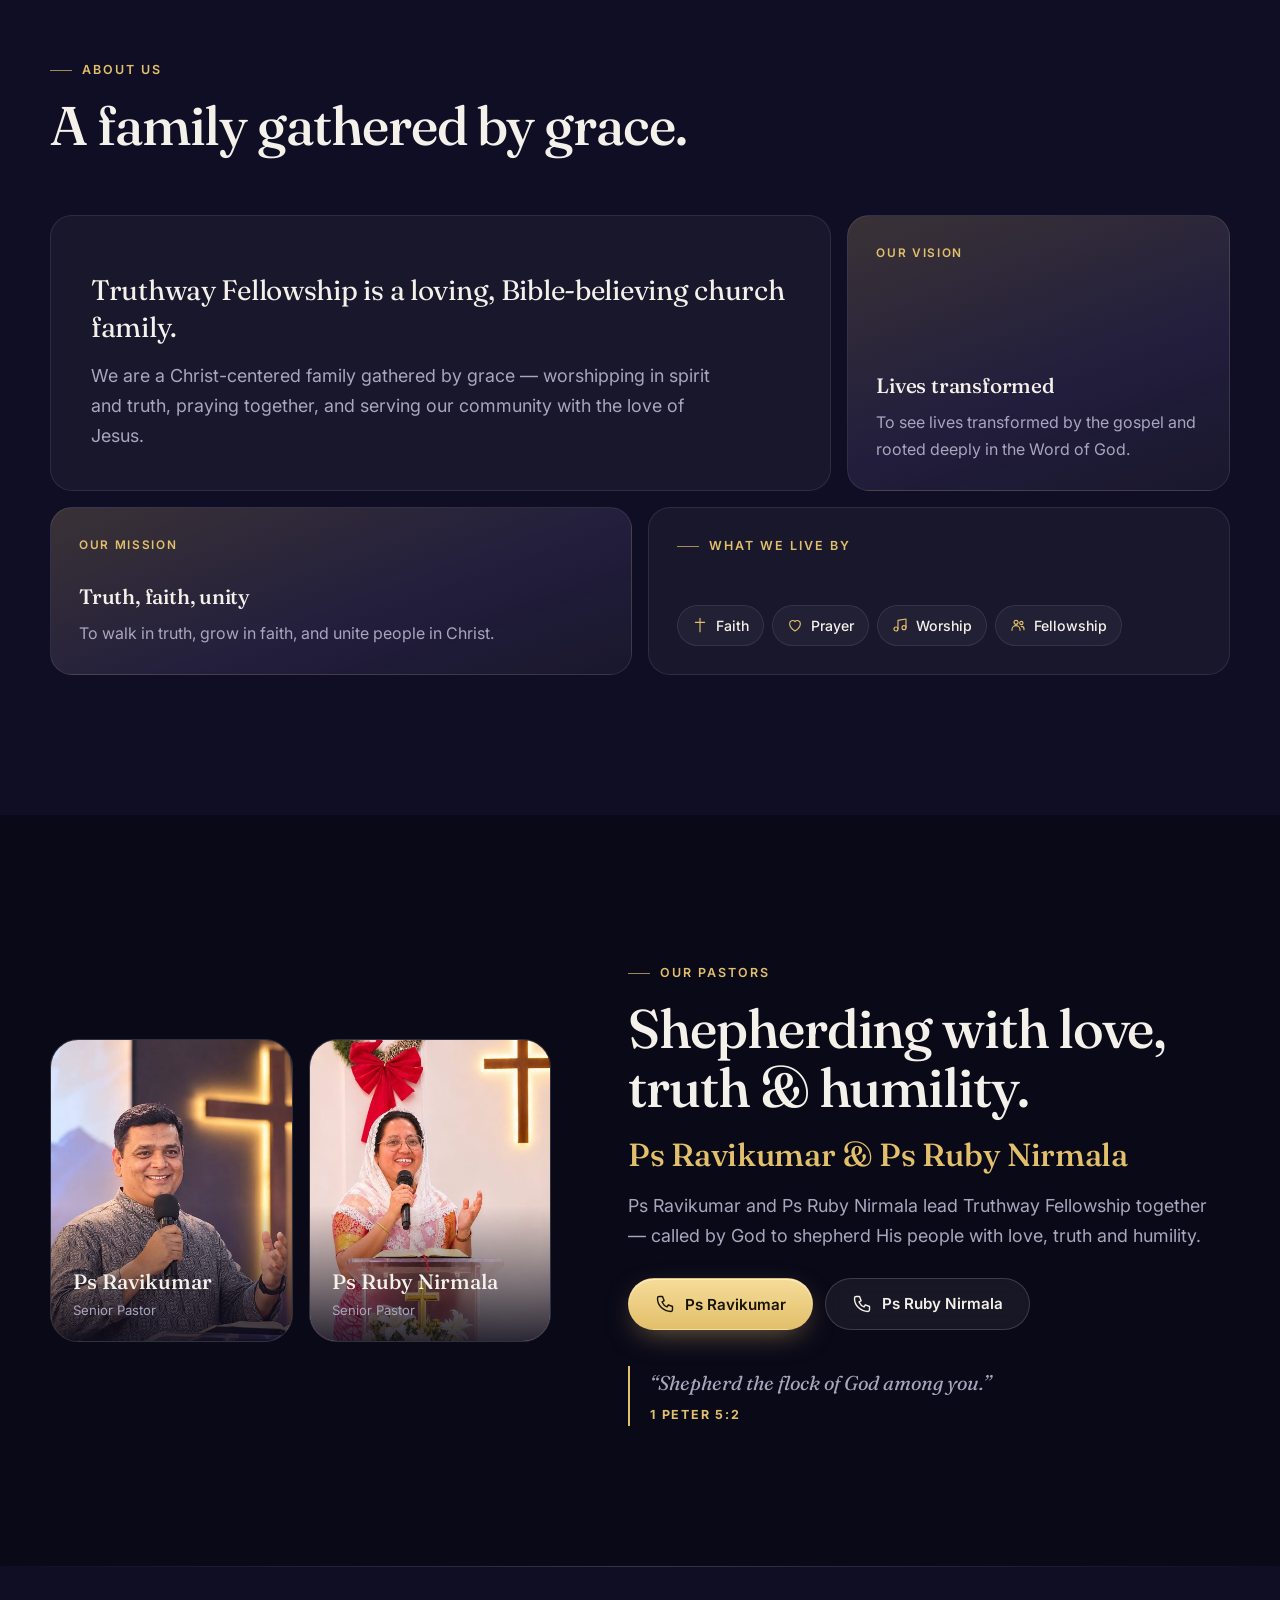
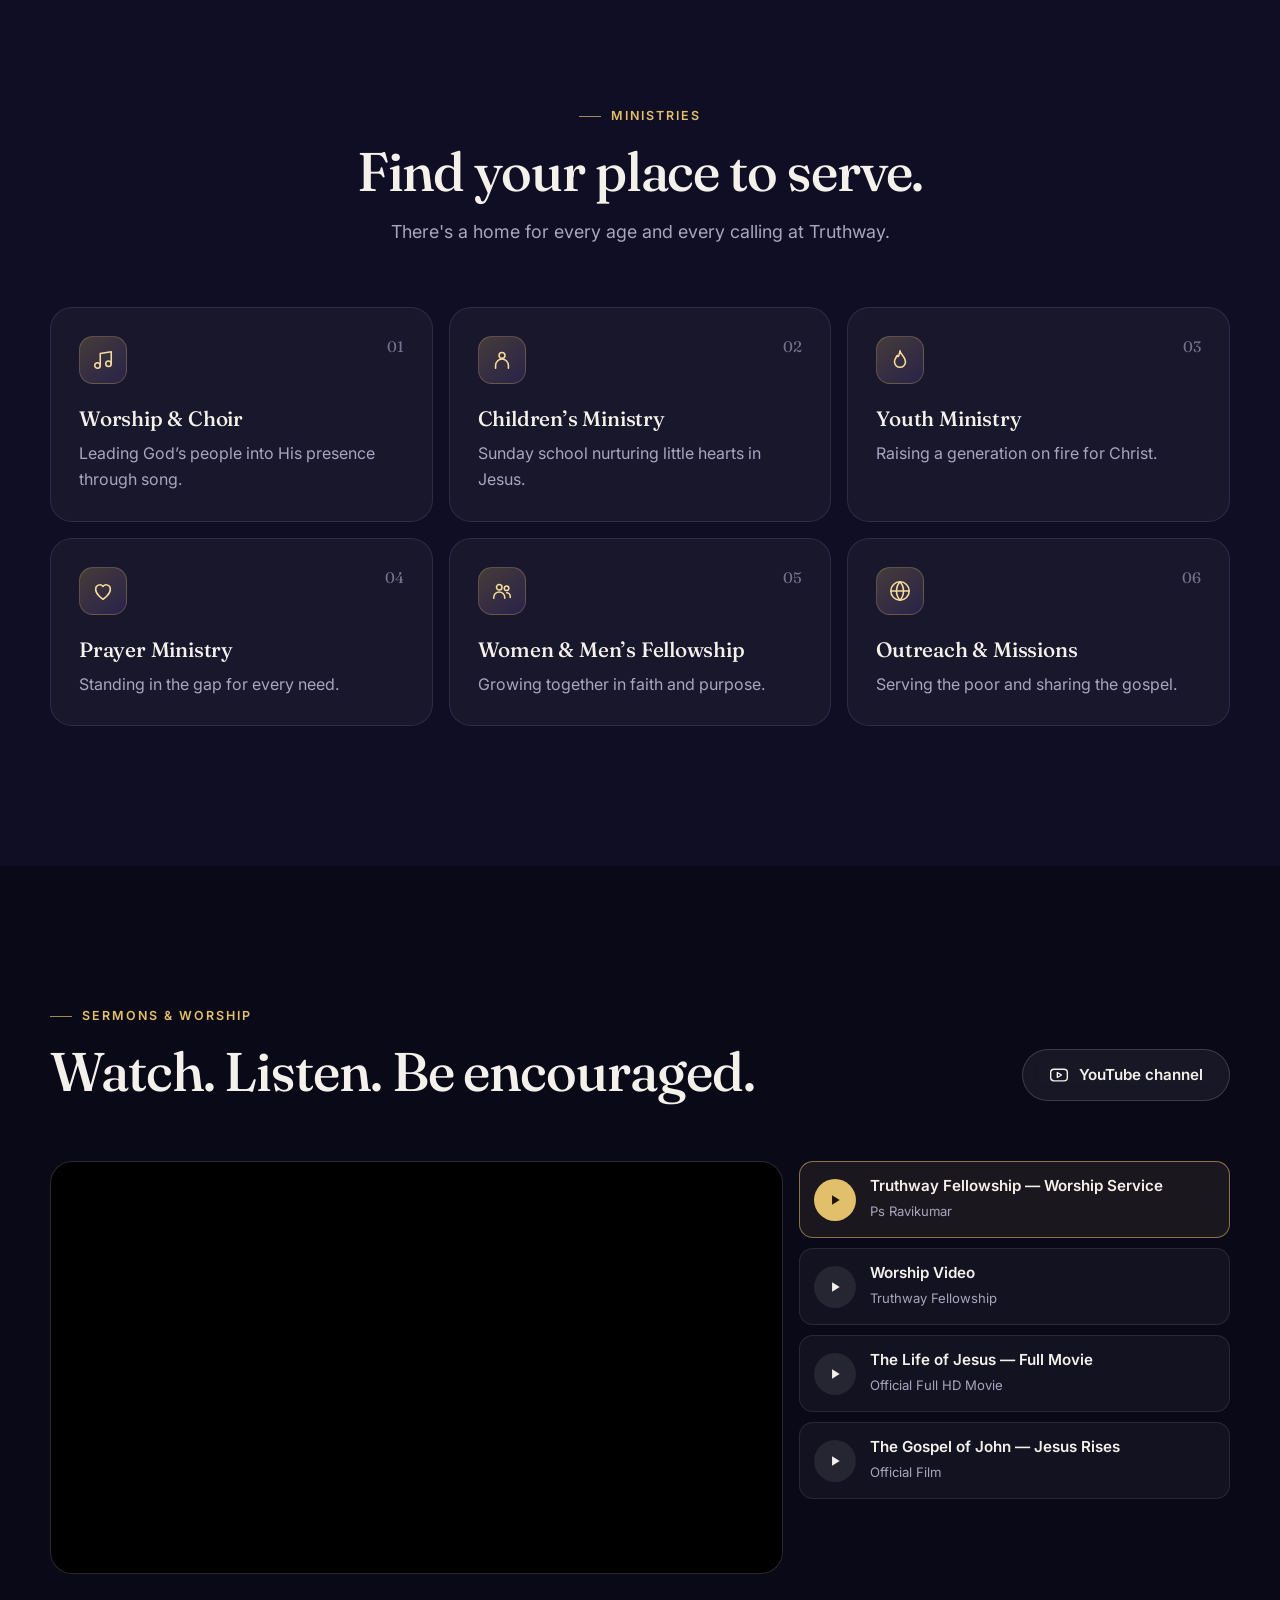
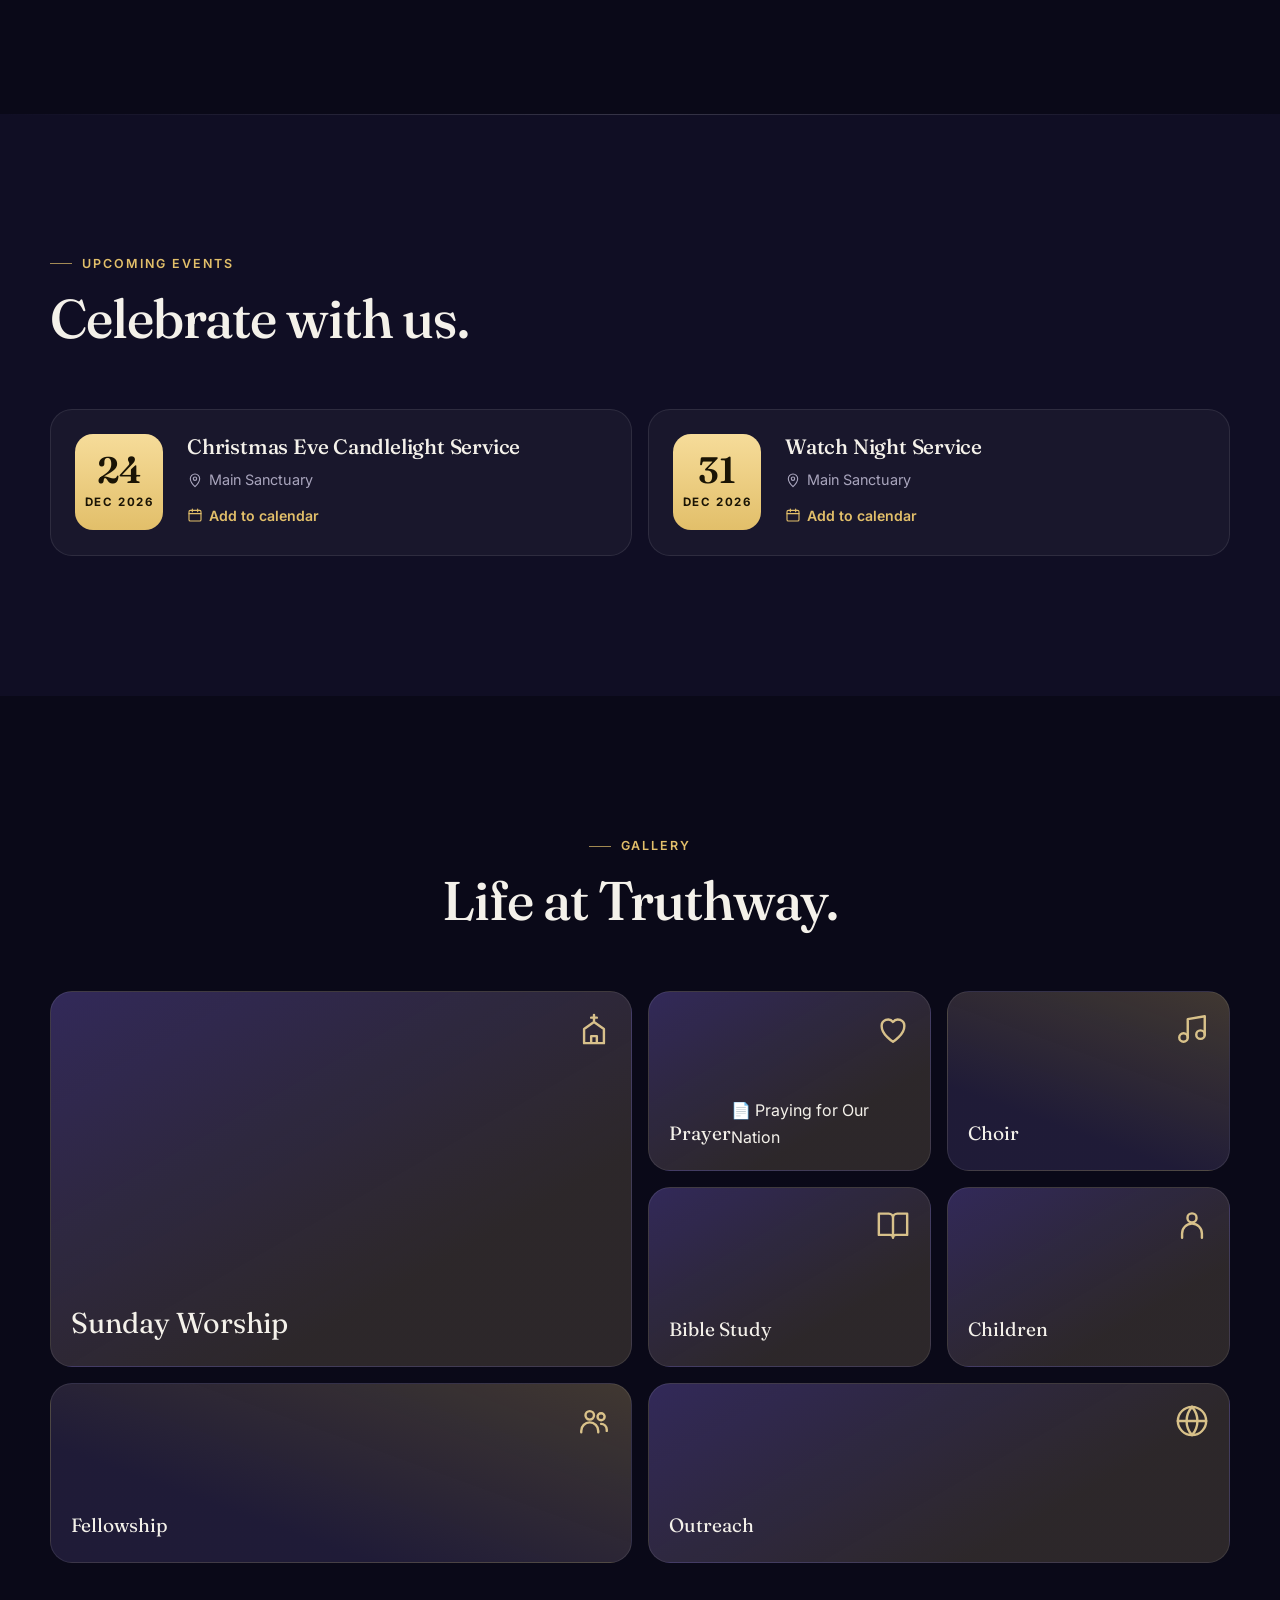
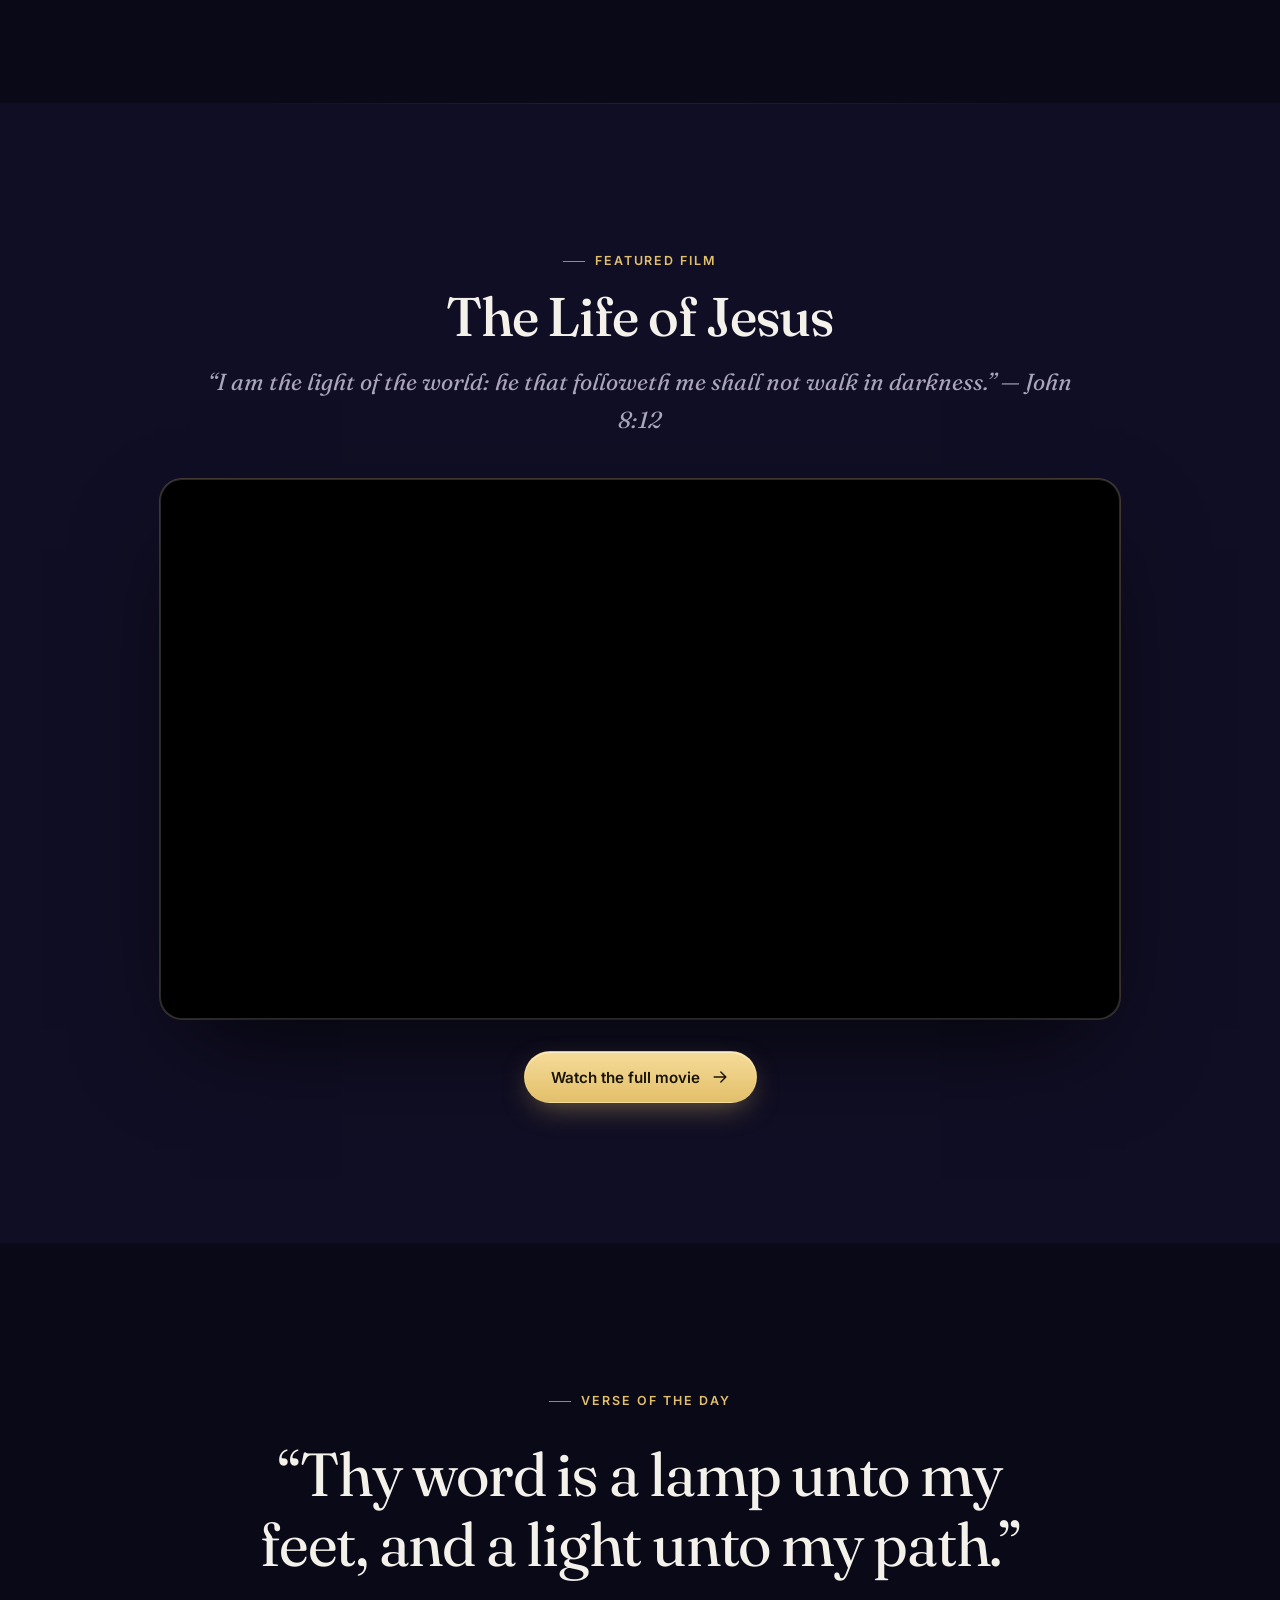
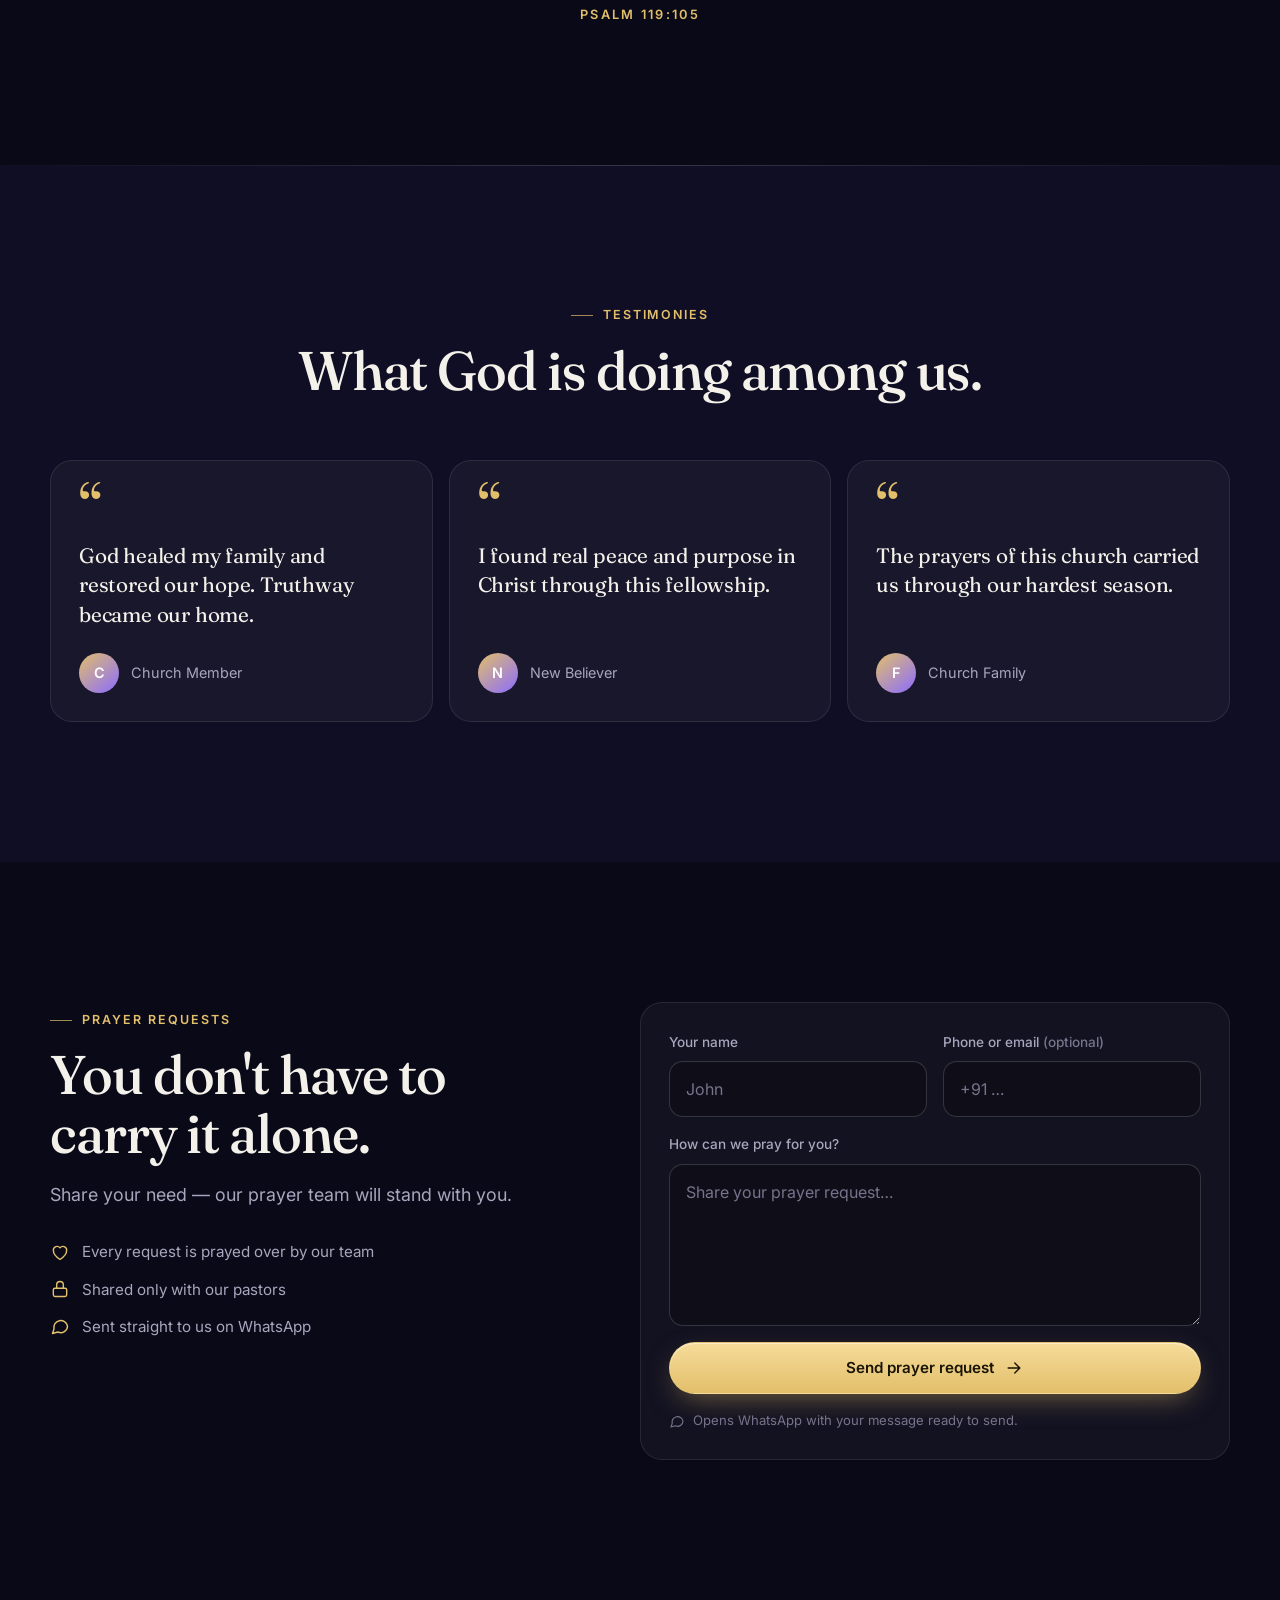
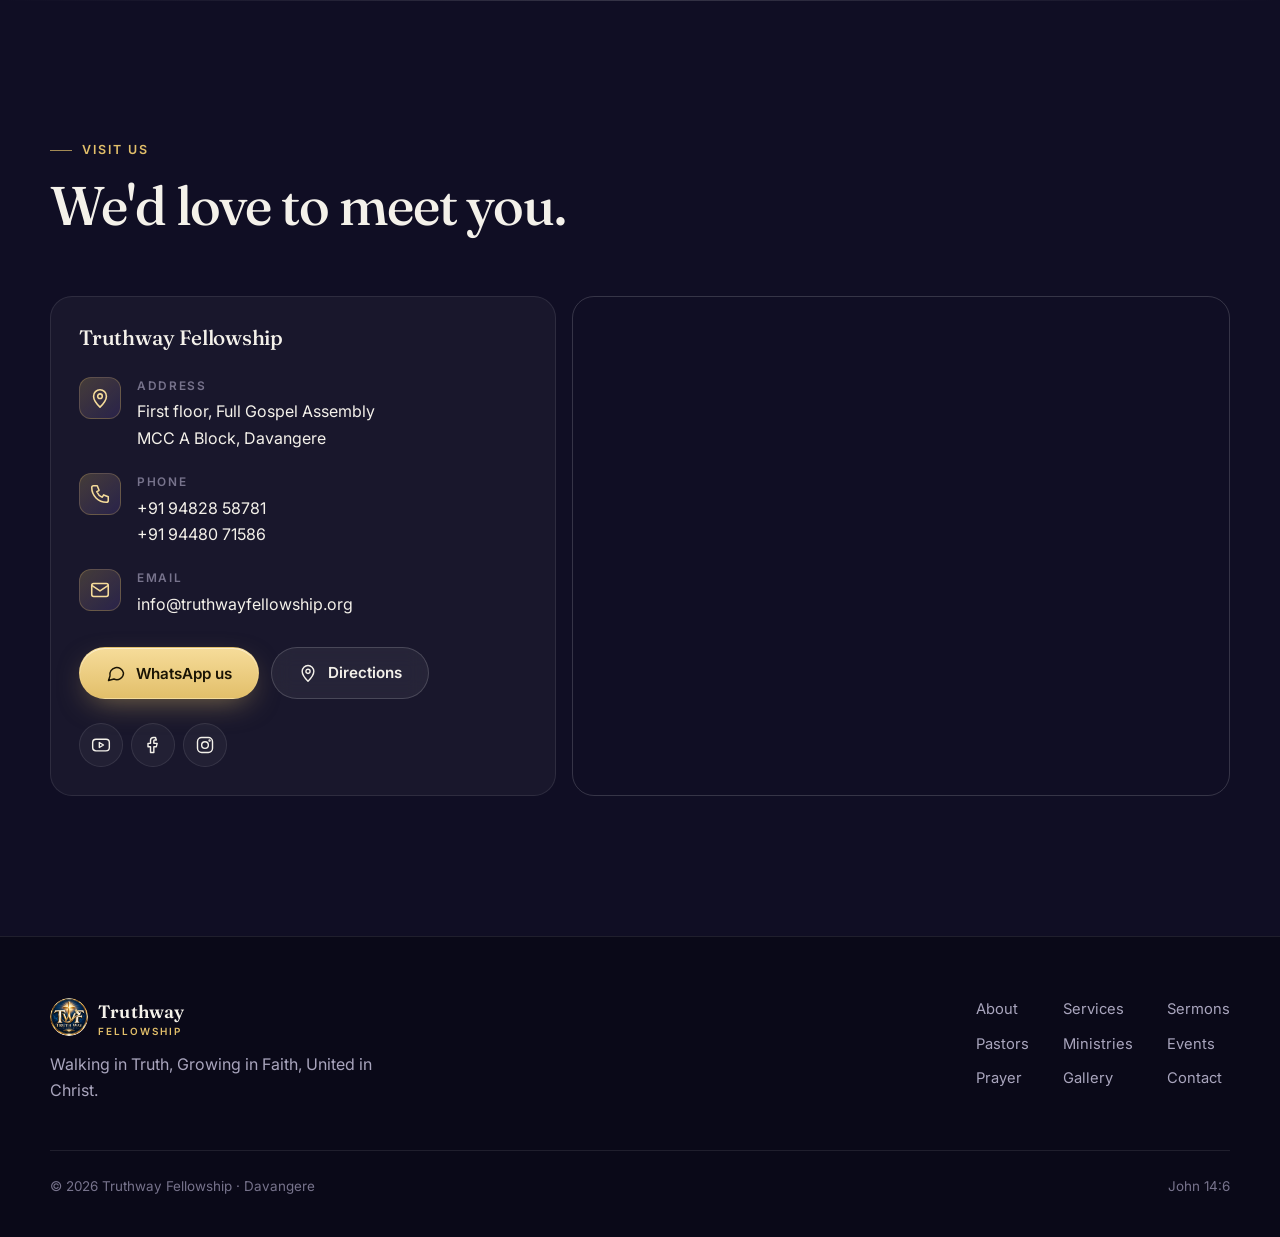
==== commit 7e49fdea: "add prayer pdf link to the gallery Added a section for prayer resources with a link to a PDF." ====
--- a/index.html
+++ b/index.html
@@ -223,7 +223,13 @@
     <div class="section-head center reveal"><span class="eyebrow">Gallery</span><h2>Life at Truthway.</h2></div>
     <div class="gallery reveal">
       <div class="tile big"><svg class="icon"><use href="#i-church"/></svg><span>Sunday Worship</span></div>
-      <div class="tile"><svg class="icon"><use href="#i-heart"/></svg><span>Prayer</span></div>
+      <div class="tile">
+  <svg class="icon"><use href="#i-heart"/></svg>
+  <span>Prayer</span>
+  <div class="prayer-pdfs">
+    <a href="pdfs/Praying%20for%20our%20nation%20on%20independence%20day.pdf" target="_blank">📄 Praying for Our Nation</a>
+  </div>
+</div>
       <div class="tile"><svg class="icon"><use href="#i-music"/></svg><span>Choir</span></div>
       <div class="tile"><svg class="icon"><use href="#i-book"/></svg><span>Bible Study</span></div>
       <div class="tile"><svg class="icon"><use href="#i-child"/></svg><span>Children</span></div>
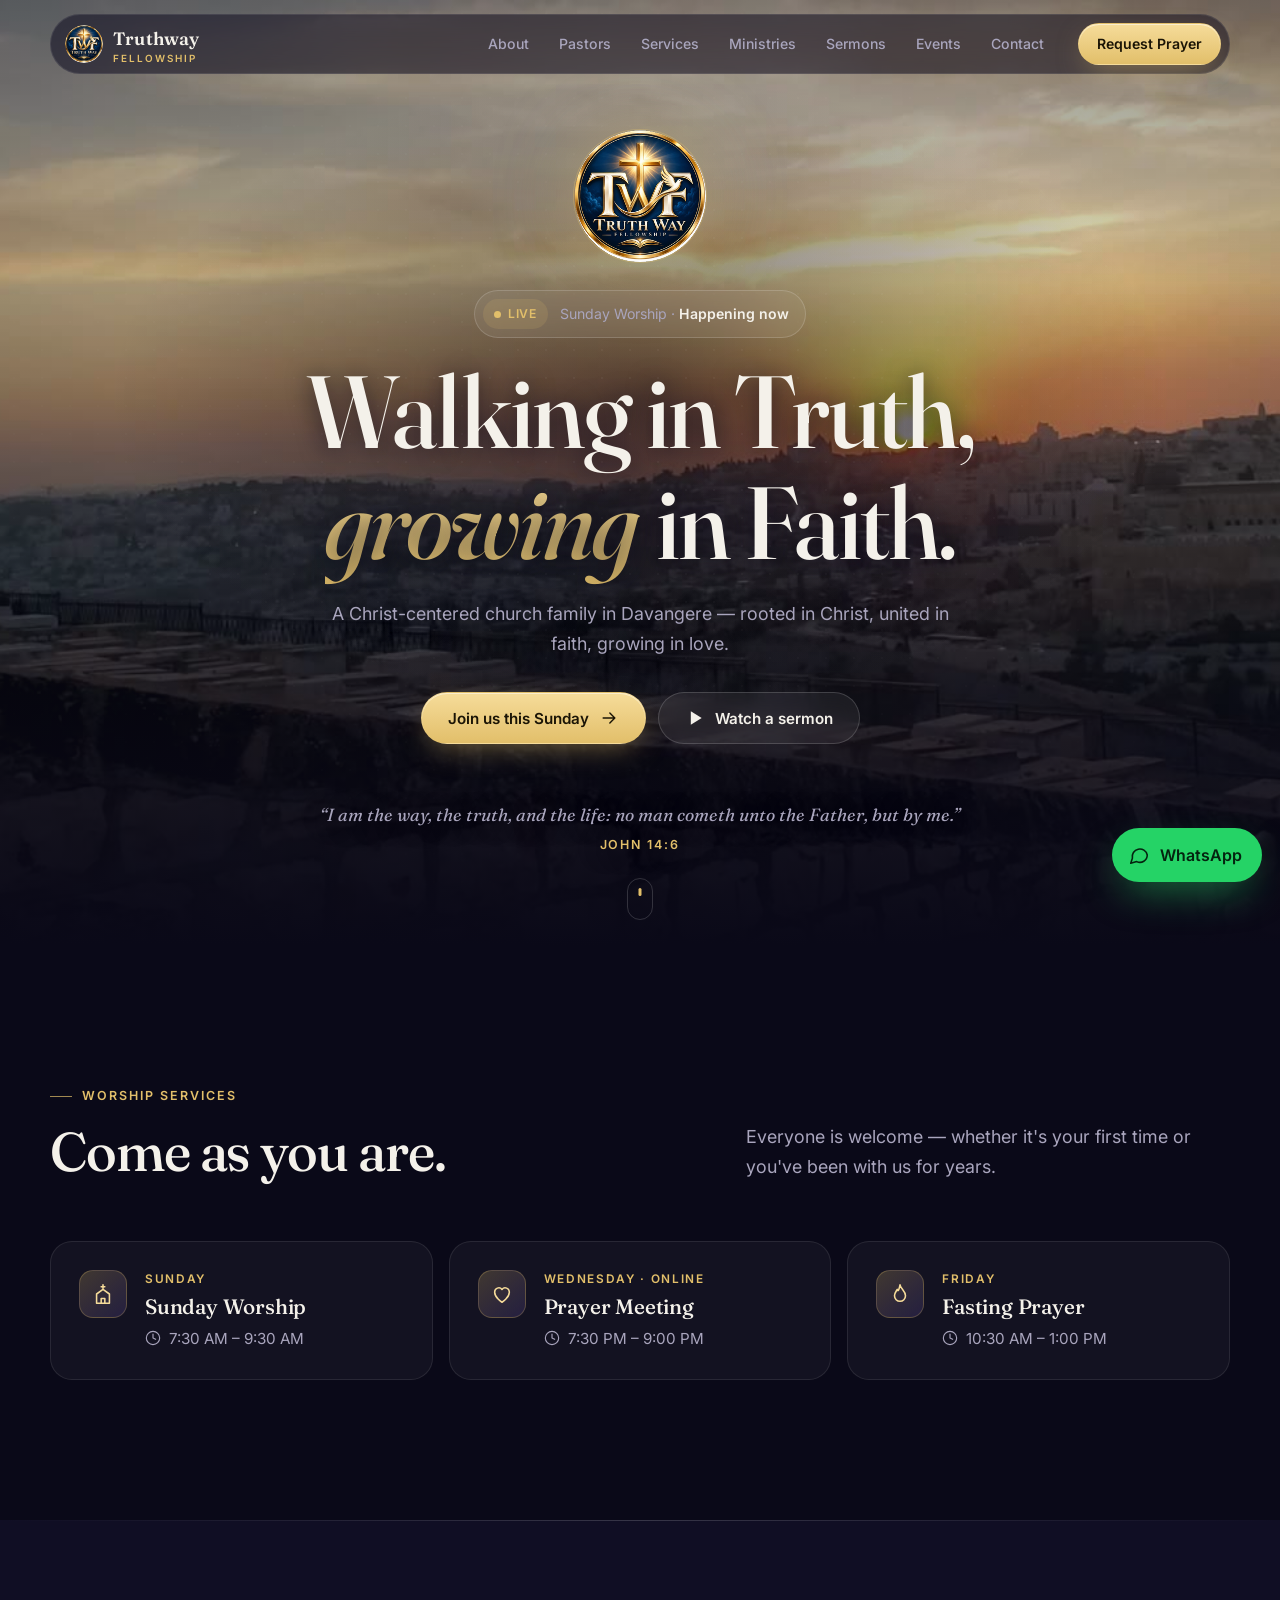
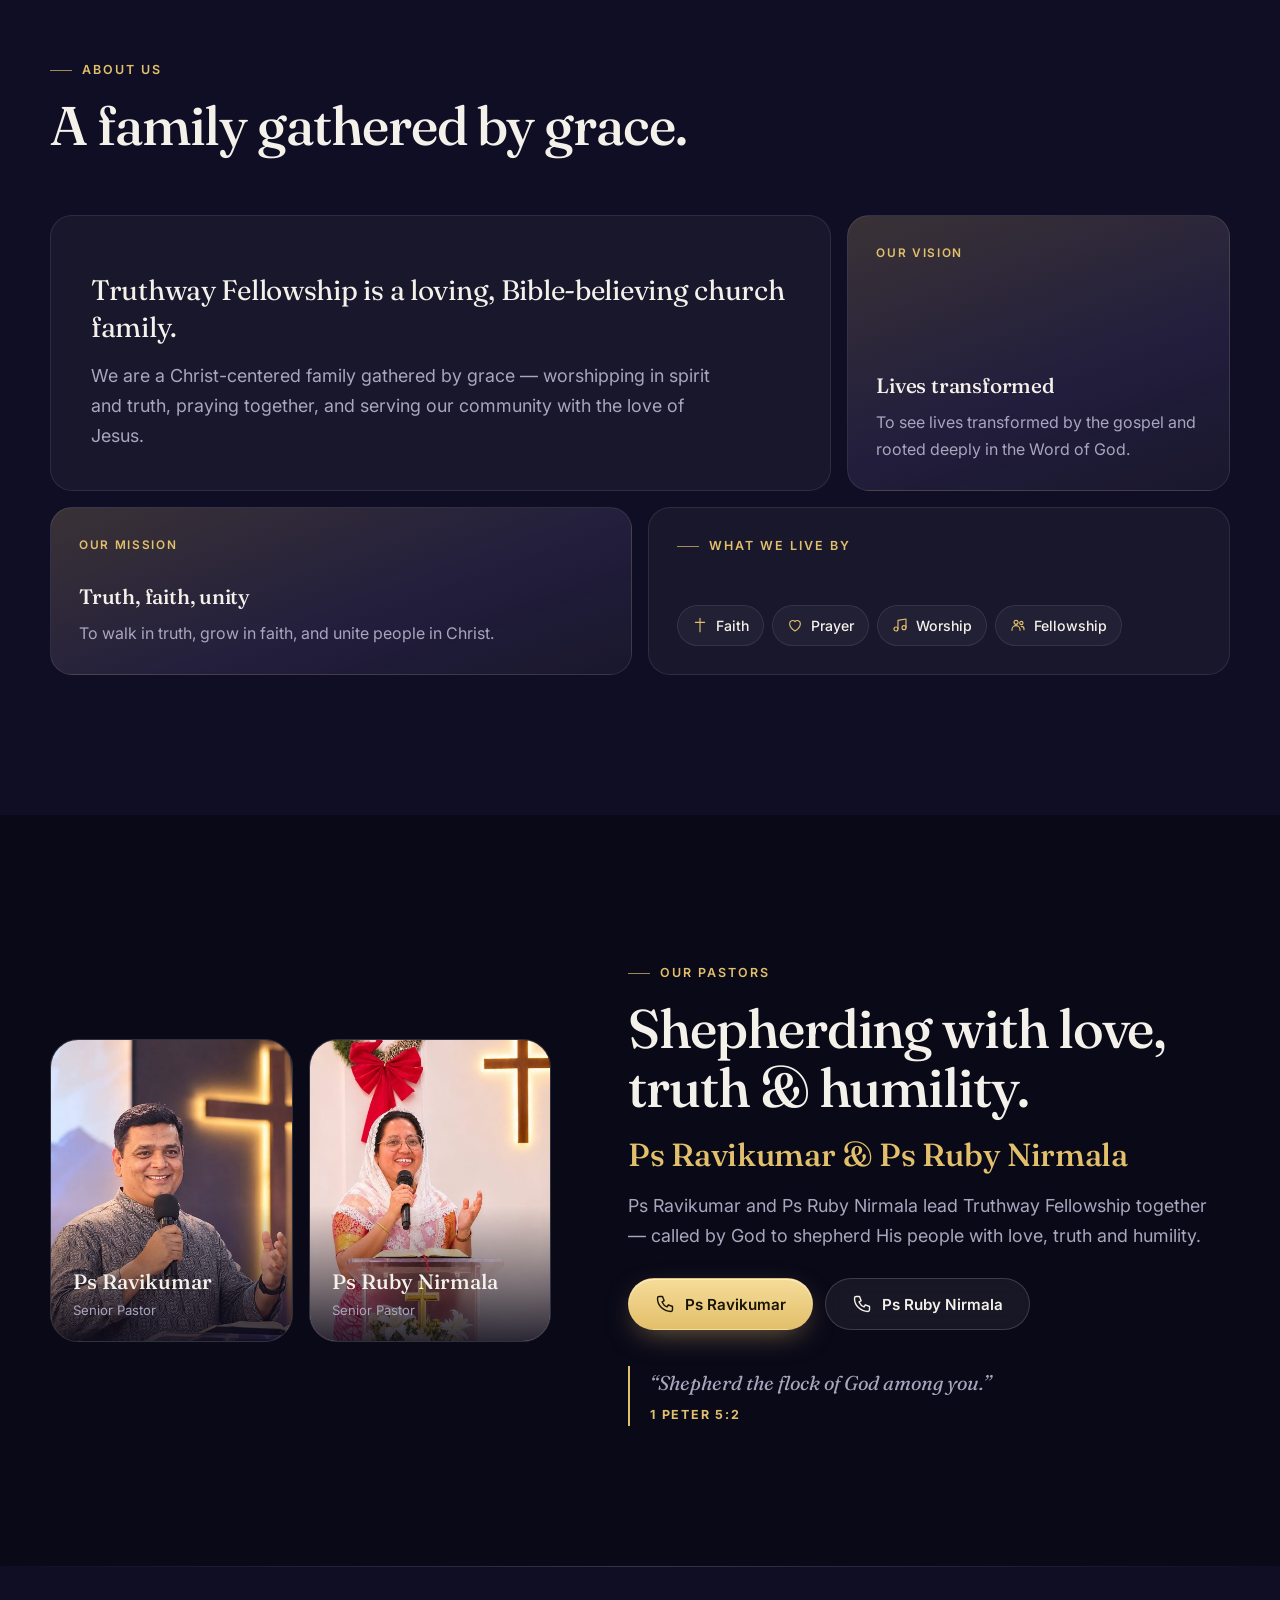
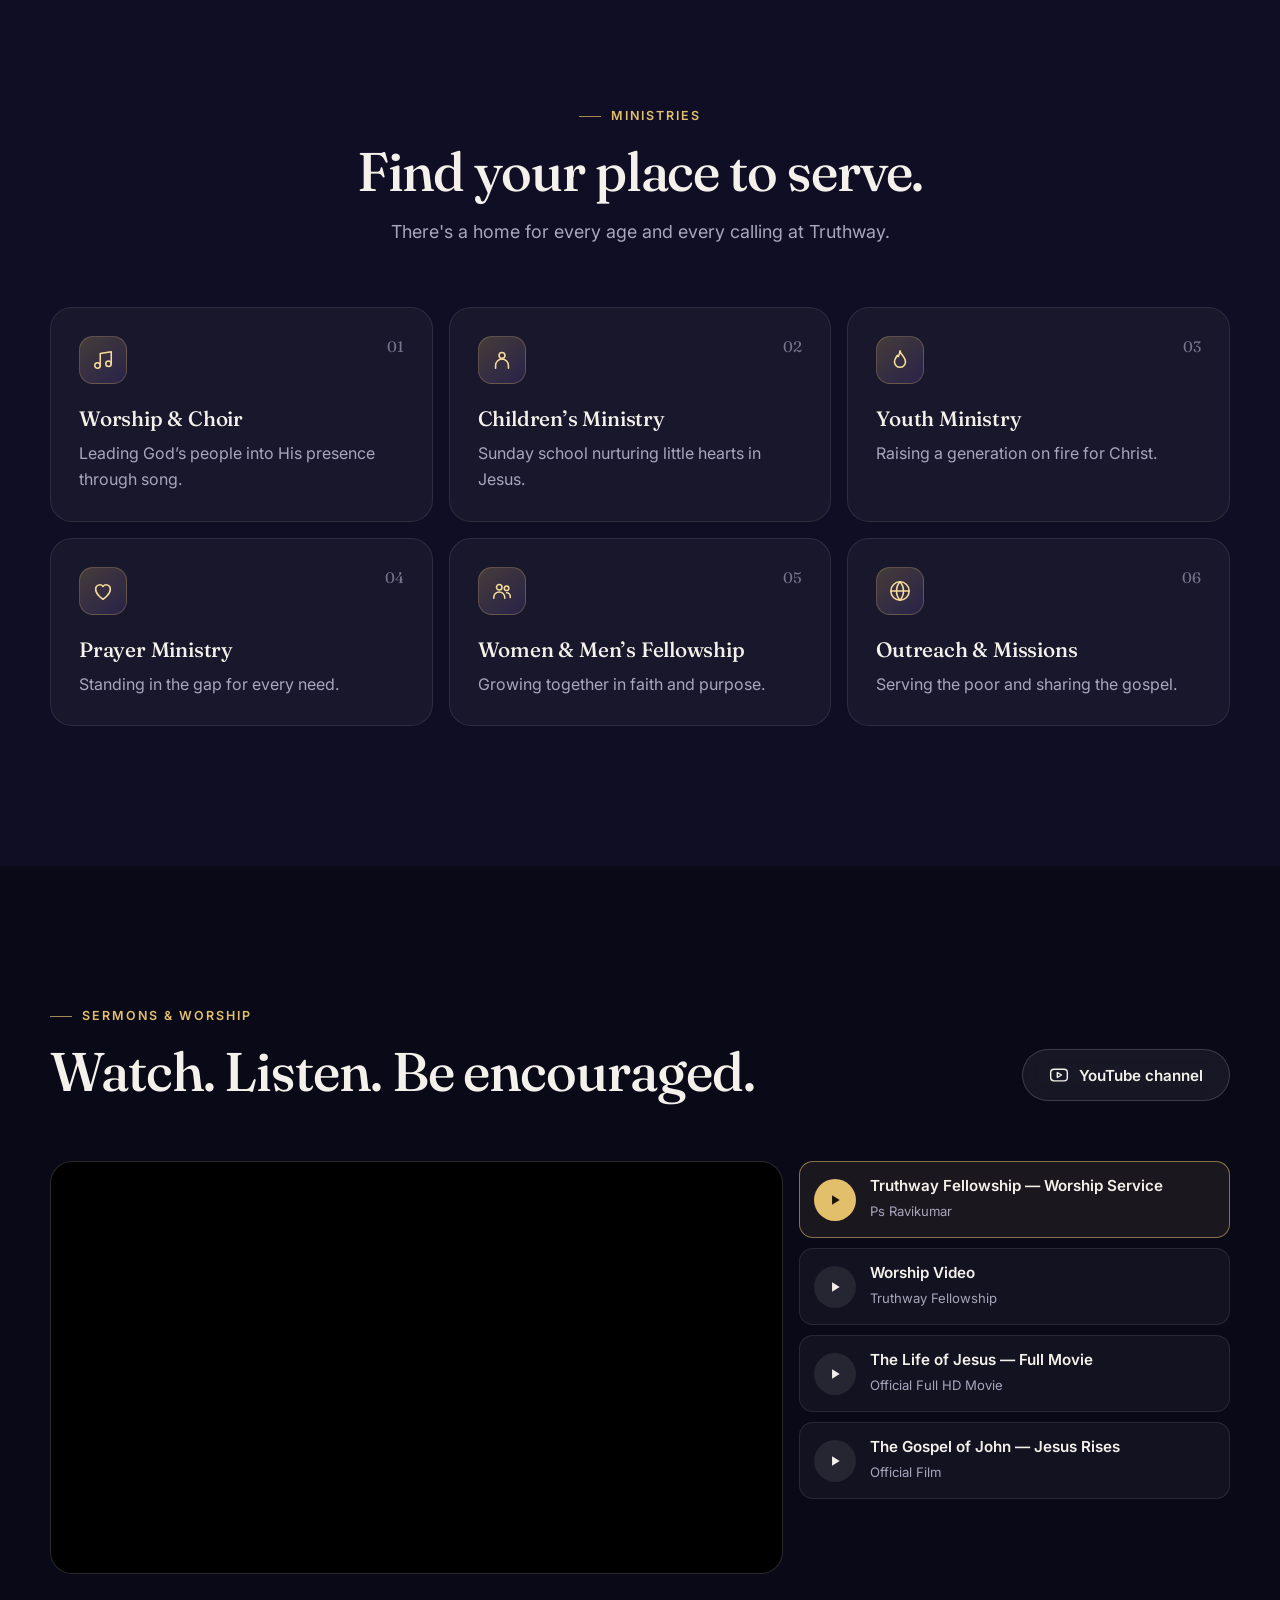
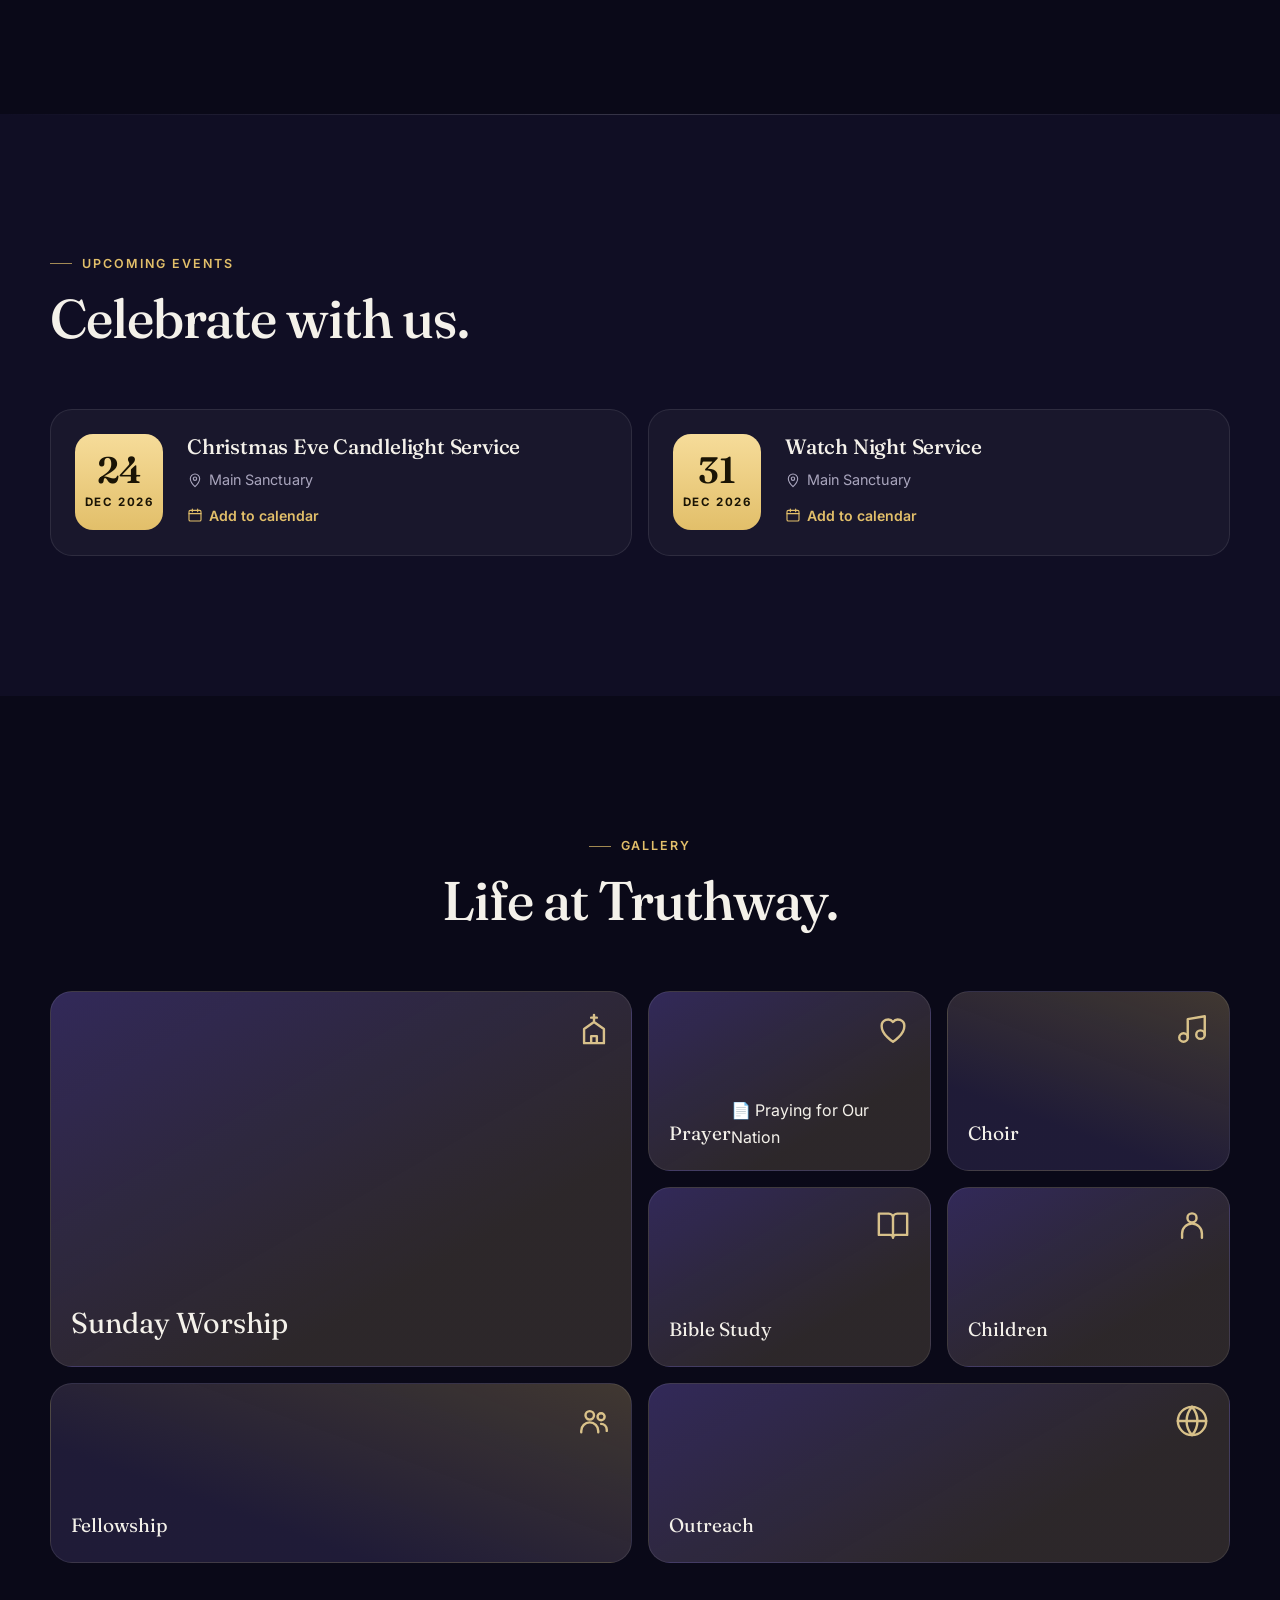
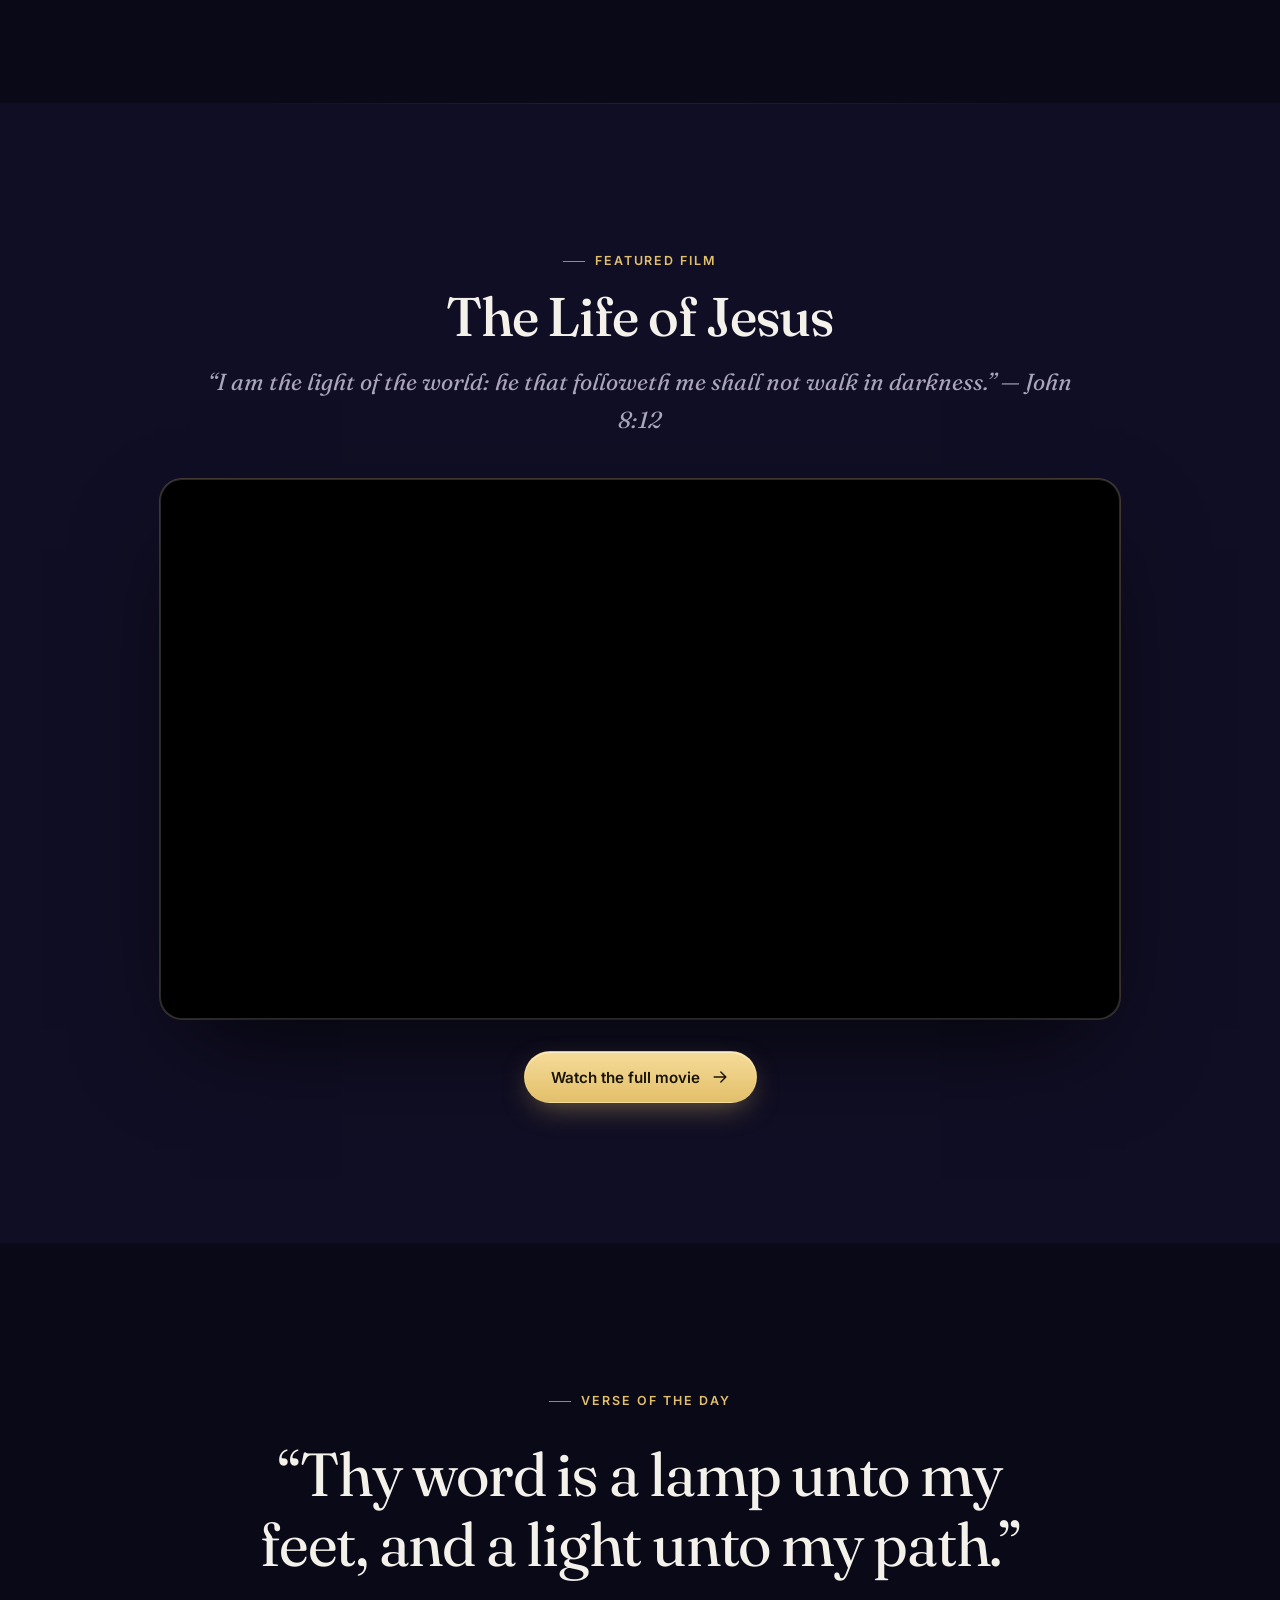
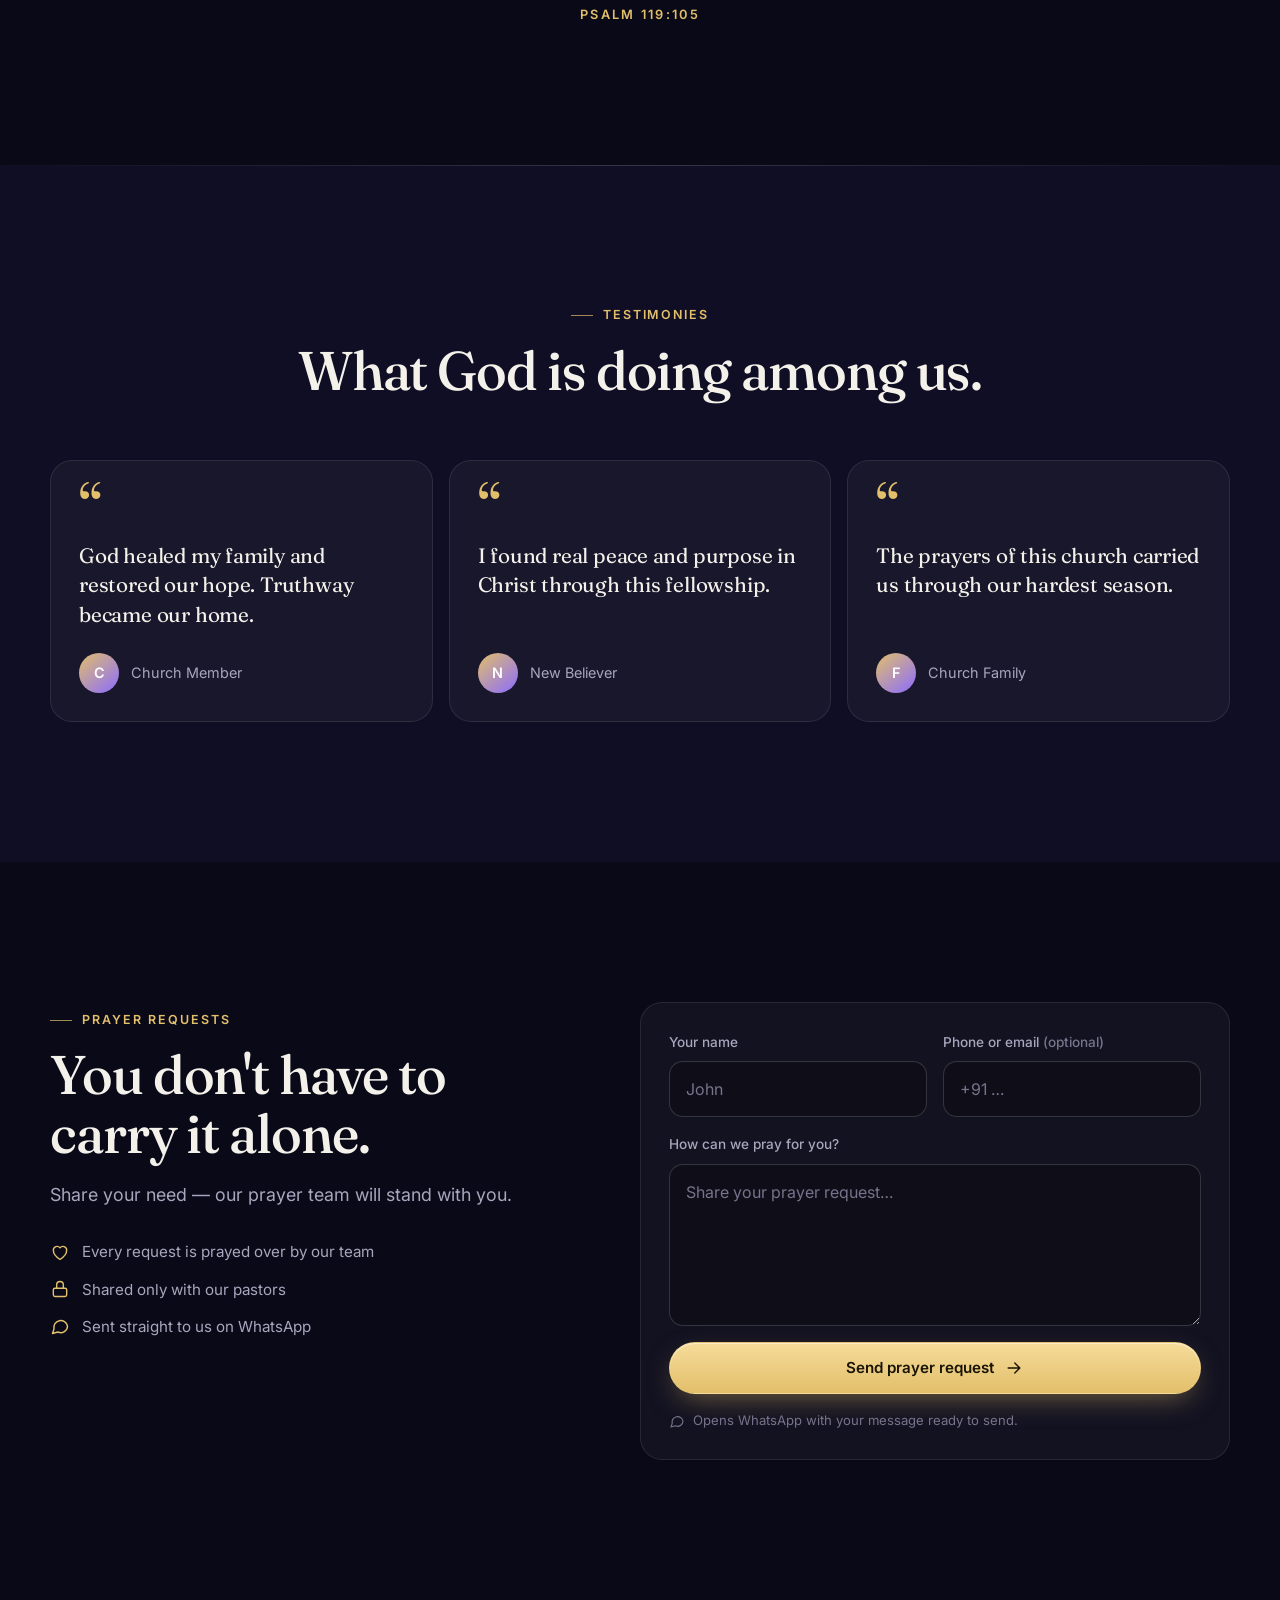
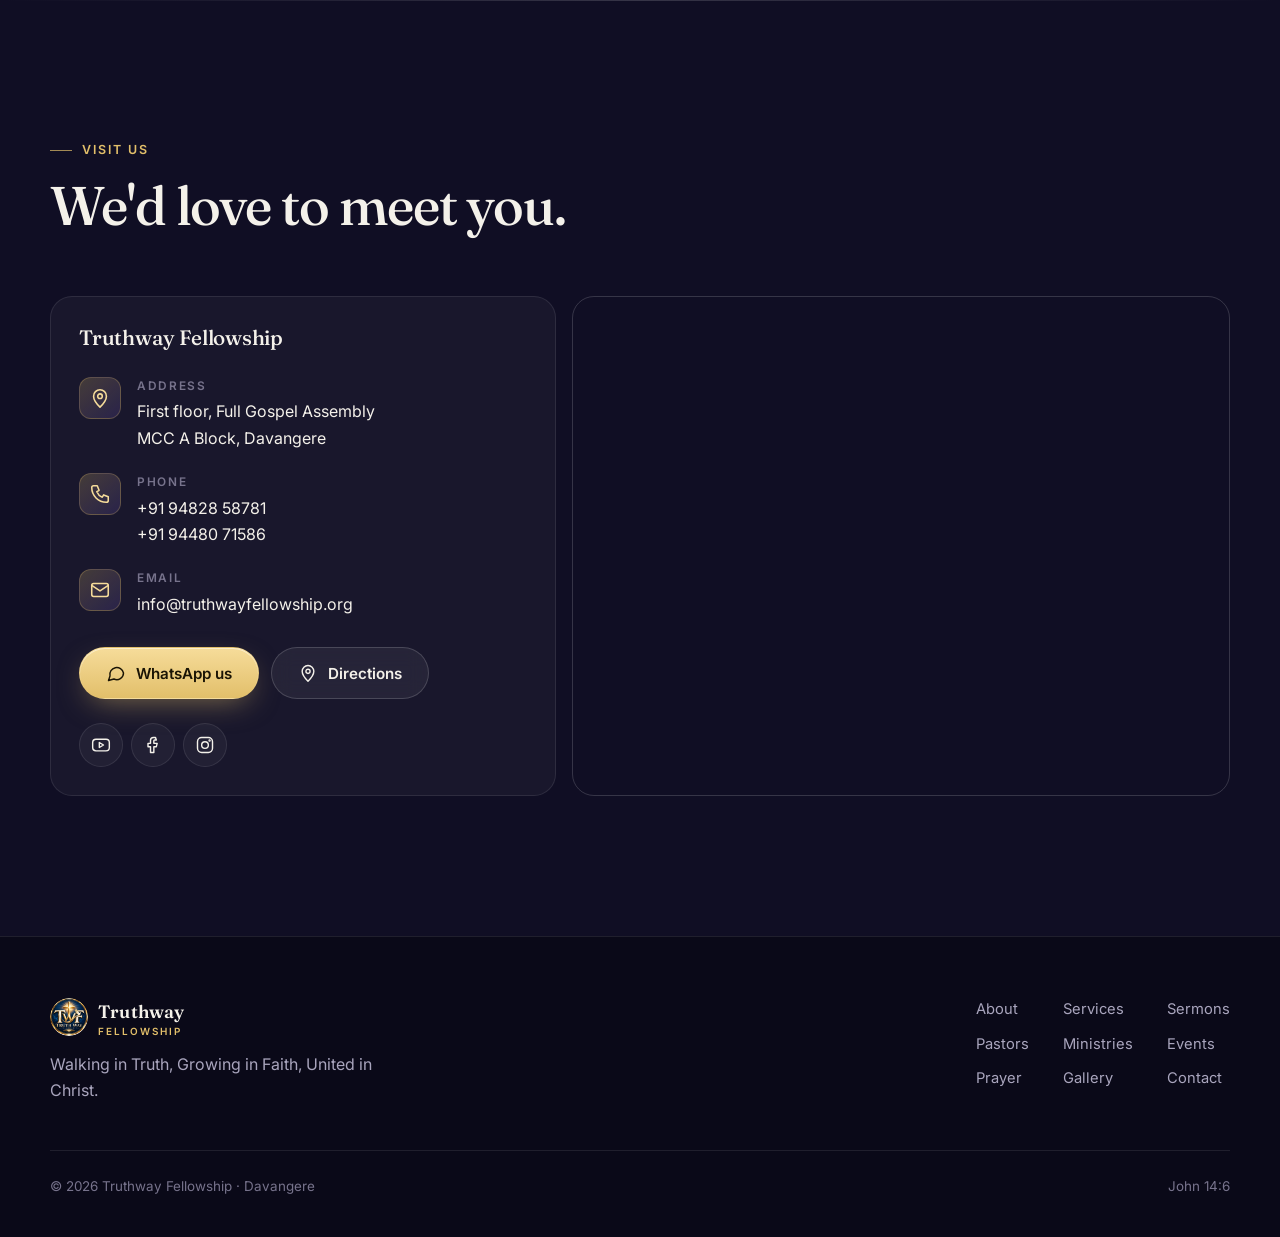
==== commit 801032ec: "fix prayer pdf link" ====
--- a/index.html
+++ b/index.html
@@ -227,7 +227,7 @@
   <svg class="icon"><use href="#i-heart"/></svg>
   <span>Prayer</span>
   <div class="prayer-pdfs">
-    <a href="pdfs/Praying%20for%20our%20nation%20on%20independence%20day.pdf" target="_blank">📄 Praying for Our Nation</a>
+    <a href="Praying%20for%20our%20nation%20on%20independence%20day.pdf" target="_blank">📄 Praying for Our Nation</a>
   </div>
 </div>
       <div class="tile"><svg class="icon"><use href="#i-music"/></svg><span>Choir</span></div>
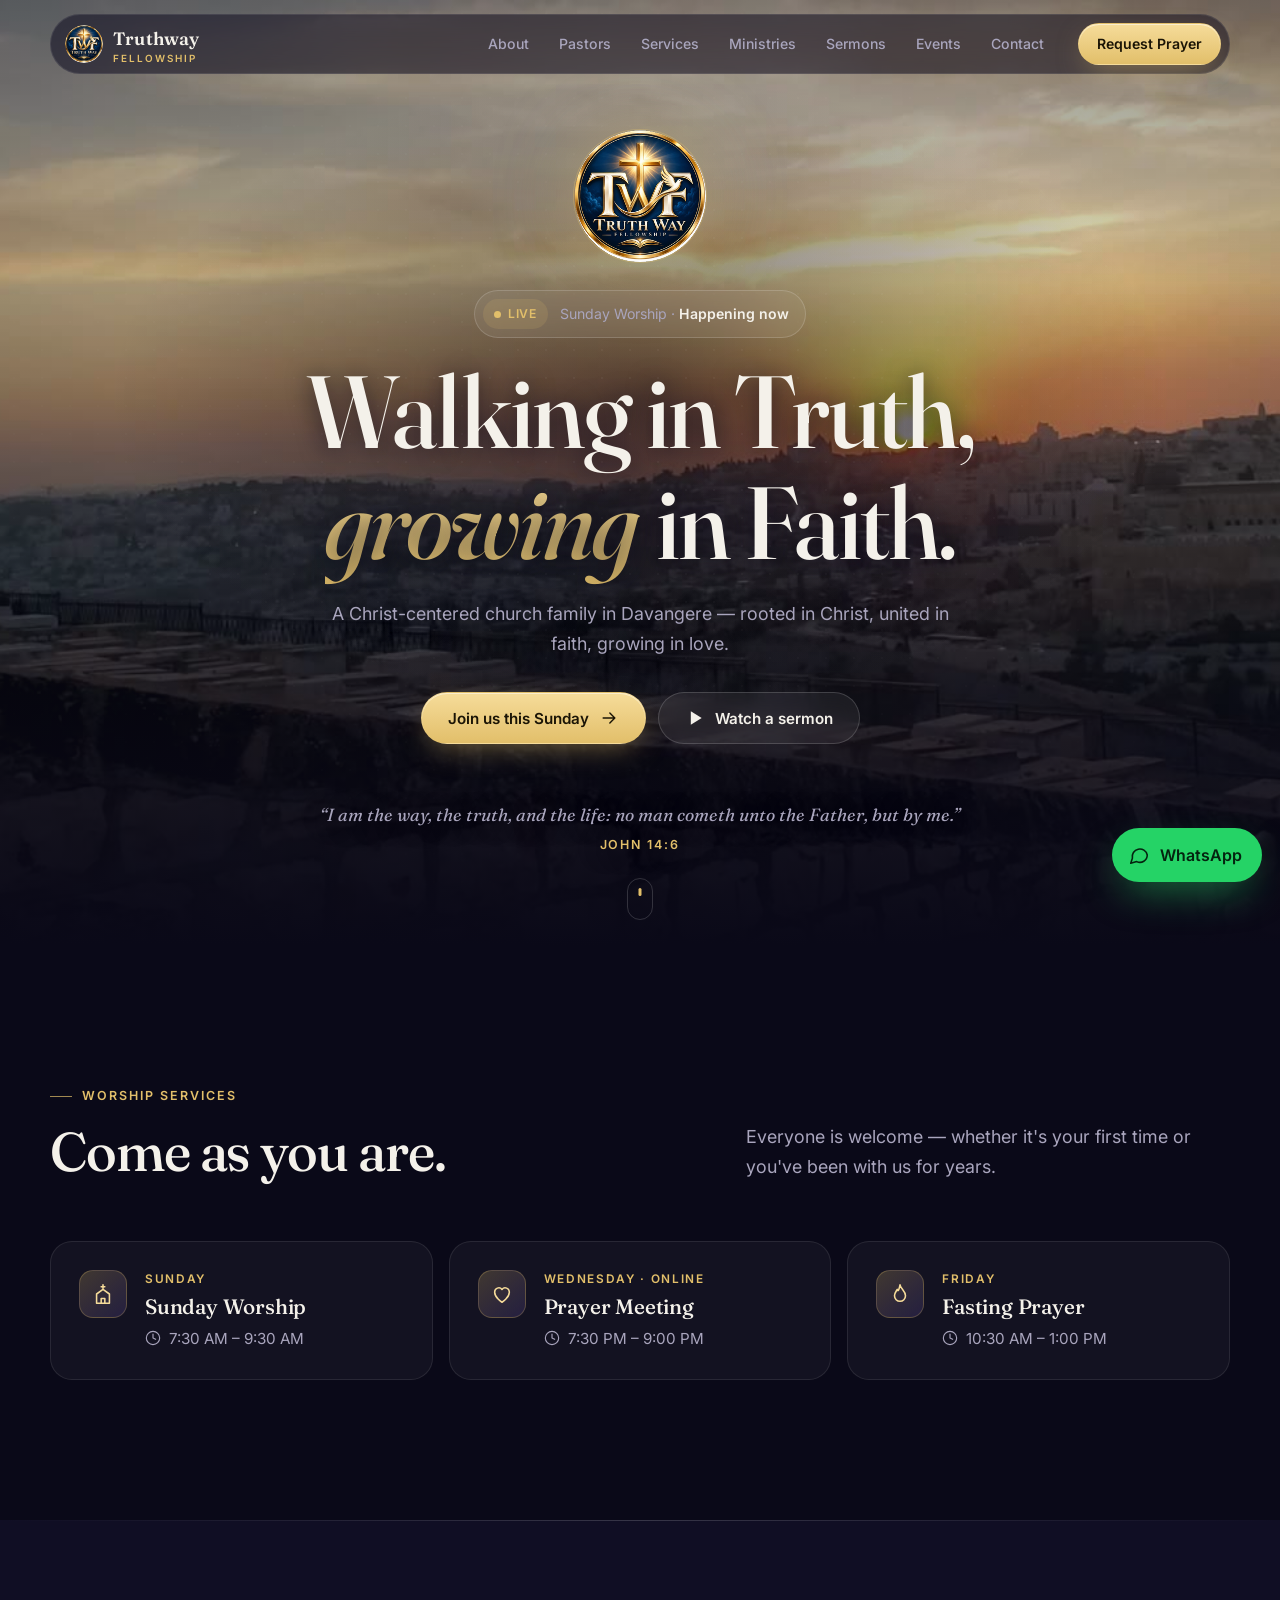
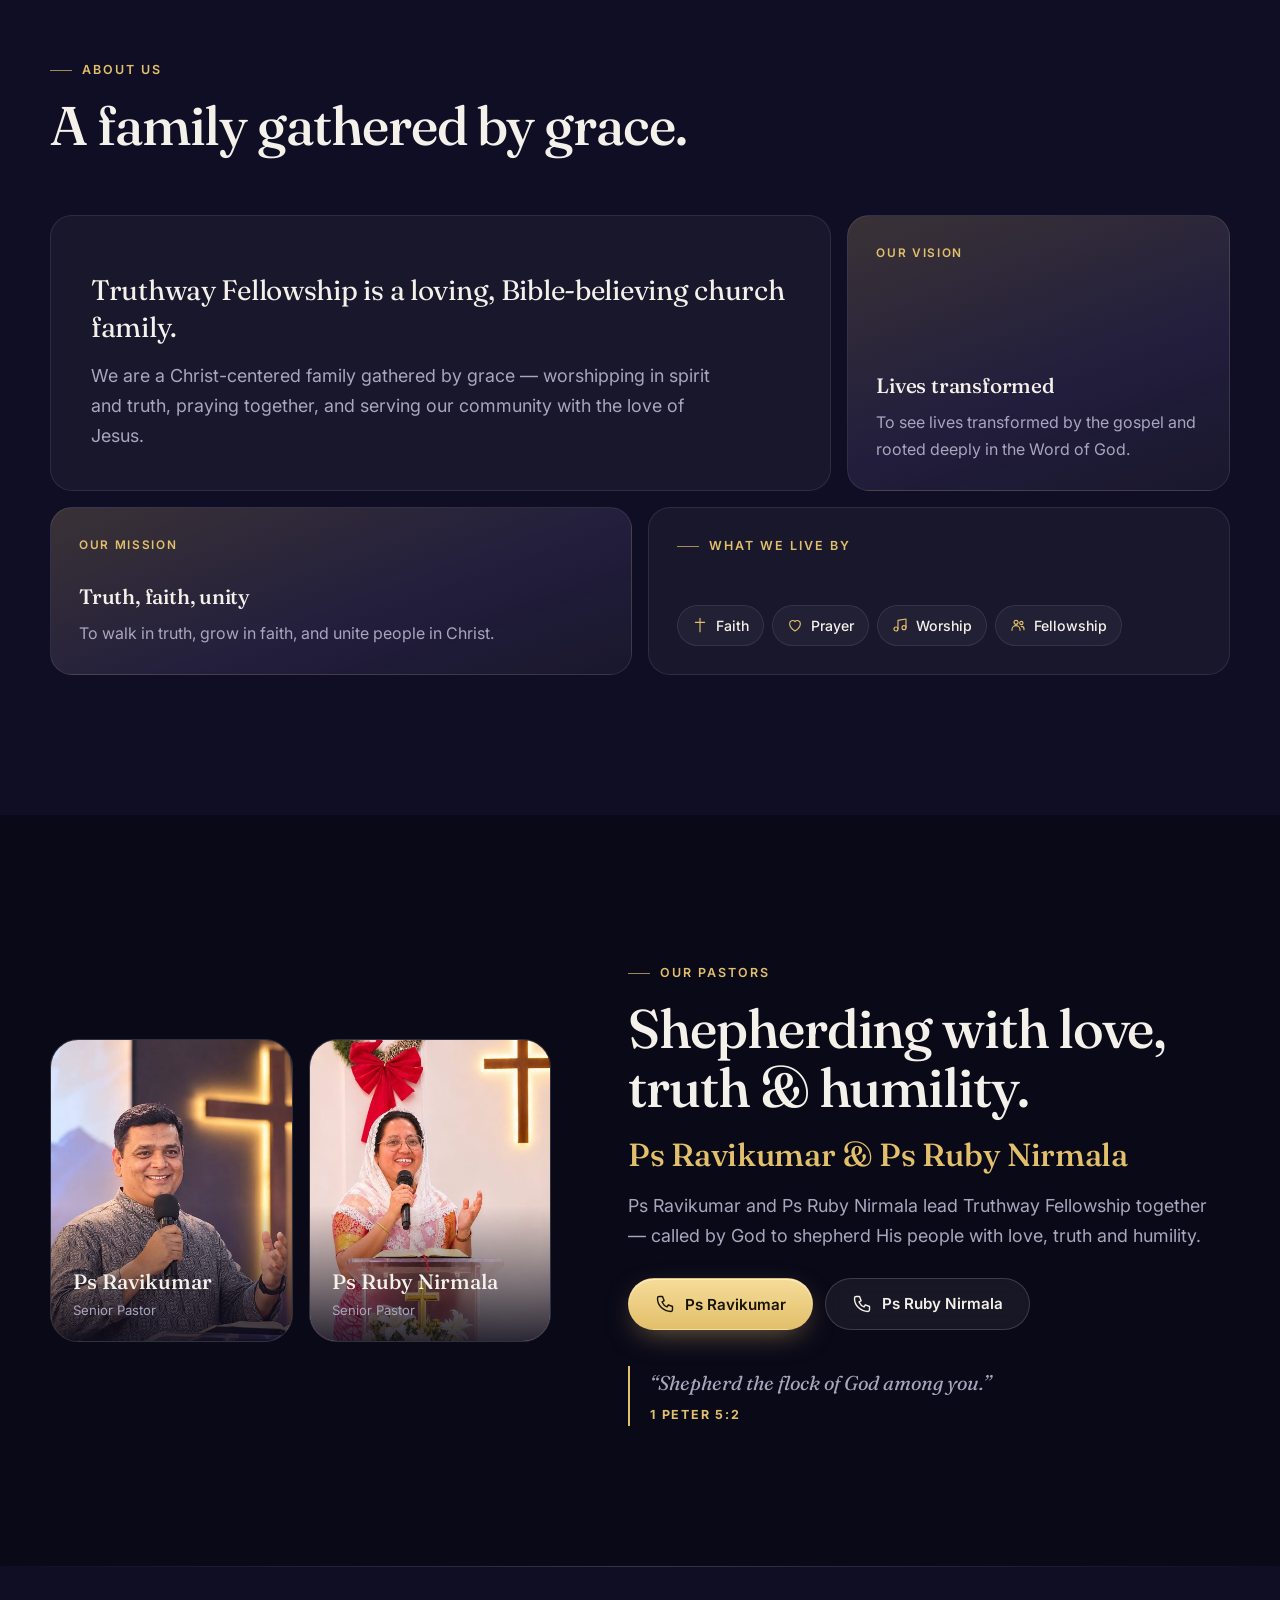
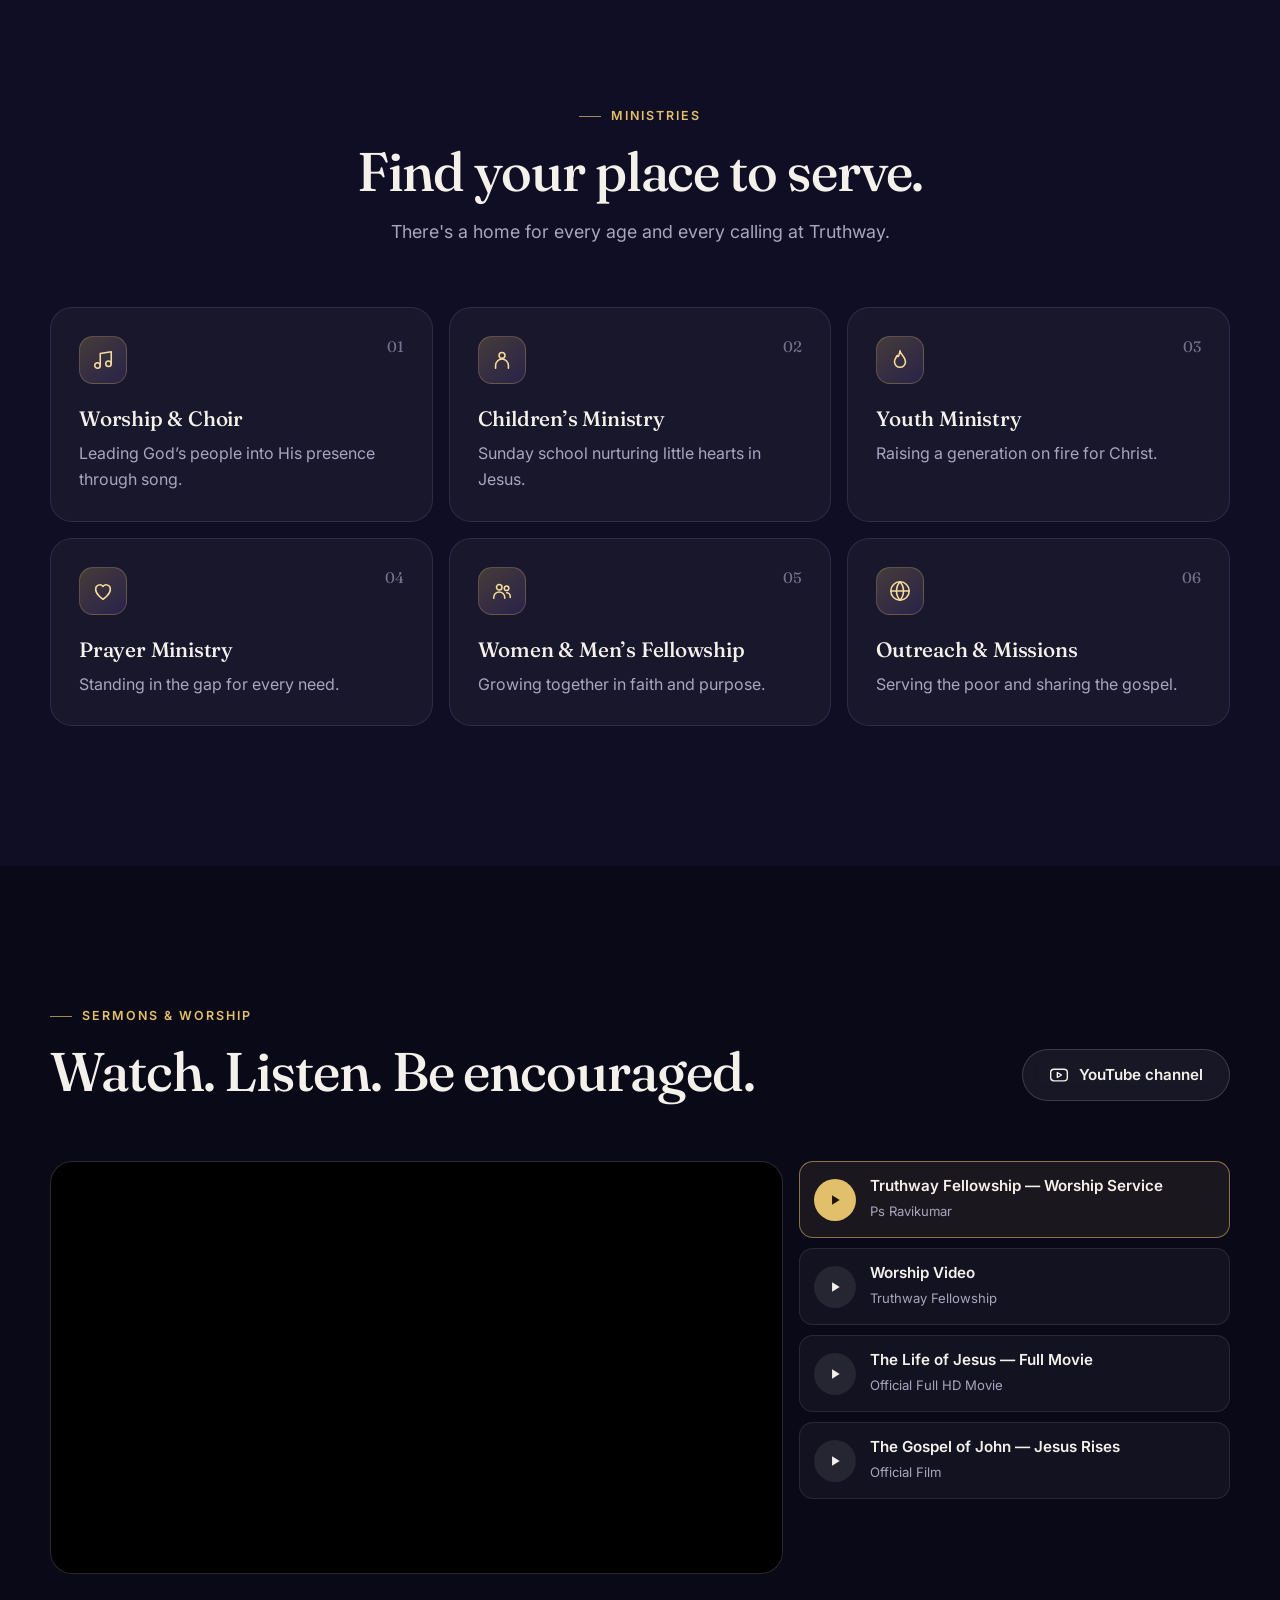
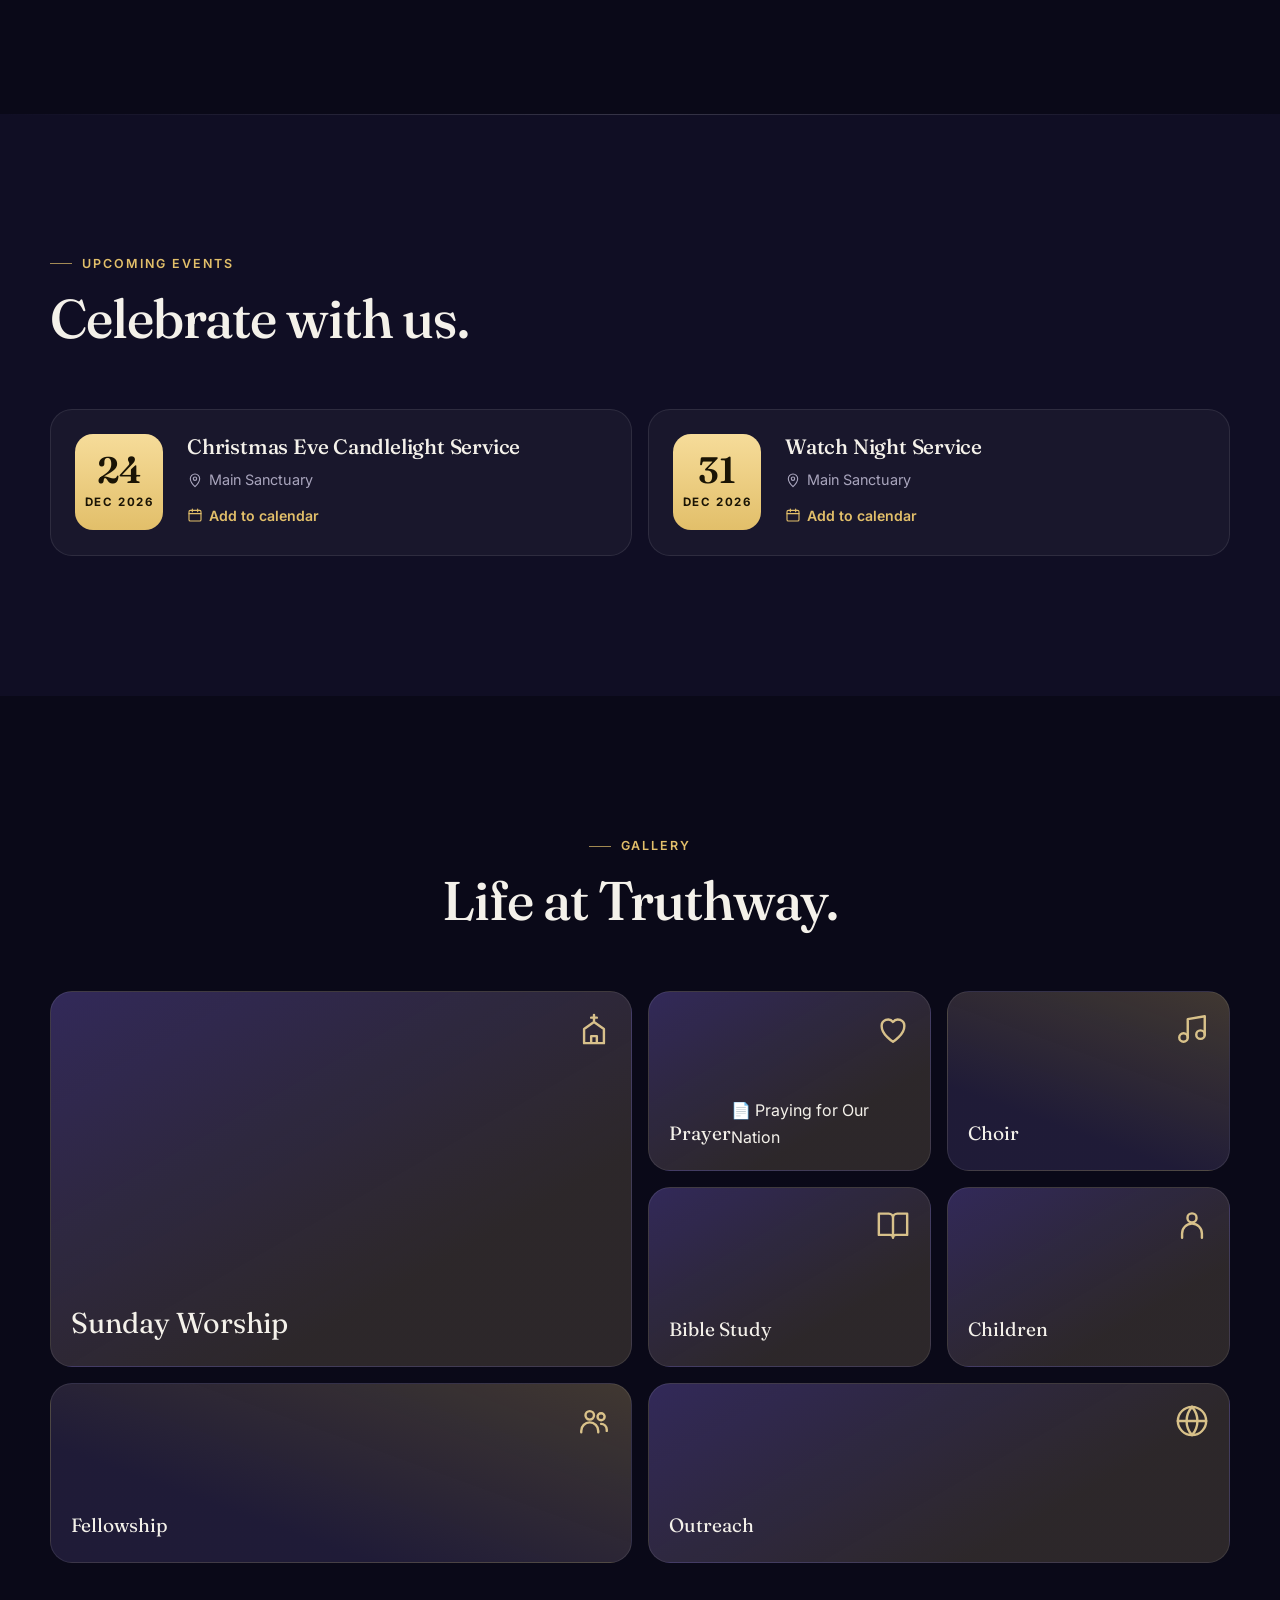
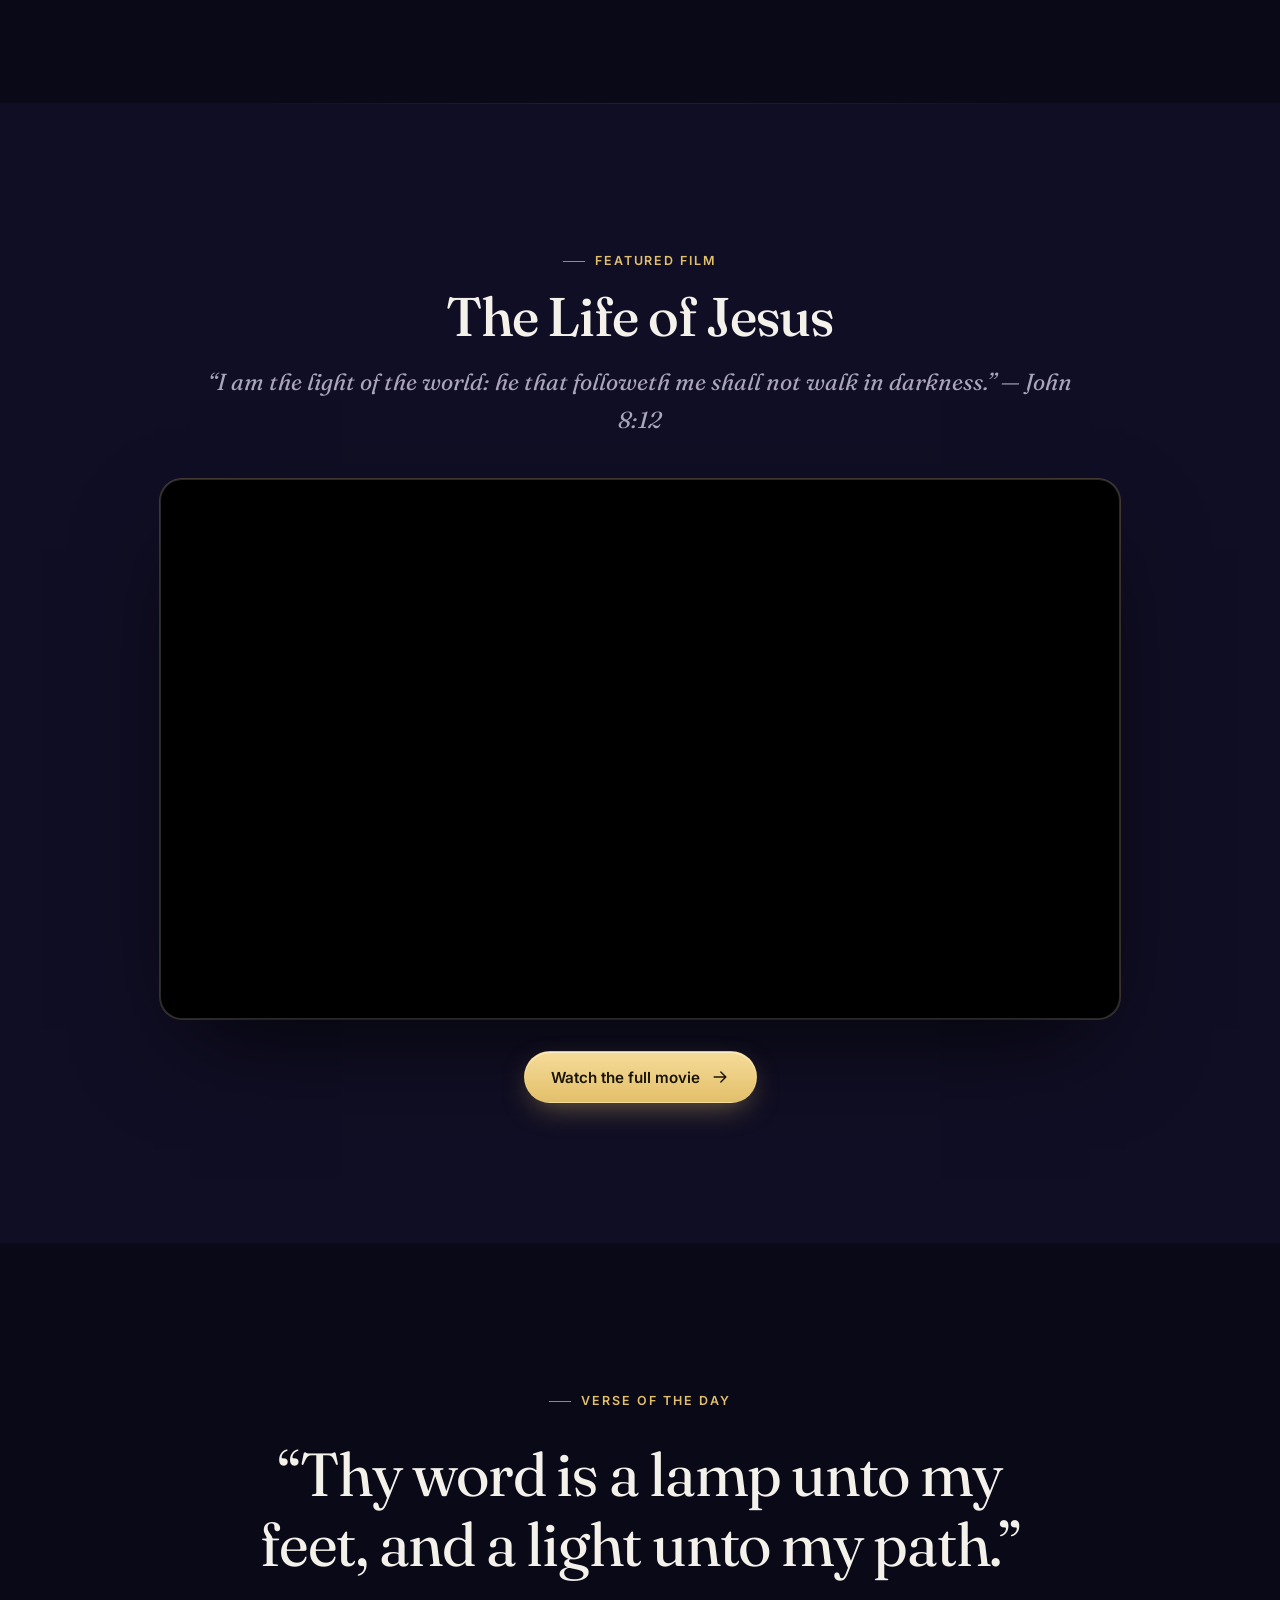
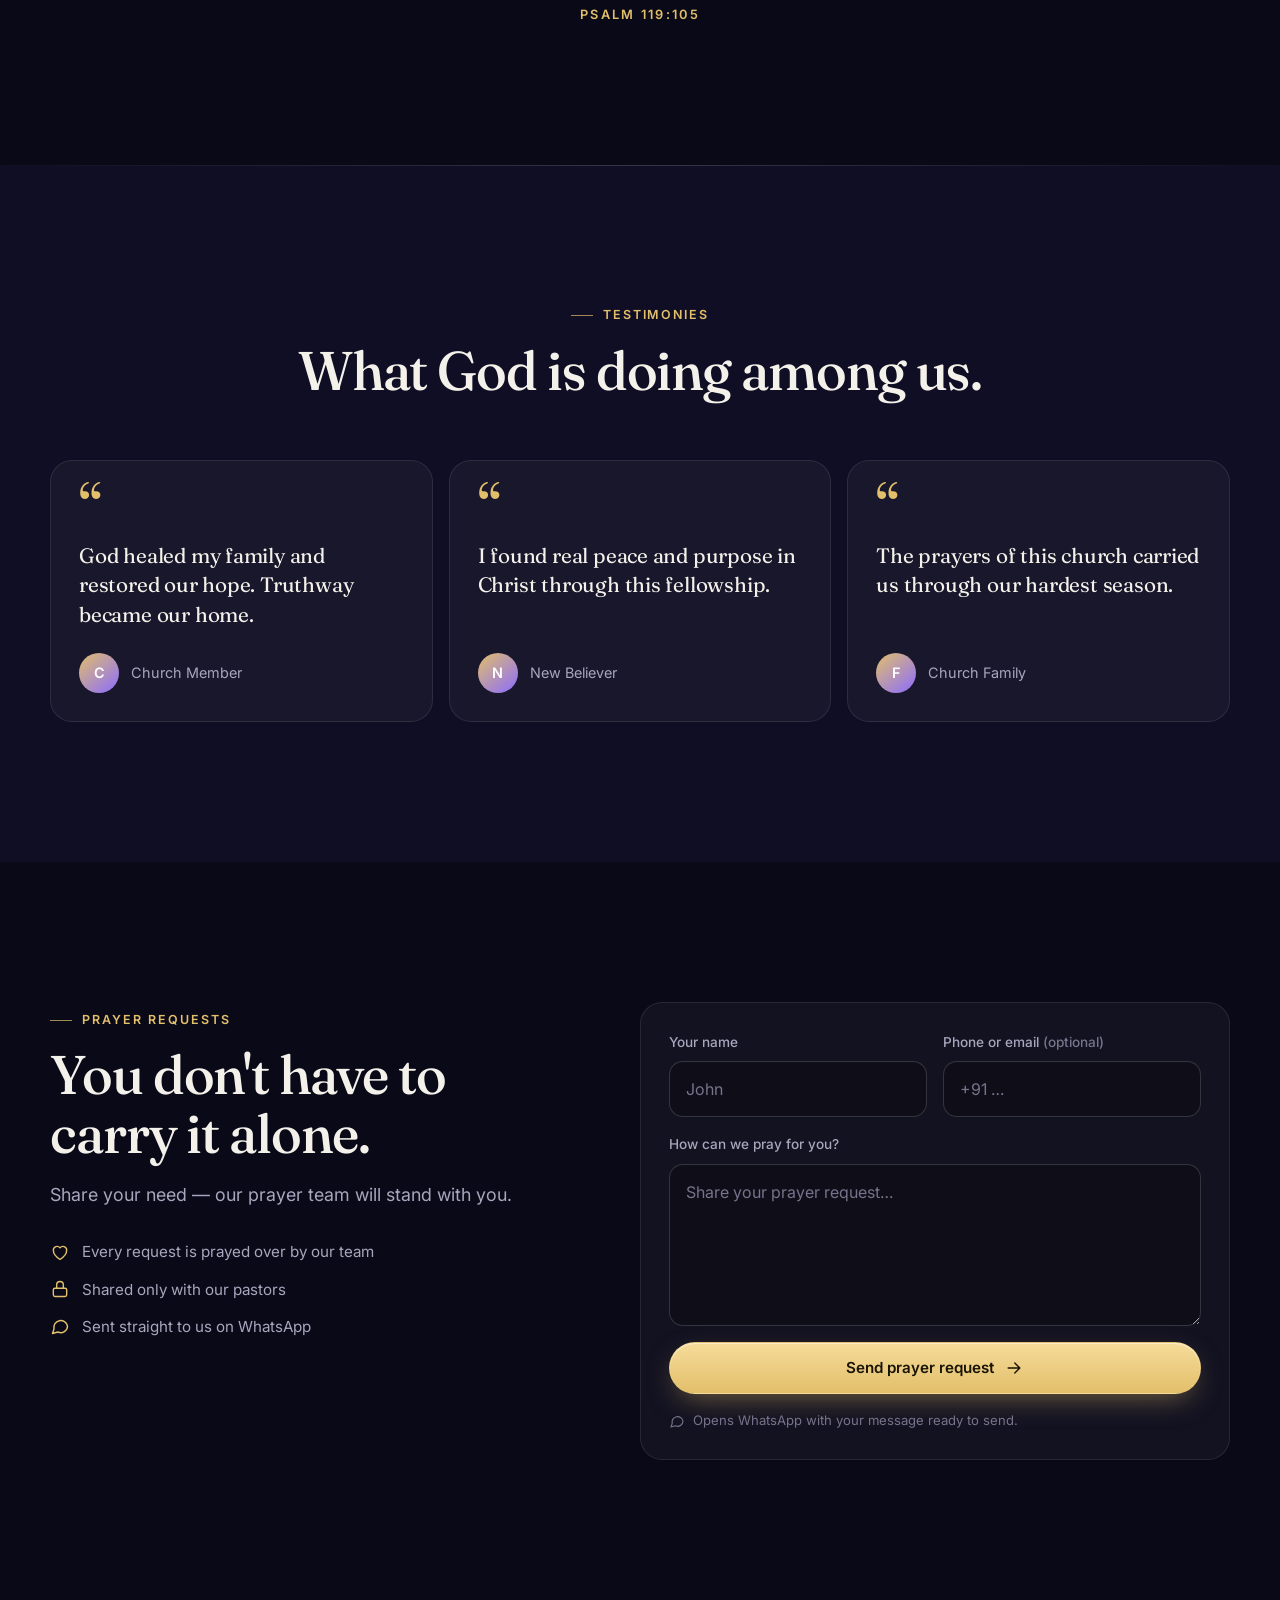
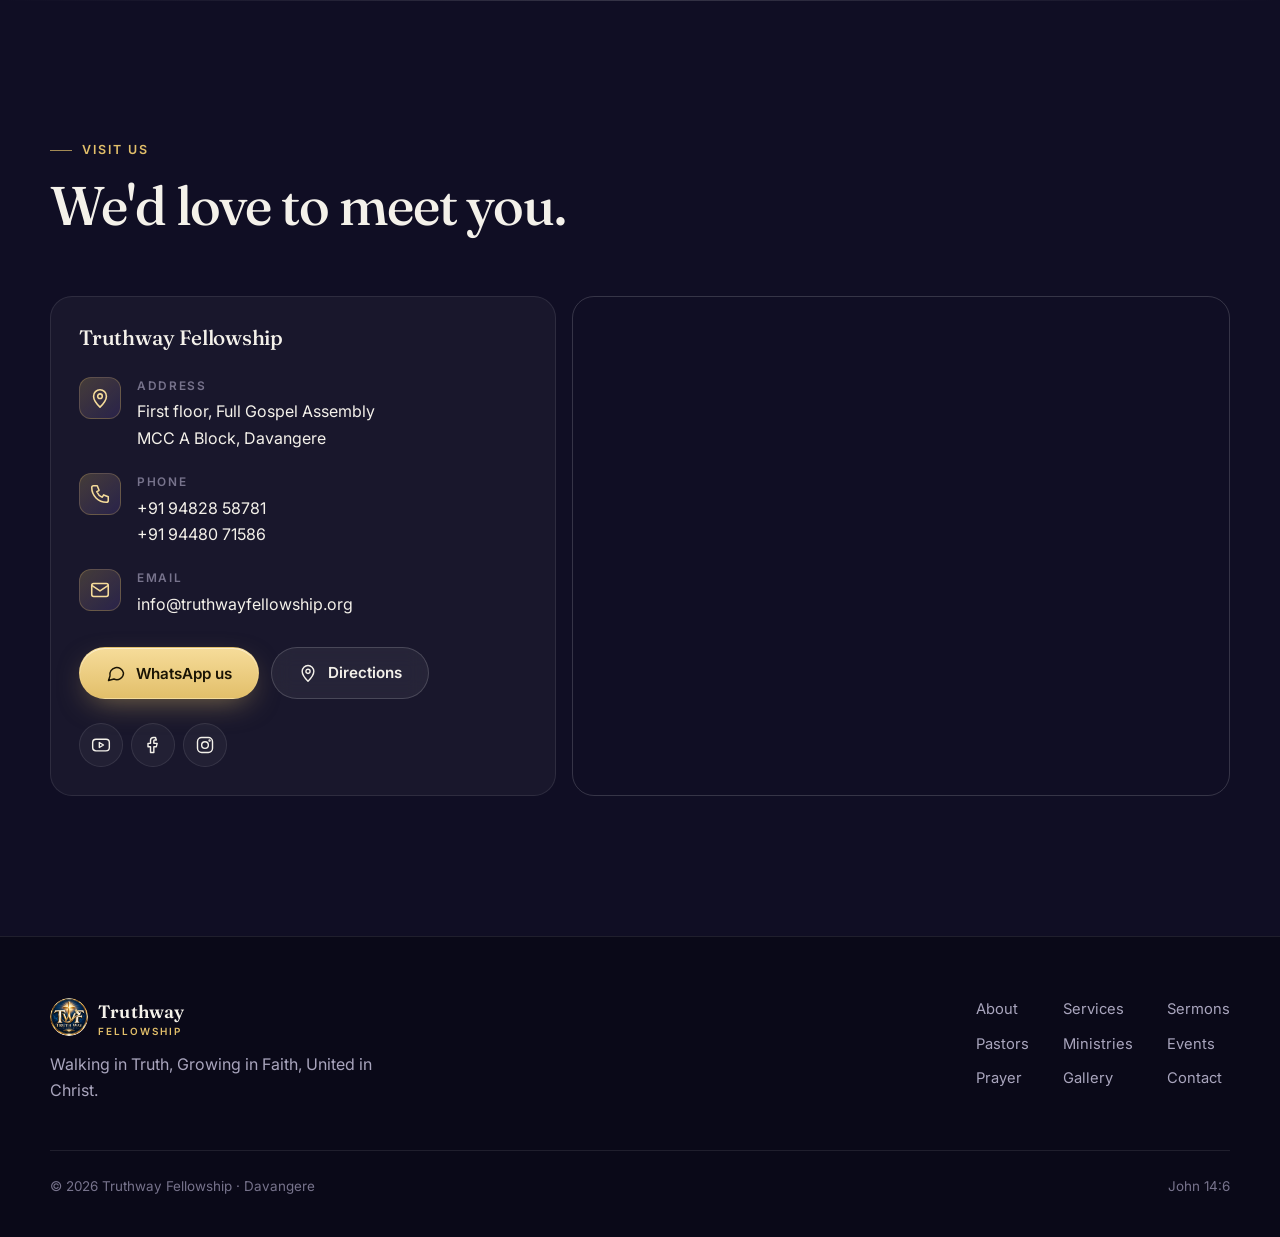
==== commit a173b742: "Convert Bible Study tile to a link" ====
--- a/index.html
+++ b/index.html
@@ -231,7 +231,10 @@
   </div>
 </div>
       <div class="tile"><svg class="icon"><use href="#i-music"/></svg><span>Choir</span></div>
-      <div class="tile"><svg class="icon"><use href="#i-book"/></svg><span>Bible Study</span></div>
+     <a href="bible-study.html" class="tile">
+  <svg class="icon"><use href="#i-book"/></svg>
+  <span>Bible Study</span>
+</a>
       <div class="tile"><svg class="icon"><use href="#i-child"/></svg><span>Children</span></div>
       <div class="tile wide"><svg class="icon"><use href="#i-people"/></svg><span>Fellowship</span></div>
       <div class="tile wide"><svg class="icon"><use href="#i-globe"/></svg><span>Outreach</span></div>
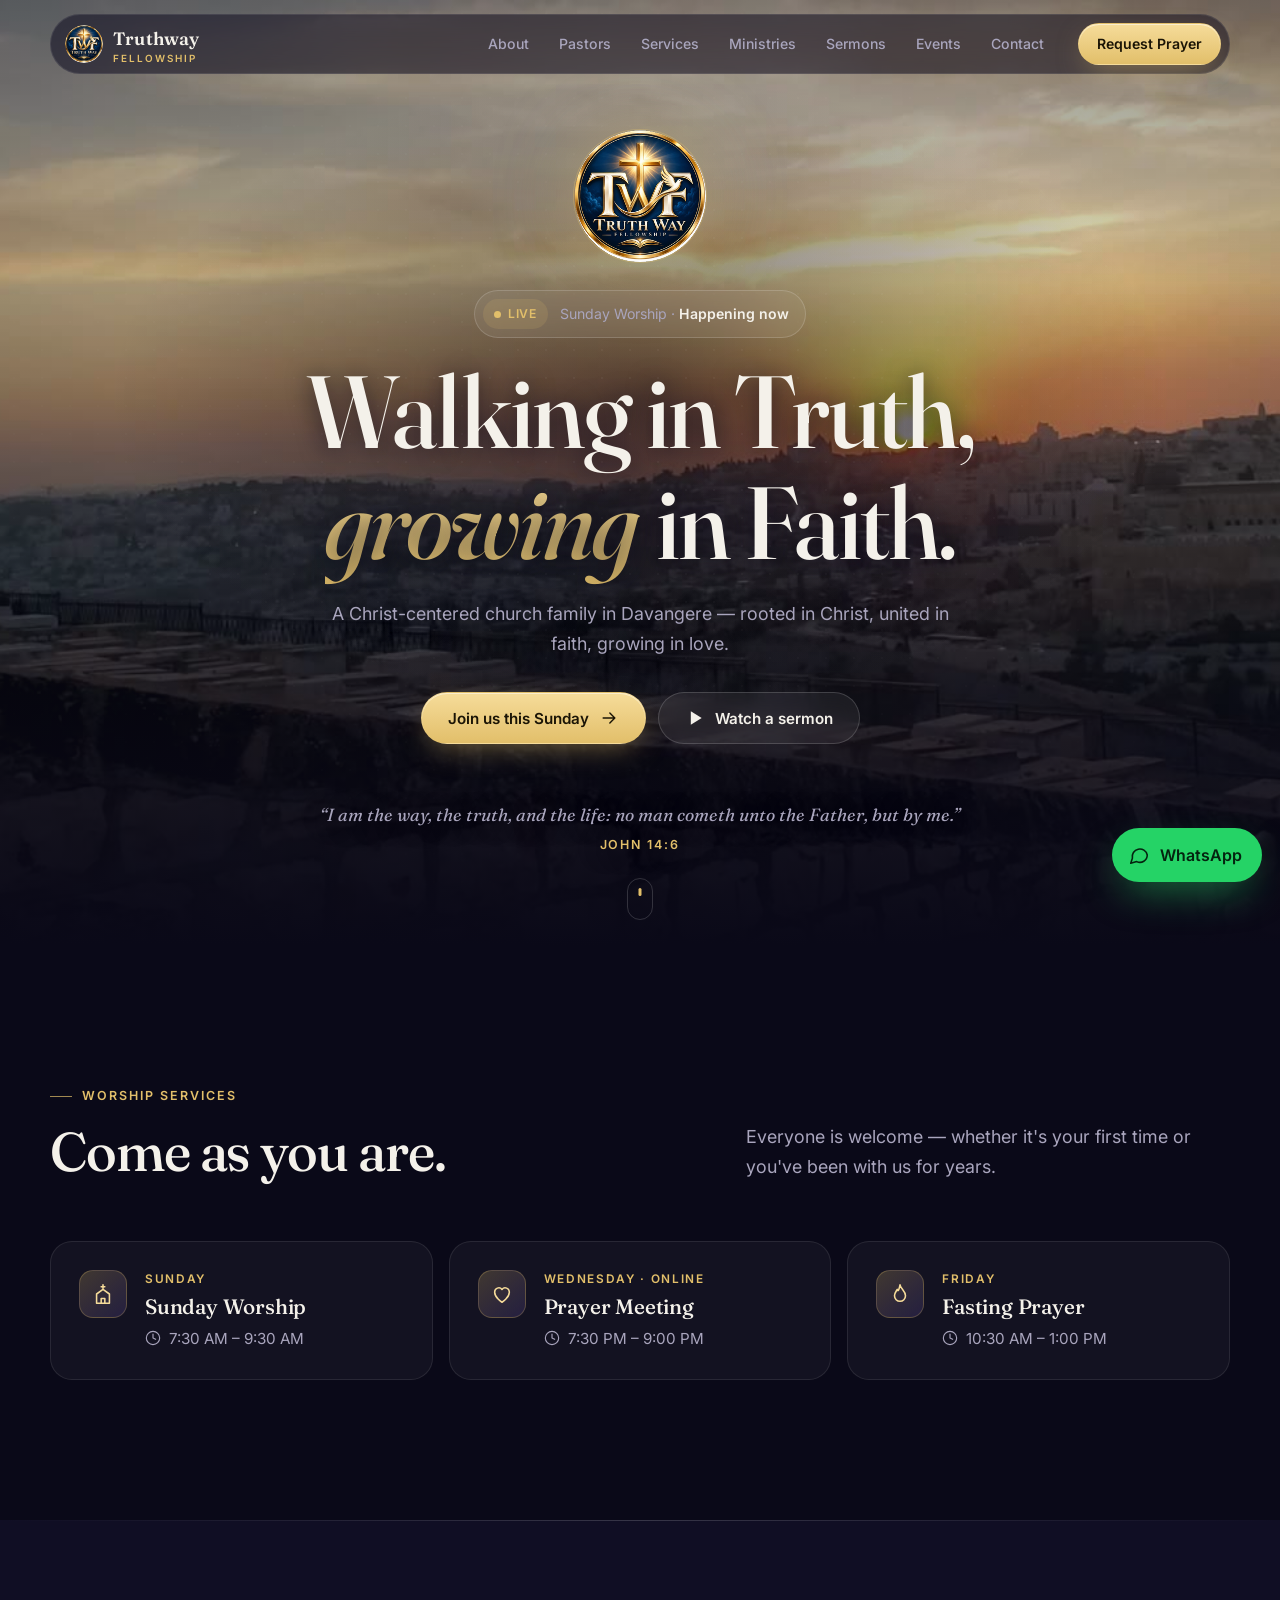
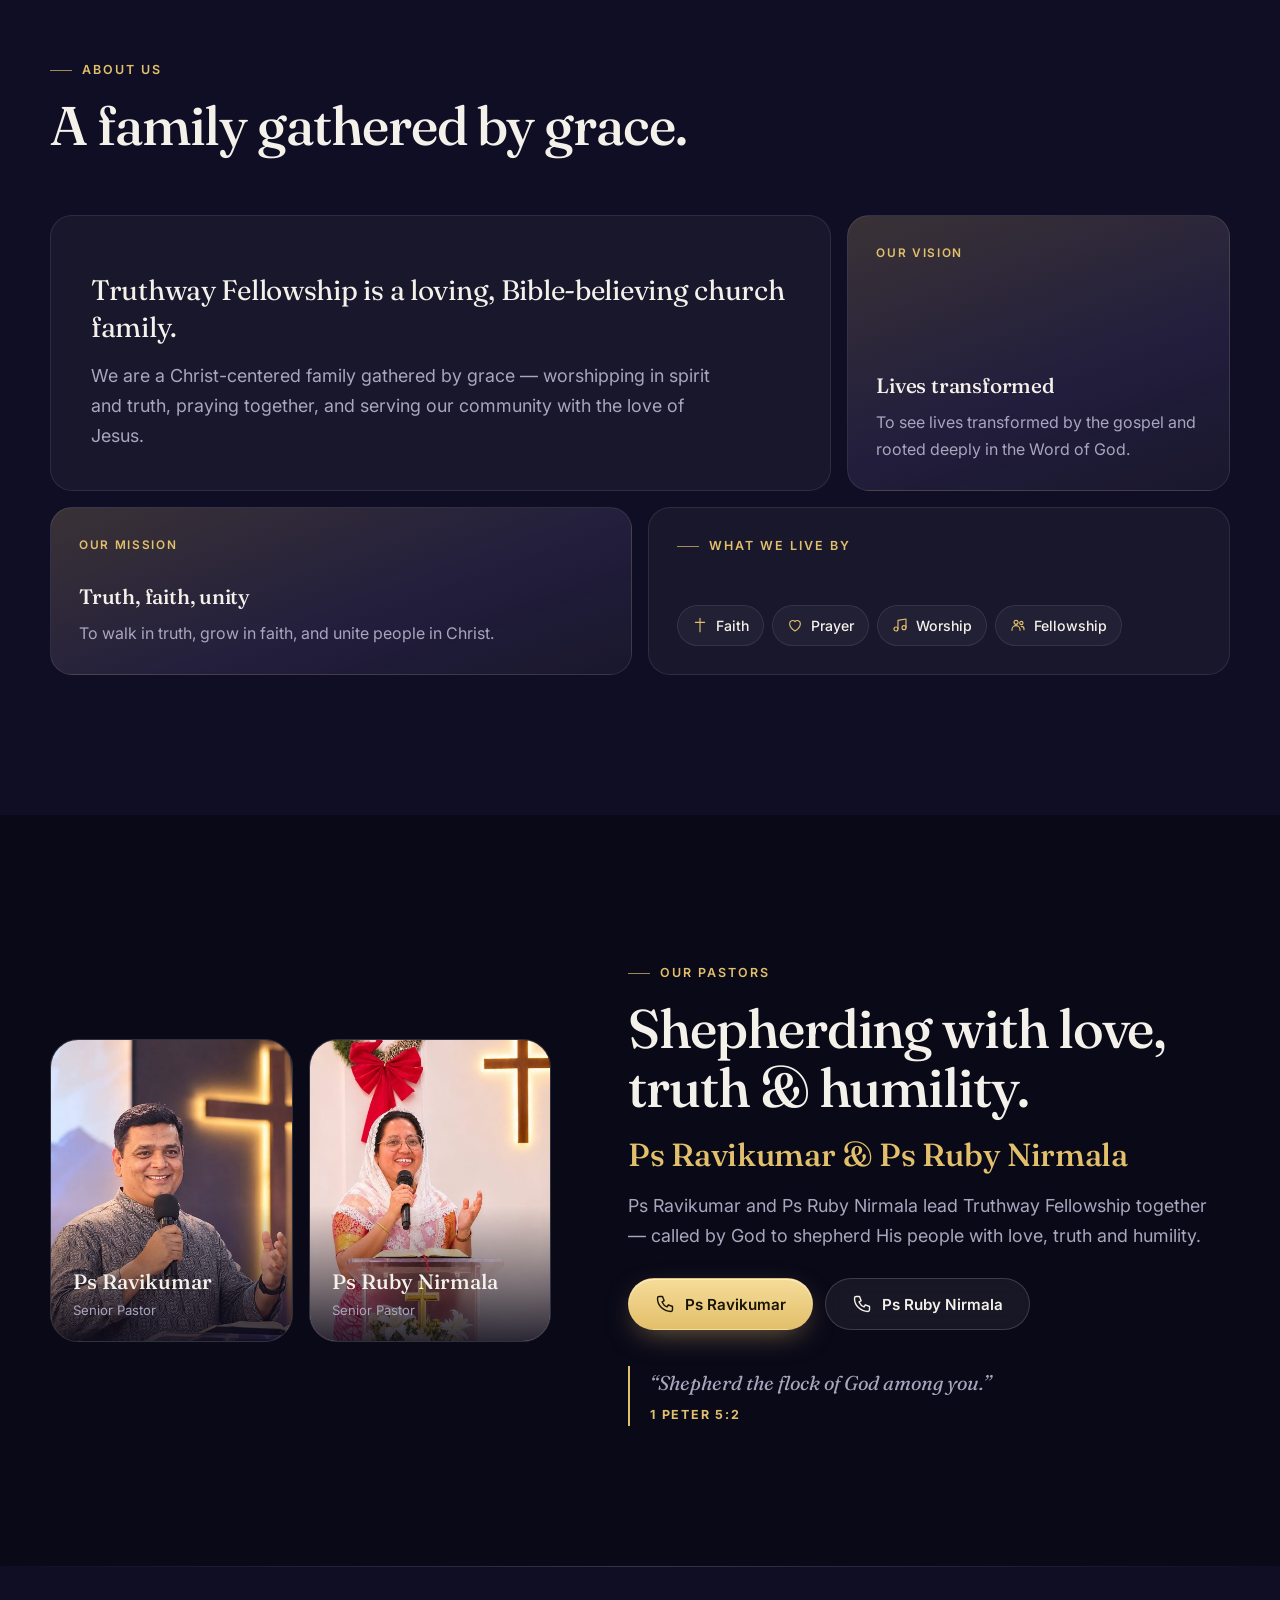
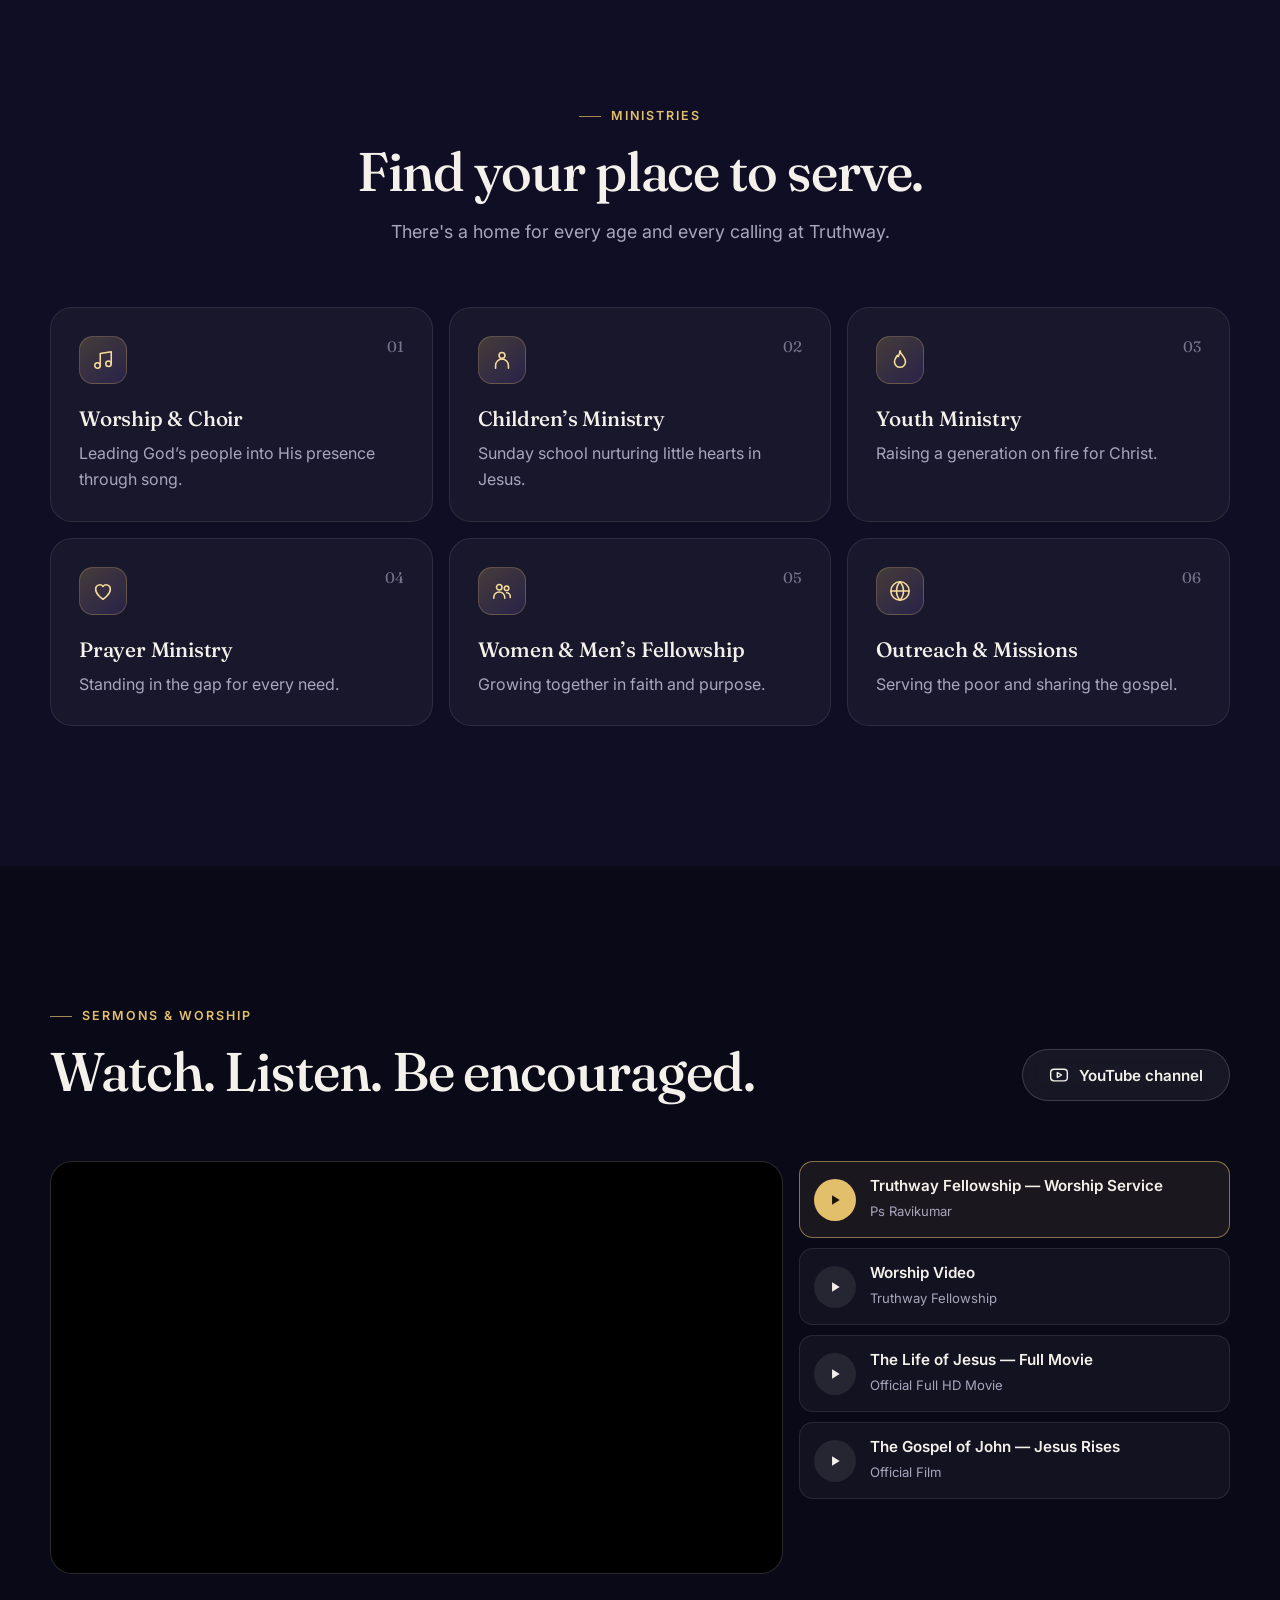
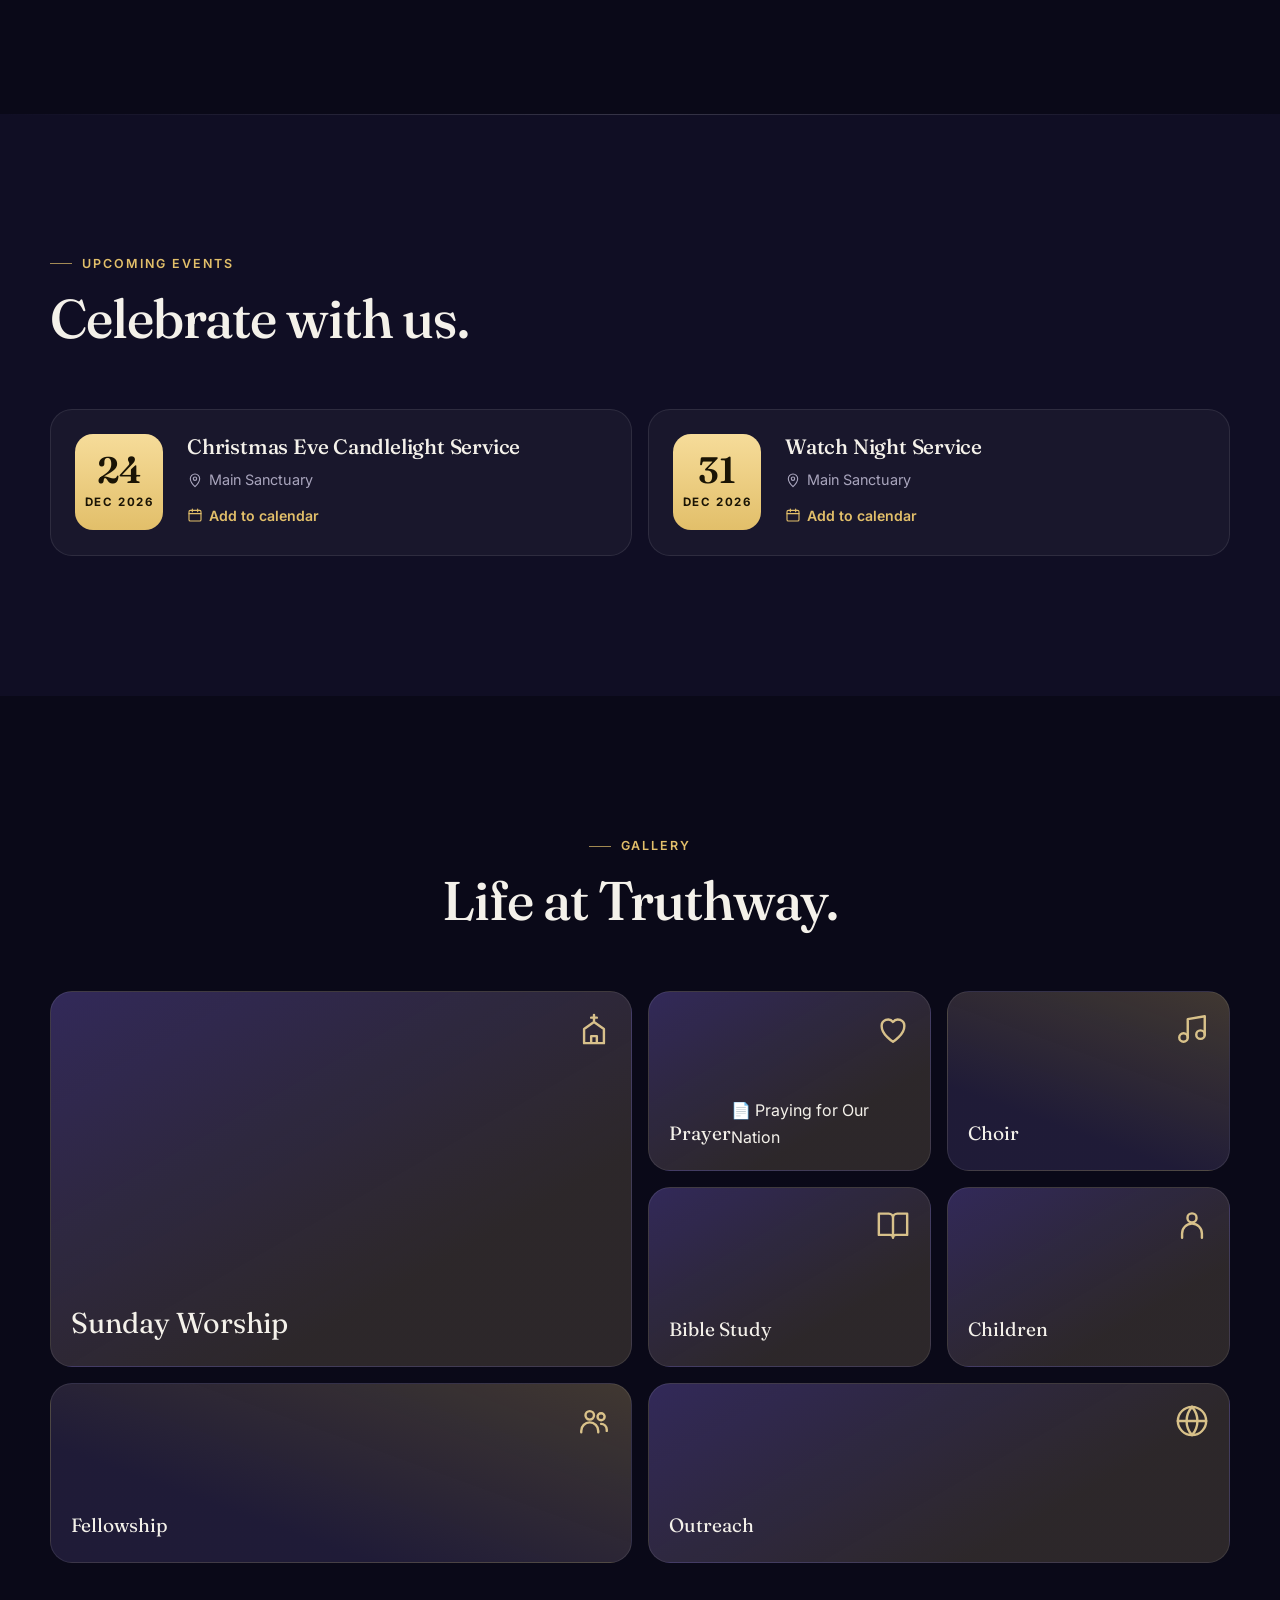
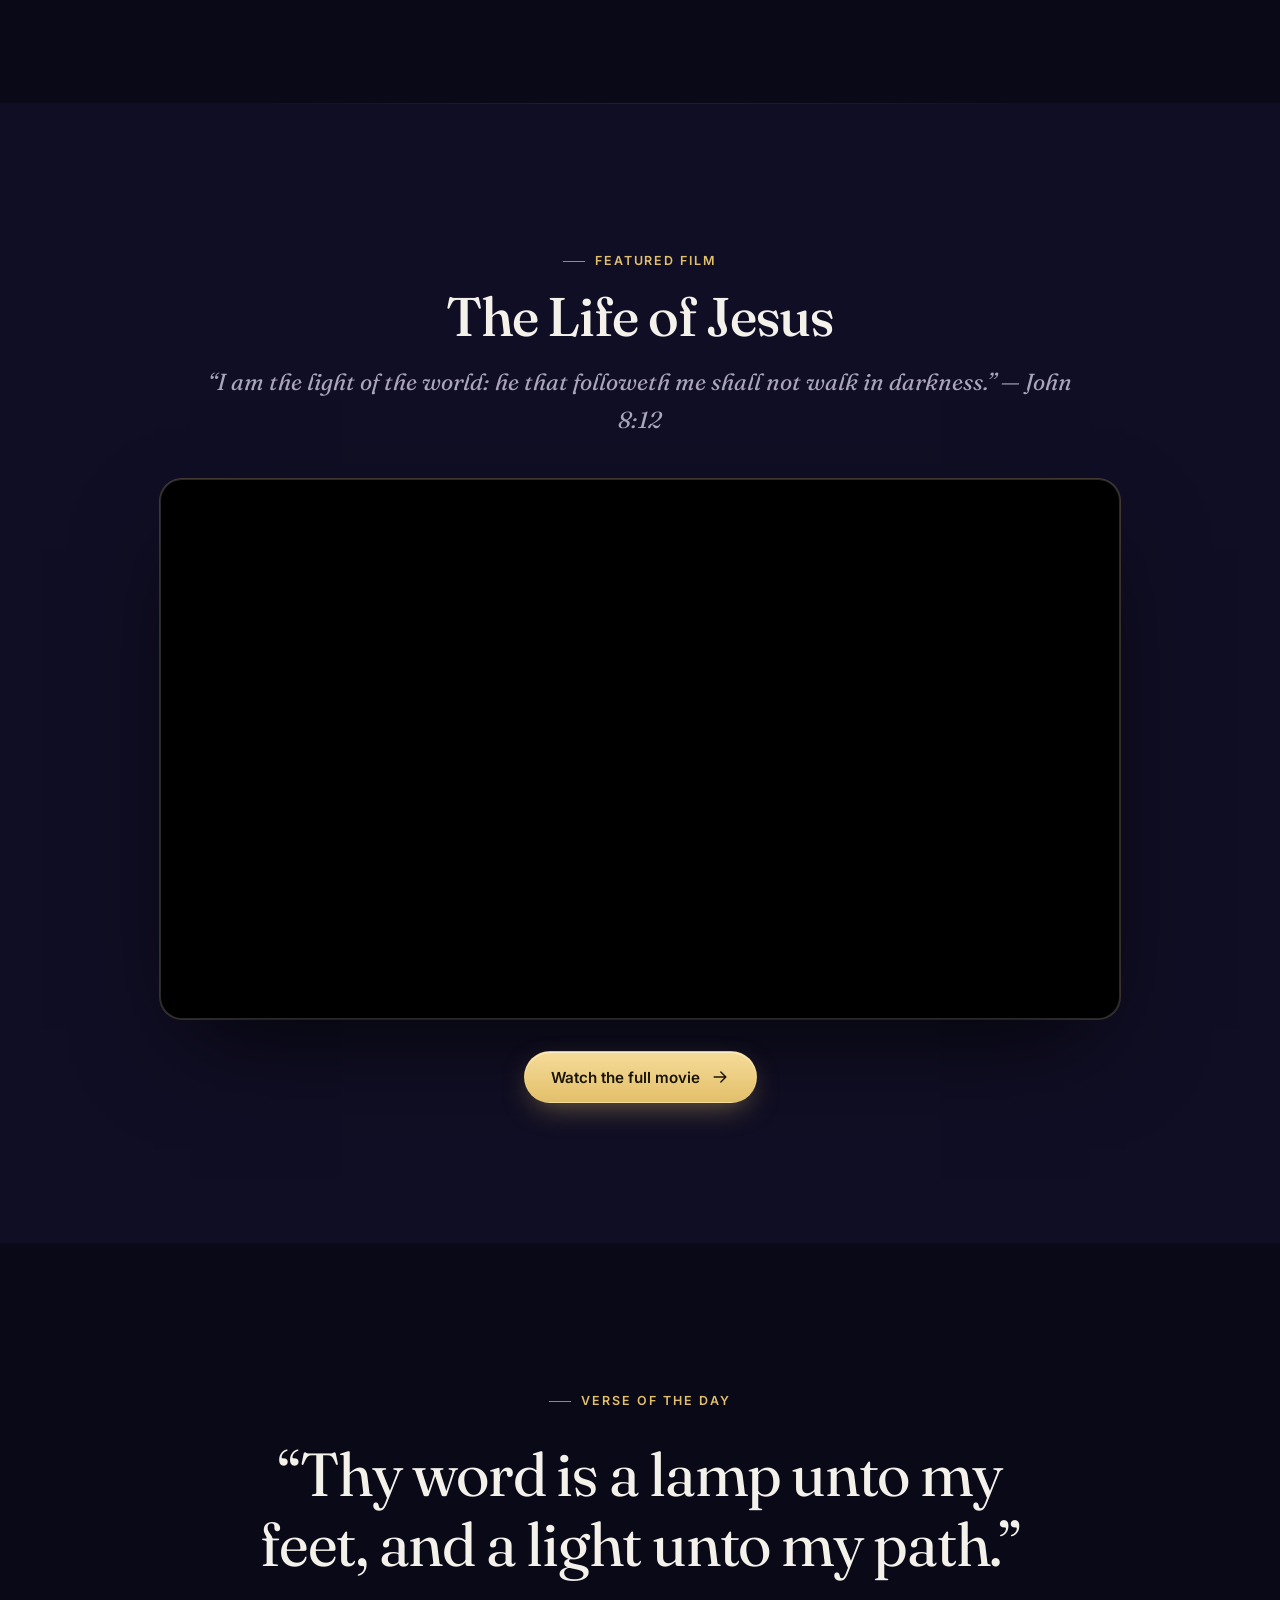
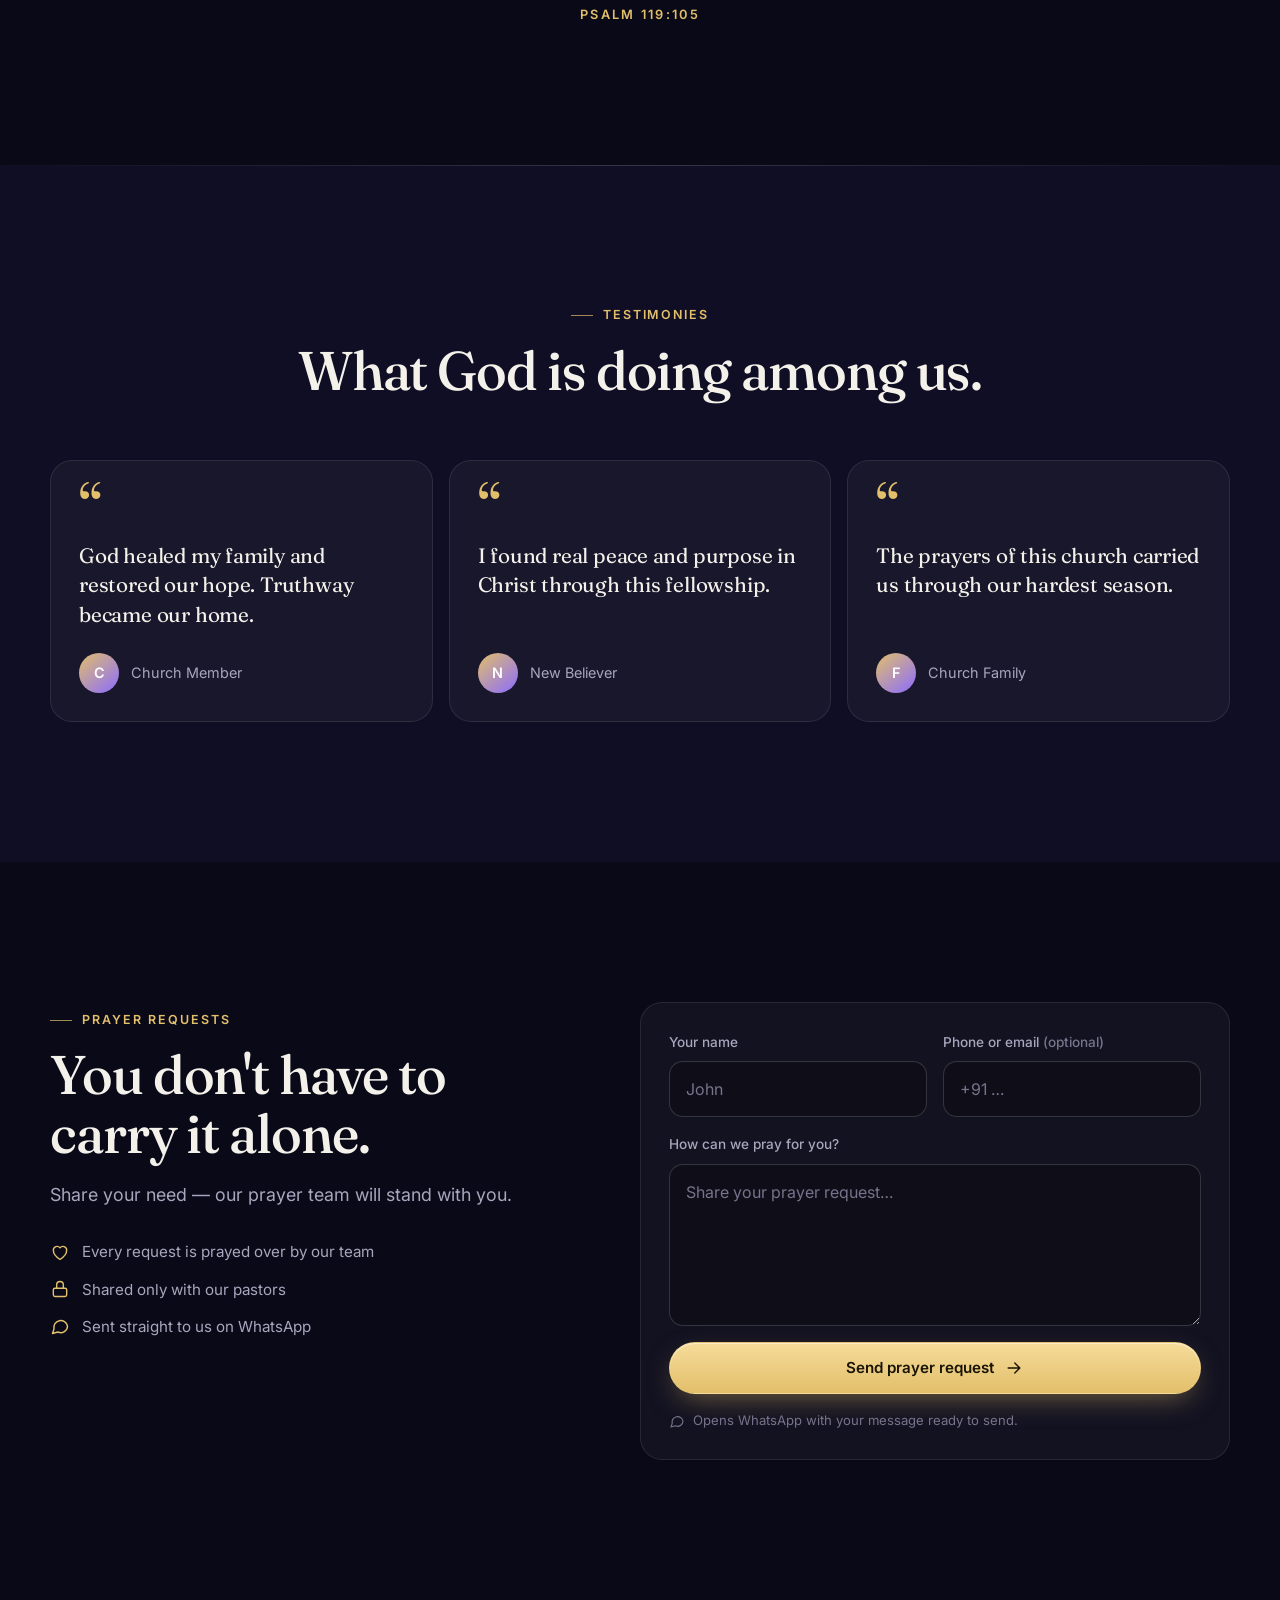
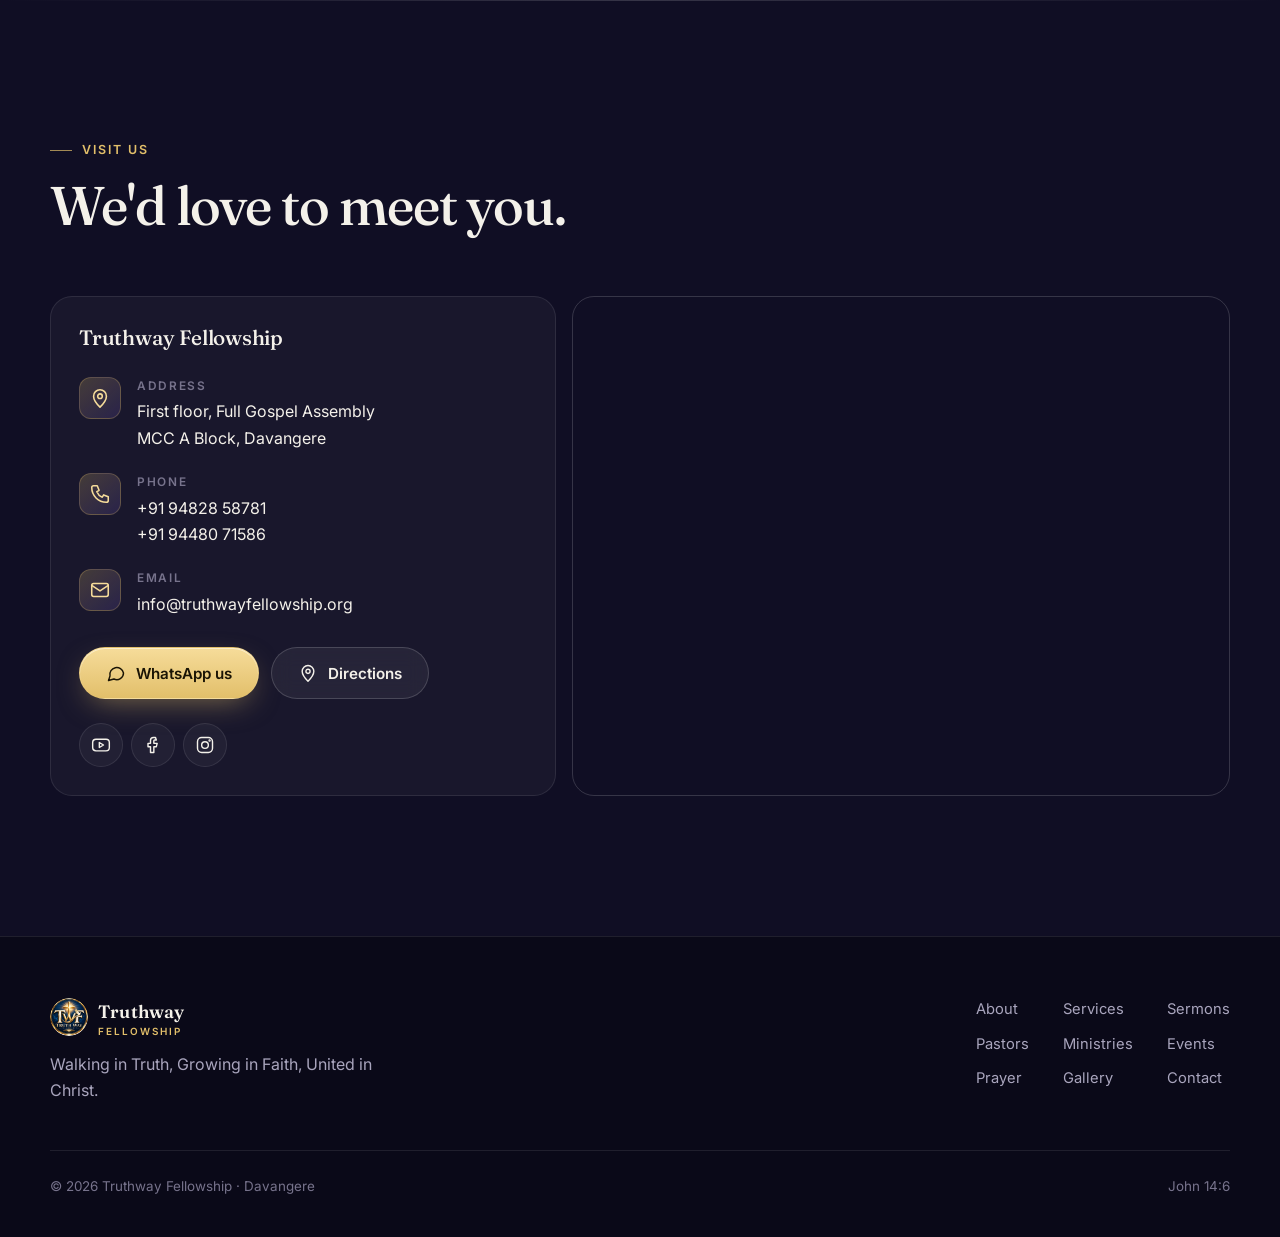
==== commit 0079cc3f: "Add visitor count to footer Co-Authored-By: Claude Opus 5.5 <noreply@anthropic.com>" ====
--- a/index.html
+++ b/index.html
@@ -342,7 +342,7 @@
         <a href="#prayer">Prayer</a><a href="#gallery">Gallery</a><a href="#contact">Contact</a>
       </nav>
     </div>
-    <div class="legal"><span>© 2026 Truthway Fellowship · Davangere</span><span>John 14:6</span></div>
+    <div class="legal"><span>© 2026 Truthway Fellowship · Davangere</span><span class="visits"><img src="https://hits.sh/site-1879a6f19cf7b3d1.example/v.svg?label=Visits&amp;color=7a5c12&amp;labelColor=1a1738&amp;style=flat-square" alt="Total website visits" height="20" referrerpolicy="no-referrer" onerror="this.parentNode.style.display='none'"></span><span>John 14:6</span></div>
   </div>
 </footer>
 
--- a/assets/site.css
+++ b/assets/site.css
@@ -258,6 +258,9 @@
 .foot nav a:hover{color:var(--text)}
 .legal{margin-top:46px;padding-top:24px;border-top:1px solid var(--line);display:flex;justify-content:space-between;gap:12px;flex-wrap:wrap;font-size:.84rem;color:var(--dim)}
 
+.visits{display:inline-flex;align-items:center}
+.visits img{height:20px;width:auto;border-radius:4px}
+
 /* ---------- WhatsApp FAB ---------- */
 .fab{position:fixed;right:18px;bottom:18px;z-index:40;display:inline-flex;align-items:center;gap:10px;height:54px;padding:0 20px 0 16px;border-radius:999px;background:#25d366;color:#04230f;font-weight:600;box-shadow:0 16px 40px -12px rgba(37,211,102,.6);transition:transform .25s var(--ease)}
 .fab:hover{transform:translateY(-3px)}
